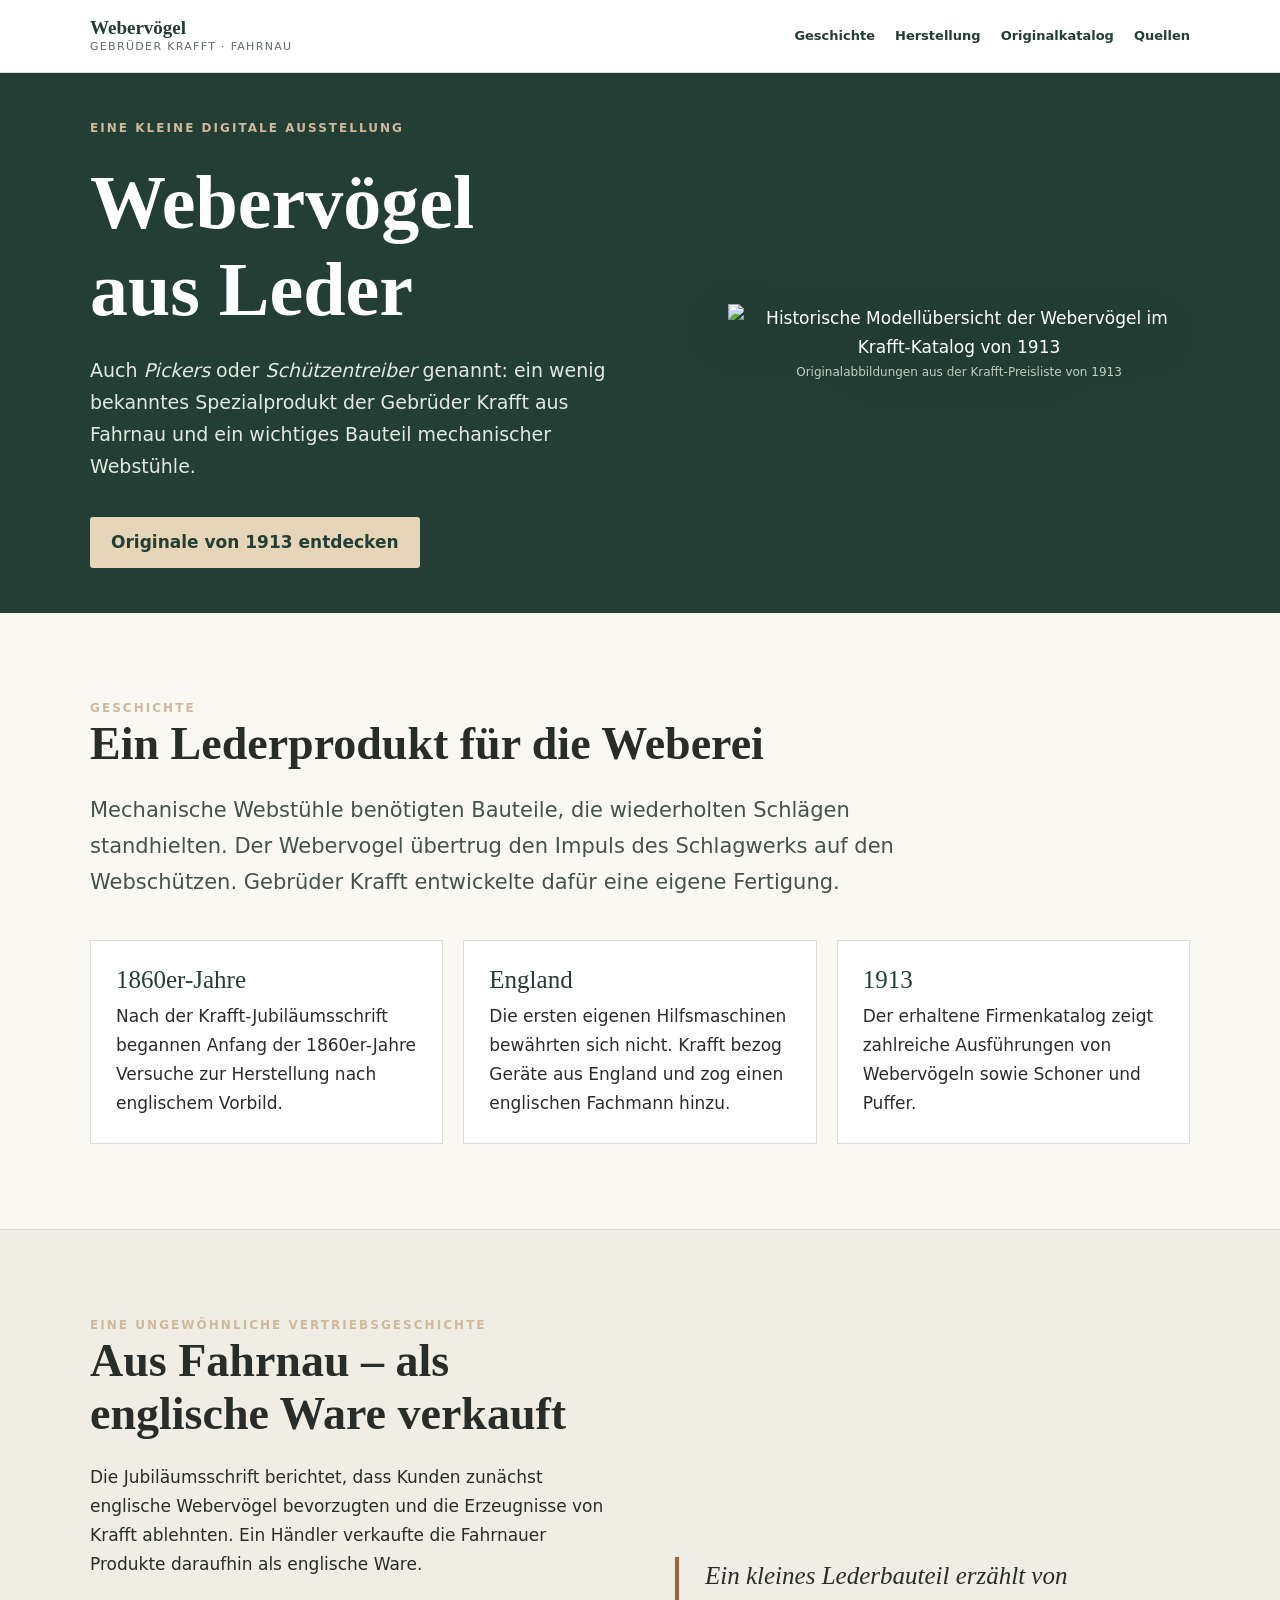
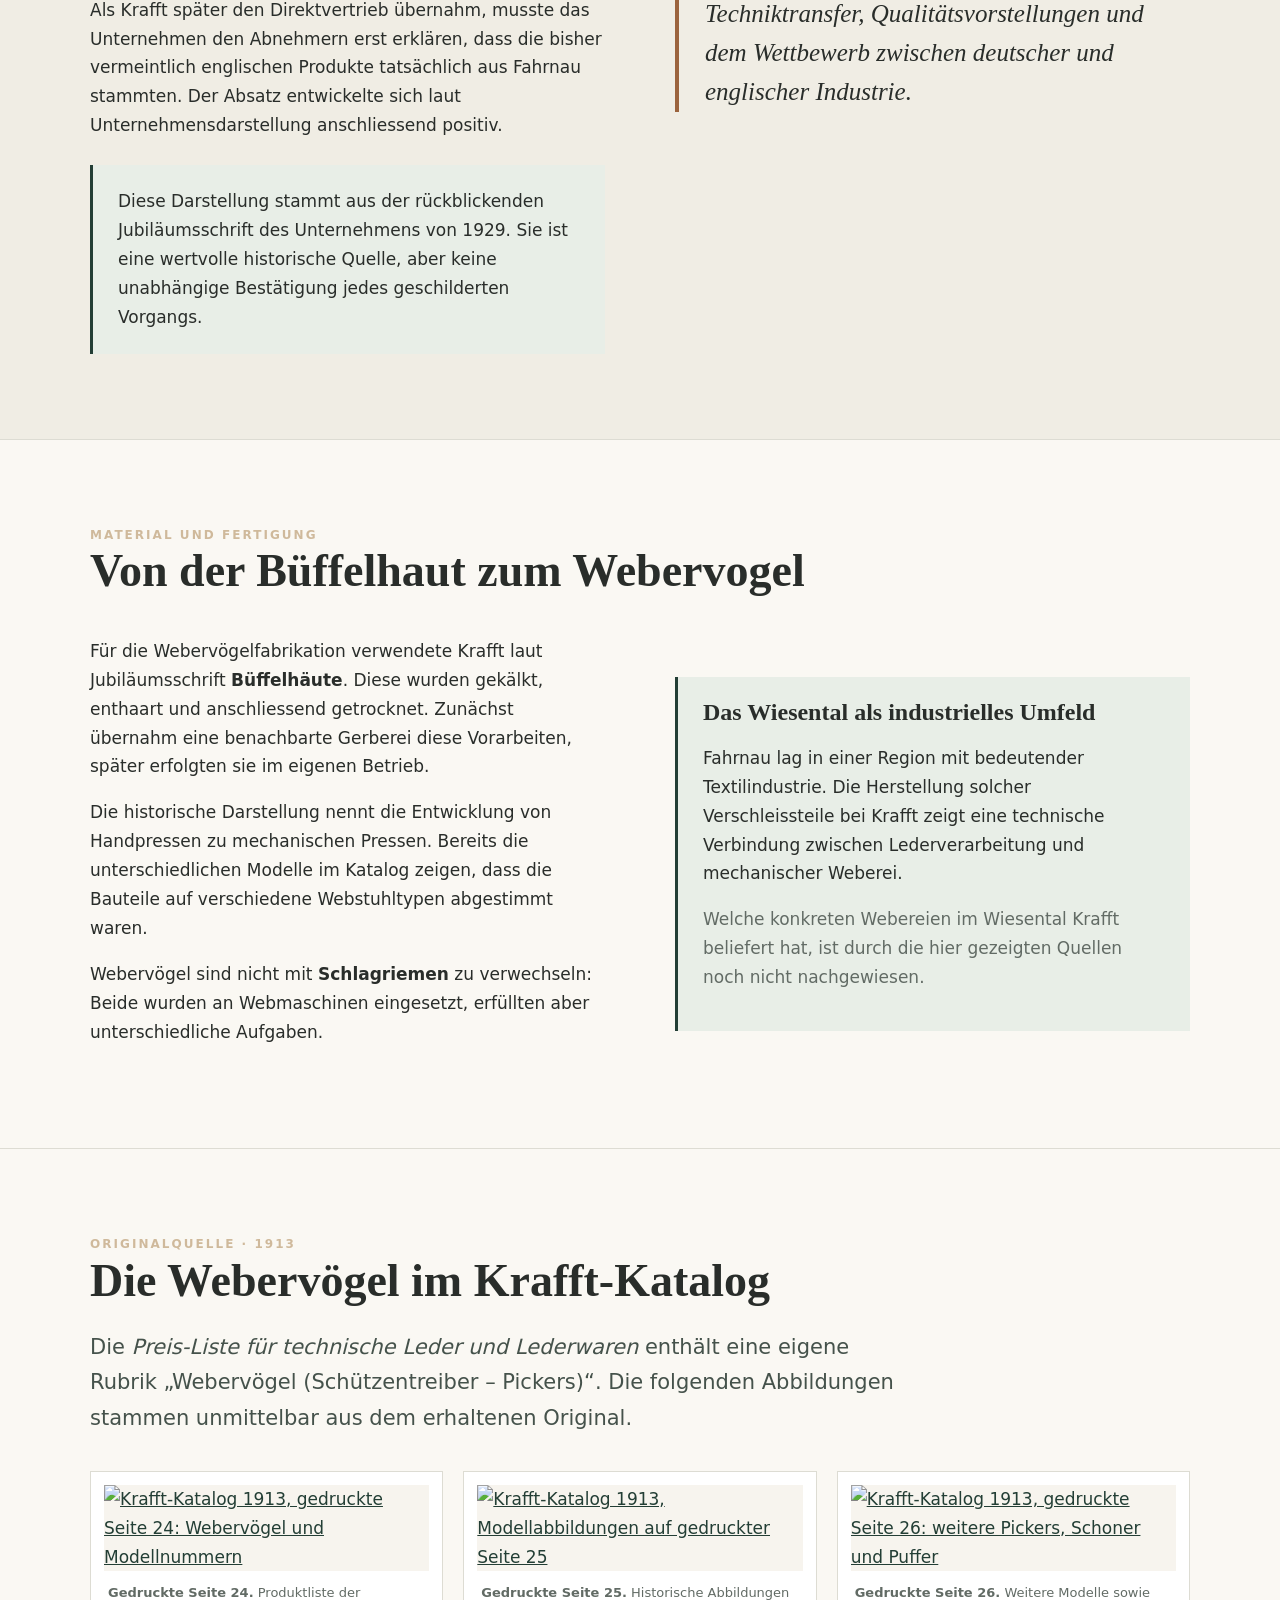
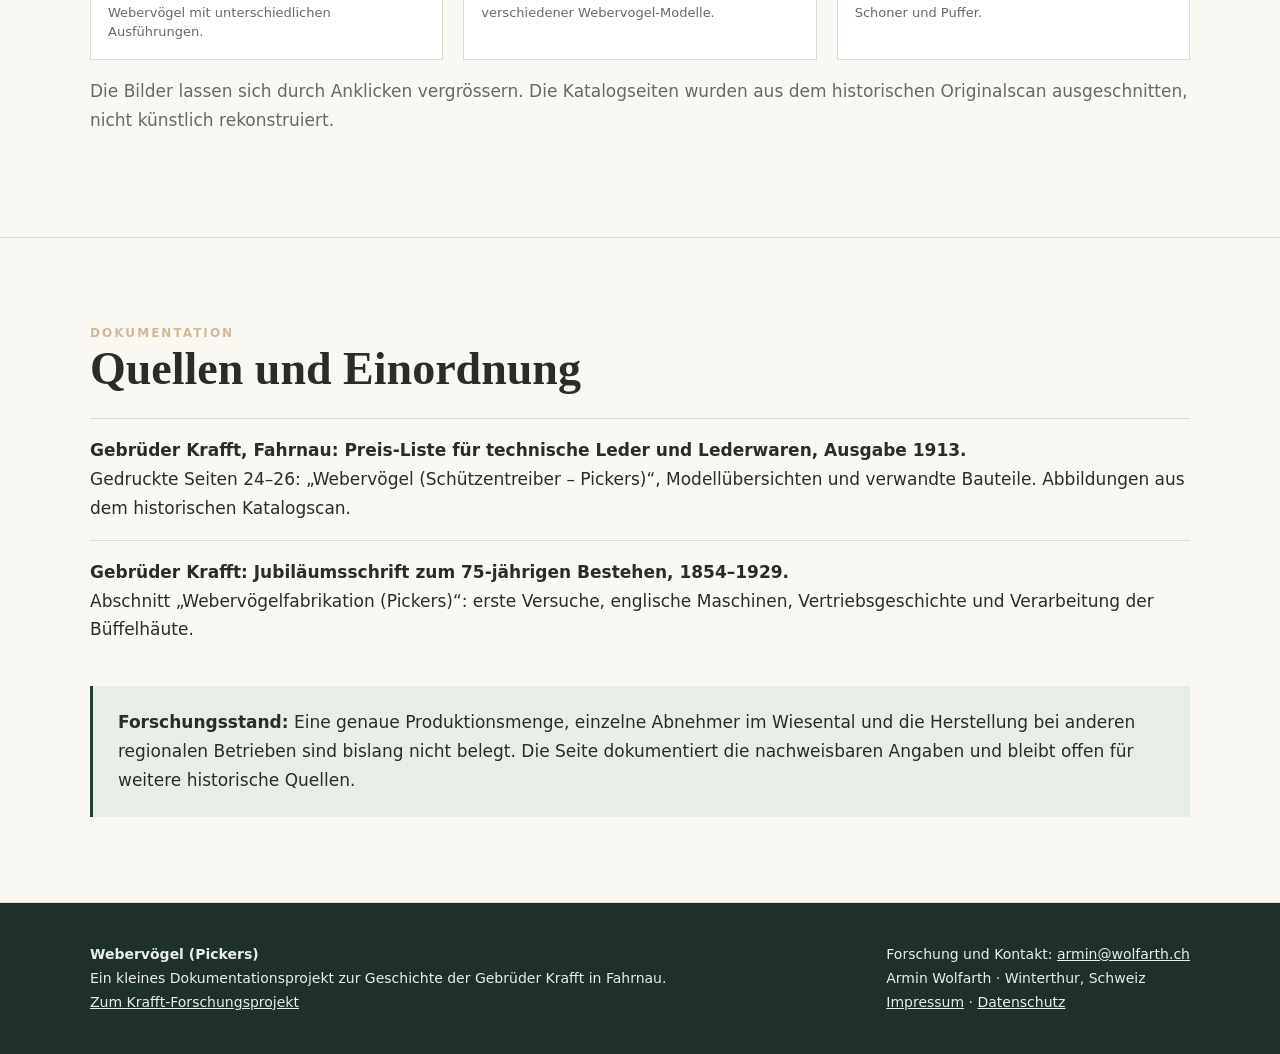
==== index.html @ 56ded1cd "Add files via upload" ====
<!doctype html><html lang="de"><head><meta charset="utf-8"><meta name="viewport" content="width=device-width,initial-scale=1"><title>Webervögel (Pickers) aus Leder | Gebrüder Krafft Fahrnau</title><meta name="description" content="Historische Webervögel (Pickers) aus Leder: Herstellung, englischer Technologietransfer und Originalabbildungen aus dem Krafft-Katalog von 1913."><meta name="robots" content="index,follow"><link rel="canonical" href="https://pickers.krafft-fahrnau.de/"><link rel="stylesheet" href="style.css"></head><body><header class="top"><div class="wrap top-inner"><a class="brand" href="#start">Webervögel <small>Gebrüder Krafft · Fahrnau</small></a><nav aria-label="Hauptnavigation"><a href="#geschichte">Geschichte</a><a href="#herstellung">Herstellung</a><a href="#katalog">Originalkatalog</a><a href="#quellen">Quellen</a></nav></div></header><main id="start"><section class="hero"><div class="wrap hero-grid"><div><div class="eyebrow">Eine kleine digitale Ausstellung</div><h1>Webervögel<br>aus Leder</h1><p>Auch <em>Pickers</em> oder <em>Schützentreiber</em> genannt: ein wenig bekanntes Spezialprodukt der Gebrüder Krafft aus Fahrnau und ein wichtiges Bauteil mechanischer Webstühle.</p><a class="button" href="#katalog">Originale von 1913 entdecken</a></div><figure><img src="assets/katalog-1913-webervoegel-modelle-1.png" alt="Historische Modellübersicht der Webervögel im Krafft-Katalog von 1913"><figcaption>Originalabbildungen aus der Krafft-Preisliste von 1913</figcaption></figure></div></section><section class="section" id="geschichte"><div class="wrap"><div class="eyebrow">Geschichte</div><h2>Ein Lederprodukt für die Weberei</h2><p class="intro">Mechanische Webstühle benötigten Bauteile, die wiederholten Schlägen standhielten. Der Webervogel übertrug den Impuls des Schlagwerks auf den Webschützen. Gebrüder Krafft entwickelte dafür eine eigene Fertigung.</p><div class="facts"><div class="fact"><strong>1860er-Jahre</strong>Nach der Krafft-Jubiläumsschrift begannen Anfang der 1860er-Jahre Versuche zur Herstellung nach englischem Vorbild.</div><div class="fact"><strong>England</strong>Die ersten eigenen Hilfsmaschinen bewährten sich nicht. Krafft bezog Geräte aus England und zog einen englischen Fachmann hinzu.</div><div class="fact"><strong>1913</strong>Der erhaltene Firmenkatalog zeigt zahlreiche Ausführungen von Webervögeln sowie Schoner und Puffer.</div></div></div></section><section class="section story"><div class="wrap two"><div><div class="eyebrow">Eine ungewöhnliche Vertriebsgeschichte</div><h2>Aus Fahrnau – als englische Ware verkauft</h2><p>Die Jubiläumsschrift berichtet, dass Kunden zunächst englische Webervögel bevorzugten und die Erzeugnisse von Krafft ablehnten. Ein Händler verkaufte die Fahrnauer Produkte daraufhin als englische Ware.</p><p>Als Krafft später den Direktvertrieb übernahm, musste das Unternehmen den Abnehmern erst erklären, dass die bisher vermeintlich englischen Produkte tatsächlich aus Fahrnau stammten. Der Absatz entwickelte sich laut Unternehmensdarstellung anschliessend positiv.</p><div class="note">Diese Darstellung stammt aus der rückblickenden Jubiläumsschrift des Unternehmens von 1929. Sie ist eine wertvolle historische Quelle, aber keine unabhängige Bestätigung jedes geschilderten Vorgangs.</div></div><div><p class="quote">Ein kleines Lederbauteil erzählt von Techniktransfer, Qualitätsvorstellungen und dem Wettbewerb zwischen deutscher und englischer Industrie.</p></div></div></section><section class="section" id="herstellung"><div class="wrap"><div class="eyebrow">Material und Fertigung</div><h2>Von der Büffelhaut zum Webervogel</h2><div class="two"><div><p>Für die Webervögelfabrikation verwendete Krafft laut Jubiläumsschrift <strong>Büffelhäute</strong>. Diese wurden gekälkt, enthaart und anschliessend getrocknet. Zunächst übernahm eine benachbarte Gerberei diese Vorarbeiten, später erfolgten sie im eigenen Betrieb.</p><p>Die historische Darstellung nennt die Entwicklung von Handpressen zu mechanischen Pressen. Bereits die unterschiedlichen Modelle im Katalog zeigen, dass die Bauteile auf verschiedene Webstuhltypen abgestimmt waren.</p><p>Webervögel sind nicht mit <strong>Schlagriemen</strong> zu verwechseln: Beide wurden an Webmaschinen eingesetzt, erfüllten aber unterschiedliche Aufgaben.</p></div><div class="note"><h3>Das Wiesental als industrielles Umfeld</h3><p>Fahrnau lag in einer Region mit bedeutender Textilindustrie. Die Herstellung solcher Verschleissteile bei Krafft zeigt eine technische Verbindung zwischen Lederverarbeitung und mechanischer Weberei.</p><p class="muted">Welche konkreten Webereien im Wiesental Krafft beliefert hat, ist durch die hier gezeigten Quellen noch nicht nachgewiesen.</p></div></div></div></section><section class="section" id="katalog"><div class="wrap"><div class="eyebrow">Originalquelle · 1913</div><h2>Die Webervögel im Krafft-Katalog</h2><p class="intro">Die <em>Preis-Liste für technische Leder und Lederwaren</em> enthält eine eigene Rubrik „Webervögel (Schützentreiber – Pickers)“. Die folgenden Abbildungen stammen unmittelbar aus dem erhaltenen Original.</p><div class="gallery"><figure><a href="assets/katalog-1913-webervoegel-preise.png" target="_blank" rel="noopener"><img loading="lazy" src="assets/katalog-1913-webervoegel-preise.png" alt="Krafft-Katalog 1913, gedruckte Seite 24: Webervögel und Modellnummern"></a><figcaption><strong>Gedruckte Seite 24.</strong> Produktliste der Webervögel mit unterschiedlichen Ausführungen.</figcaption></figure><figure><a href="assets/katalog-1913-webervoegel-modelle-1.png" target="_blank" rel="noopener"><img loading="lazy" src="assets/katalog-1913-webervoegel-modelle-1.png" alt="Krafft-Katalog 1913, Modellabbildungen auf gedruckter Seite 25"></a><figcaption><strong>Gedruckte Seite 25.</strong> Historische Abbildungen verschiedener Webervogel-Modelle.</figcaption></figure><figure><a href="assets/katalog-1913-webervoegel-modelle-2.png" target="_blank" rel="noopener"><img loading="lazy" src="assets/katalog-1913-webervoegel-modelle-2.png" alt="Krafft-Katalog 1913, gedruckte Seite 26: weitere Pickers, Schoner und Puffer"></a><figcaption><strong>Gedruckte Seite 26.</strong> Weitere Modelle sowie Schoner und Puffer.</figcaption></figure></div><p class="muted">Die Bilder lassen sich durch Anklicken vergrössern. Die Katalogseiten wurden aus dem historischen Originalscan ausgeschnitten, nicht künstlich rekonstruiert.</p></div></section><section class="section" id="quellen"><div class="wrap"><div class="eyebrow">Dokumentation</div><h2>Quellen und Einordnung</h2><div class="source"><strong>Gebrüder Krafft, Fahrnau: Preis-Liste für technische Leder und Lederwaren, Ausgabe 1913.</strong>Gedruckte Seiten 24–26: „Webervögel (Schützentreiber – Pickers)“, Modellübersichten und verwandte Bauteile. Abbildungen aus dem historischen Katalogscan.</div><div class="source"><strong>Gebrüder Krafft: Jubiläumsschrift zum 75-jährigen Bestehen, 1854–1929.</strong>Abschnitt „Webervögelfabrikation (Pickers)“: erste Versuche, englische Maschinen, Vertriebsgeschichte und Verarbeitung der Büffelhäute.</div><div class="note"><strong>Forschungsstand:</strong> Eine genaue Produktionsmenge, einzelne Abnehmer im Wiesental und die Herstellung bei anderen regionalen Betrieben sind bislang nicht belegt. Die Seite dokumentiert die nachweisbaren Angaben und bleibt offen für weitere historische Quellen.</div></div></section></main><footer class="footer"><div class="wrap footer-inner"><p><strong>Webervögel (Pickers)</strong><br>Ein kleines Dokumentationsprojekt zur Geschichte der Gebrüder Krafft in Fahrnau.<br><a href="https://krafft-fahrnau.de/">Zum Krafft-Forschungsprojekt</a></p><p>Forschung und Kontakt: <a href="mailto:armin@wolfarth.ch">armin@wolfarth.ch</a><br>Armin Wolfarth · Winterthur, Schweiz<br><a href="impressum.html">Impressum</a> · <a href="datenschutz.html">Datenschutz</a></p></div></footer></body></html>
---- style.css ----
:root{--ink:#292d2a;--muted:#626b65;--forest:#233e35;--sage:#e8eee7;--paper:#faf8f3;--line:#dddcd3;--copper:#9b633d}*{box-sizing:border-box}html{scroll-behavior:smooth}body{margin:0;background:var(--paper);color:var(--ink);font:17px/1.7 system-ui,-apple-system,BlinkMacSystemFont,"Segoe UI",sans-serif}a{color:var(--forest)}a:hover{text-decoration-color:var(--copper)}.wrap{width:min(1100px,calc(100% - 42px));margin:auto}.top{background:#fff;border-bottom:1px solid var(--line);position:sticky;top:0;z-index:10}.top-inner{display:flex;align-items:center;justify-content:space-between;gap:20px;min-height:72px}.brand{font-family:Georgia,serif;font-size:19px;font-weight:700;text-decoration:none;line-height:1.15}.brand small{display:block;font:11px/1.5 system-ui;letter-spacing:.12em;text-transform:uppercase;color:var(--muted)}nav{display:flex;gap:20px;flex-wrap:wrap}nav a{text-decoration:none;font-size:13px;font-weight:650}.hero{background:var(--forest);color:#fff;overflow:hidden}.hero-grid{display:grid;grid-template-columns:1.12fr .88fr;min-height:540px;align-items:center;gap:50px}.eyebrow{text-transform:uppercase;letter-spacing:.17em;font-size:12px;font-weight:700;color:#cfb99b}h1,h2,h3{font-family:Georgia,'Times New Roman',serif;line-height:1.15}h1{font-size:clamp(43px,6vw,76px);margin:20px 0}h2{font-size:clamp(32px,4vw,46px);margin:0 0 22px}h3{font-size:24px;margin:0 0 10px}.hero p{max-width:540px;font-size:19px;color:#e2e9e2}.hero img{width:100%;max-height:455px;object-fit:contain;filter:drop-shadow(0 15px 22px #0005)}.hero figure{margin:0;padding:30px 0;text-align:center}.hero figcaption{font-size:12px;color:#c3d1c6}.button{display:inline-block;padding:11px 21px;background:#e6d5b7;color:#233e35;text-decoration:none;font-weight:750;border-radius:3px;margin-top:15px}.section{padding:85px 0;border-bottom:1px solid var(--line)}.intro{font-size:21px;max-width:820px;color:#45524b}.two{display:grid;grid-template-columns:1fr 1fr;gap:70px;align-items:center}.facts{display:grid;grid-template-columns:repeat(3,1fr);gap:20px;margin-top:40px}.fact{background:white;border:1px solid var(--line);padding:25px}.fact strong{display:block;font:25px Georgia,serif;color:var(--forest);margin-bottom:8px}.muted{color:var(--muted)}.story{background:#f0ede4}.quote{font:italic 25px/1.55 Georgia,serif;border-left:4px solid var(--copper);padding-left:26px;margin:30px 0}.gallery{display:grid;grid-template-columns:repeat(3,1fr);gap:20px;margin-top:34px}.gallery figure{margin:0;background:#fff;border:1px solid var(--line);padding:13px}.gallery img{width:100%;height:410px;object-fit:contain;background:#f7f4ee}.gallery figcaption{font-size:13px;line-height:1.5;color:var(--muted);padding:12px 4px 4px}.gallery a{display:block}.note{padding:22px 25px;background:var(--sage);border-left:3px solid var(--forest);margin-top:25px}.source{padding:17px 0;border-top:1px solid var(--line)}.source strong{display:block}.footer{background:#1e3029;color:#e9eee9;padding:40px 0;font-size:14px}.footer a{color:#e9eee9}.footer-inner{display:flex;justify-content:space-between;gap:30px;flex-wrap:wrap}.footer p{margin:0}img{max-width:100%}@media(max-width:800px){.hero-grid,.two{grid-template-columns:1fr}.hero-grid{gap:0;padding-top:50px}.hero figure{padding:0 0 25px}.facts,.gallery{grid-template-columns:1fr}nav{gap:12px}.top-inner{align-items:flex-start;flex-direction:column;padding:12px 0}.section{padding:55px 0}.gallery img{height:430px}}@media(prefers-reduced-motion:reduce){html{scroll-behavior:auto}}
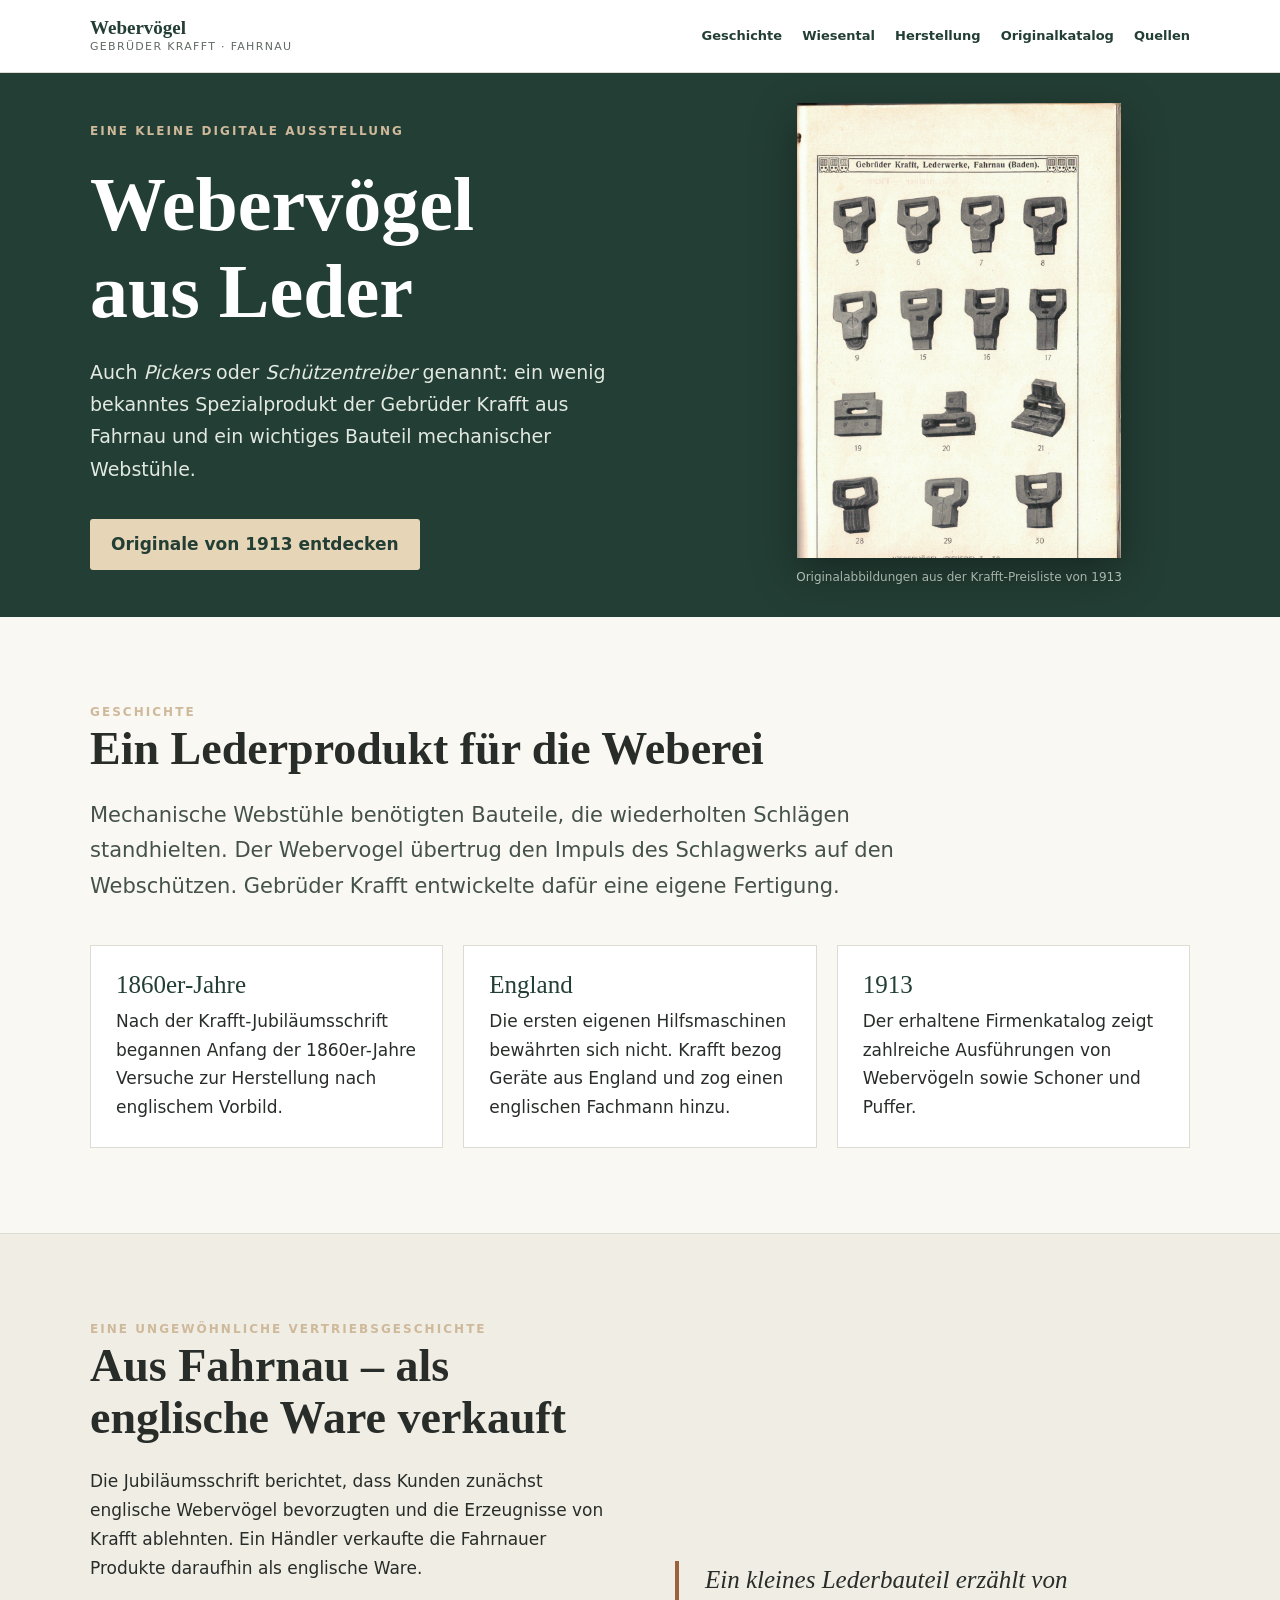
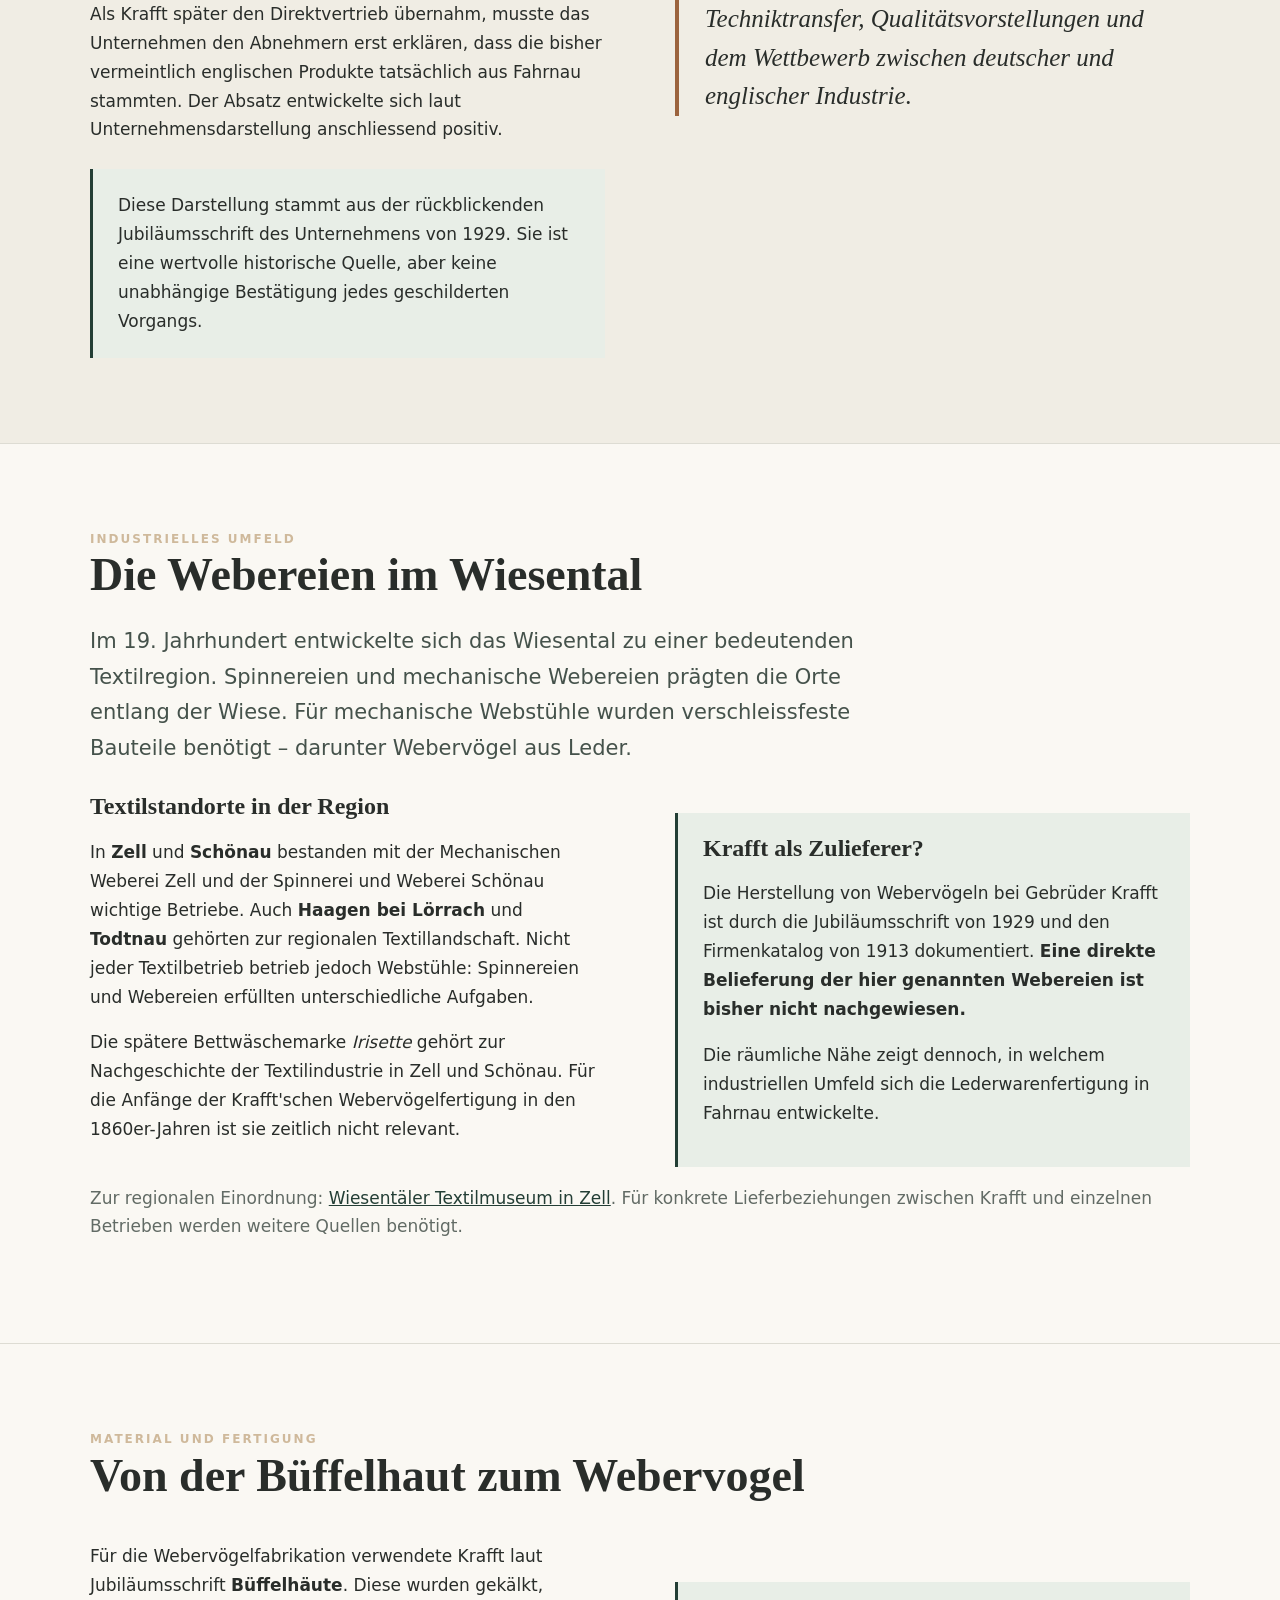
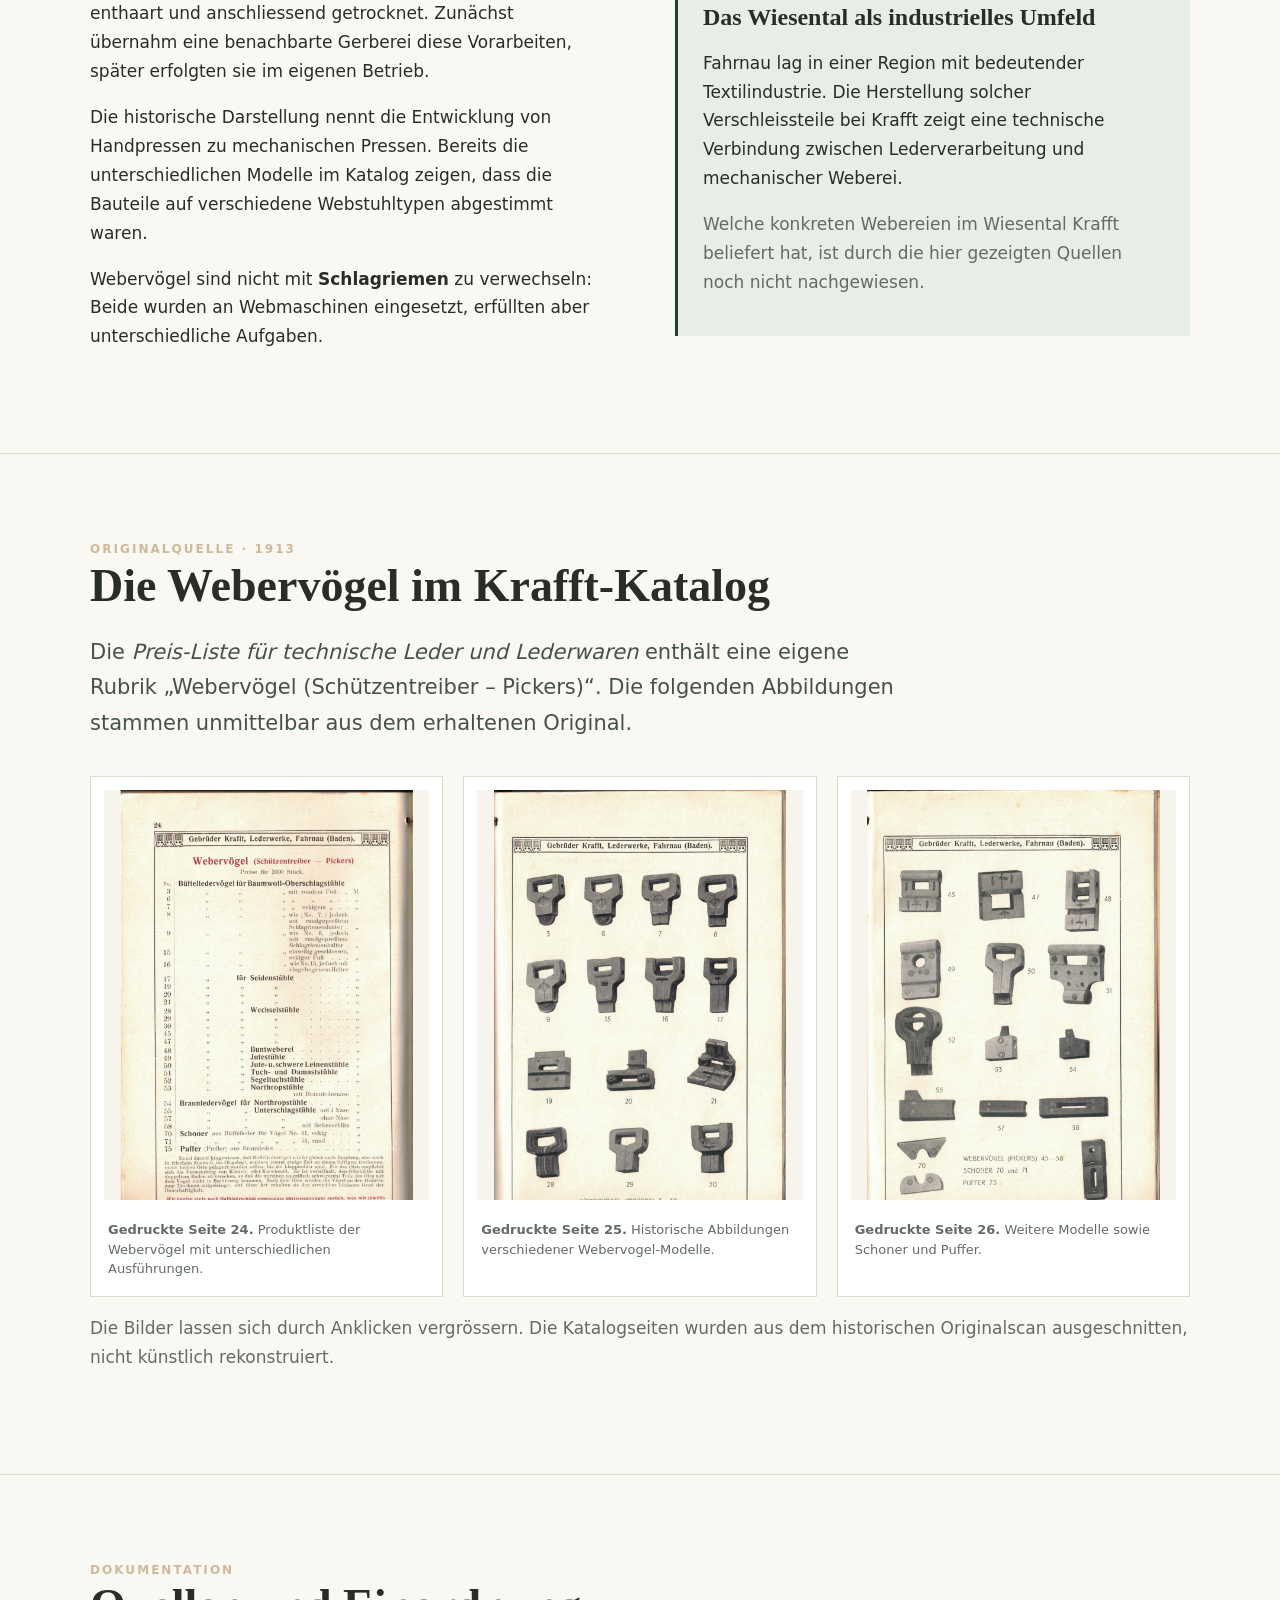
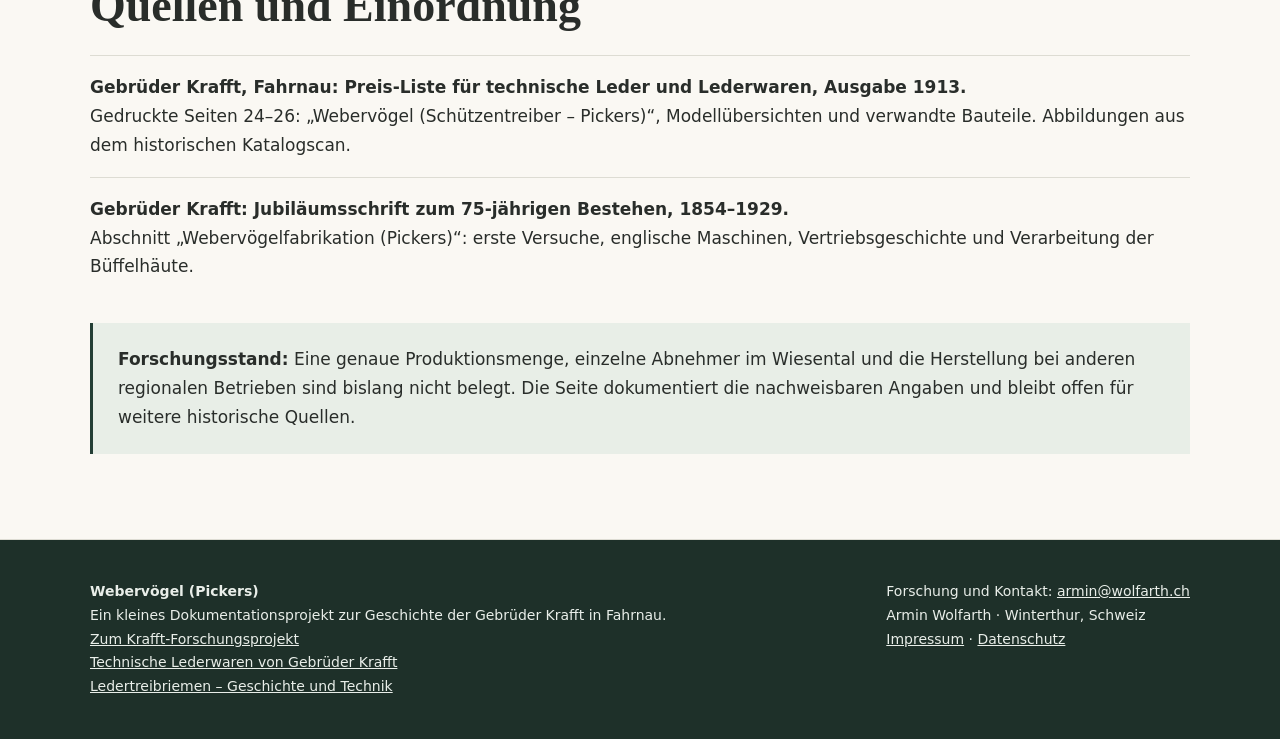
==== commit 08f0044e: "Add files via upload" ====
--- a/index.html
+++ b/index.html
@@ -1 +1 @@
-<!doctype html><html lang="de"><head><meta charset="utf-8"><meta name="viewport" content="width=device-width,initial-scale=1"><title>Webervögel (Pickers) aus Leder | Gebrüder Krafft Fahrnau</title><meta name="description" content="Historische Webervögel (Pickers) aus Leder: Herstellung, englischer Technologietransfer und Originalabbildungen aus dem Krafft-Katalog von 1913."><meta name="robots" content="index,follow"><link rel="canonical" href="https://pickers.krafft-fahrnau.de/"><link rel="stylesheet" href="style.css"></head><body><header class="top"><div class="wrap top-inner"><a class="brand" href="#start">Webervögel <small>Gebrüder Krafft · Fahrnau</small></a><nav aria-label="Hauptnavigation"><a href="#geschichte">Geschichte</a><a href="#herstellung">Herstellung</a><a href="#katalog">Originalkatalog</a><a href="#quellen">Quellen</a></nav></div></header><main id="start"><section class="hero"><div class="wrap hero-grid"><div><div class="eyebrow">Eine kleine digitale Ausstellung</div><h1>Webervögel<br>aus Leder</h1><p>Auch <em>Pickers</em> oder <em>Schützentreiber</em> genannt: ein wenig bekanntes Spezialprodukt der Gebrüder Krafft aus Fahrnau und ein wichtiges Bauteil mechanischer Webstühle.</p><a class="button" href="#katalog">Originale von 1913 entdecken</a></div><figure><img src="assets/katalog-1913-webervoegel-modelle-1.png" alt="Historische Modellübersicht der Webervögel im Krafft-Katalog von 1913"><figcaption>Originalabbildungen aus der Krafft-Preisliste von 1913</figcaption></figure></div></section><section class="section" id="geschichte"><div class="wrap"><div class="eyebrow">Geschichte</div><h2>Ein Lederprodukt für die Weberei</h2><p class="intro">Mechanische Webstühle benötigten Bauteile, die wiederholten Schlägen standhielten. Der Webervogel übertrug den Impuls des Schlagwerks auf den Webschützen. Gebrüder Krafft entwickelte dafür eine eigene Fertigung.</p><div class="facts"><div class="fact"><strong>1860er-Jahre</strong>Nach der Krafft-Jubiläumsschrift begannen Anfang der 1860er-Jahre Versuche zur Herstellung nach englischem Vorbild.</div><div class="fact"><strong>England</strong>Die ersten eigenen Hilfsmaschinen bewährten sich nicht. Krafft bezog Geräte aus England und zog einen englischen Fachmann hinzu.</div><div class="fact"><strong>1913</strong>Der erhaltene Firmenkatalog zeigt zahlreiche Ausführungen von Webervögeln sowie Schoner und Puffer.</div></div></div></section><section class="section story"><div class="wrap two"><div><div class="eyebrow">Eine ungewöhnliche Vertriebsgeschichte</div><h2>Aus Fahrnau – als englische Ware verkauft</h2><p>Die Jubiläumsschrift berichtet, dass Kunden zunächst englische Webervögel bevorzugten und die Erzeugnisse von Krafft ablehnten. Ein Händler verkaufte die Fahrnauer Produkte daraufhin als englische Ware.</p><p>Als Krafft später den Direktvertrieb übernahm, musste das Unternehmen den Abnehmern erst erklären, dass die bisher vermeintlich englischen Produkte tatsächlich aus Fahrnau stammten. Der Absatz entwickelte sich laut Unternehmensdarstellung anschliessend positiv.</p><div class="note">Diese Darstellung stammt aus der rückblickenden Jubiläumsschrift des Unternehmens von 1929. Sie ist eine wertvolle historische Quelle, aber keine unabhängige Bestätigung jedes geschilderten Vorgangs.</div></div><div><p class="quote">Ein kleines Lederbauteil erzählt von Techniktransfer, Qualitätsvorstellungen und dem Wettbewerb zwischen deutscher und englischer Industrie.</p></div></div></section><section class="section" id="herstellung"><div class="wrap"><div class="eyebrow">Material und Fertigung</div><h2>Von der Büffelhaut zum Webervogel</h2><div class="two"><div><p>Für die Webervögelfabrikation verwendete Krafft laut Jubiläumsschrift <strong>Büffelhäute</strong>. Diese wurden gekälkt, enthaart und anschliessend getrocknet. Zunächst übernahm eine benachbarte Gerberei diese Vorarbeiten, später erfolgten sie im eigenen Betrieb.</p><p>Die historische Darstellung nennt die Entwicklung von Handpressen zu mechanischen Pressen. Bereits die unterschiedlichen Modelle im Katalog zeigen, dass die Bauteile auf verschiedene Webstuhltypen abgestimmt waren.</p><p>Webervögel sind nicht mit <strong>Schlagriemen</strong> zu verwechseln: Beide wurden an Webmaschinen eingesetzt, erfüllten aber unterschiedliche Aufgaben.</p></div><div class="note"><h3>Das Wiesental als industrielles Umfeld</h3><p>Fahrnau lag in einer Region mit bedeutender Textilindustrie. Die Herstellung solcher Verschleissteile bei Krafft zeigt eine technische Verbindung zwischen Lederverarbeitung und mechanischer Weberei.</p><p class="muted">Welche konkreten Webereien im Wiesental Krafft beliefert hat, ist durch die hier gezeigten Quellen noch nicht nachgewiesen.</p></div></div></div></section><section class="section" id="katalog"><div class="wrap"><div class="eyebrow">Originalquelle · 1913</div><h2>Die Webervögel im Krafft-Katalog</h2><p class="intro">Die <em>Preis-Liste für technische Leder und Lederwaren</em> enthält eine eigene Rubrik „Webervögel (Schützentreiber – Pickers)“. Die folgenden Abbildungen stammen unmittelbar aus dem erhaltenen Original.</p><div class="gallery"><figure><a href="assets/katalog-1913-webervoegel-preise.png" target="_blank" rel="noopener"><img loading="lazy" src="assets/katalog-1913-webervoegel-preise.png" alt="Krafft-Katalog 1913, gedruckte Seite 24: Webervögel und Modellnummern"></a><figcaption><strong>Gedruckte Seite 24.</strong> Produktliste der Webervögel mit unterschiedlichen Ausführungen.</figcaption></figure><figure><a href="assets/katalog-1913-webervoegel-modelle-1.png" target="_blank" rel="noopener"><img loading="lazy" src="assets/katalog-1913-webervoegel-modelle-1.png" alt="Krafft-Katalog 1913, Modellabbildungen auf gedruckter Seite 25"></a><figcaption><strong>Gedruckte Seite 25.</strong> Historische Abbildungen verschiedener Webervogel-Modelle.</figcaption></figure><figure><a href="assets/katalog-1913-webervoegel-modelle-2.png" target="_blank" rel="noopener"><img loading="lazy" src="assets/katalog-1913-webervoegel-modelle-2.png" alt="Krafft-Katalog 1913, gedruckte Seite 26: weitere Pickers, Schoner und Puffer"></a><figcaption><strong>Gedruckte Seite 26.</strong> Weitere Modelle sowie Schoner und Puffer.</figcaption></figure></div><p class="muted">Die Bilder lassen sich durch Anklicken vergrössern. Die Katalogseiten wurden aus dem historischen Originalscan ausgeschnitten, nicht künstlich rekonstruiert.</p></div></section><section class="section" id="quellen"><div class="wrap"><div class="eyebrow">Dokumentation</div><h2>Quellen und Einordnung</h2><div class="source"><strong>Gebrüder Krafft, Fahrnau: Preis-Liste für technische Leder und Lederwaren, Ausgabe 1913.</strong>Gedruckte Seiten 24–26: „Webervögel (Schützentreiber – Pickers)“, Modellübersichten und verwandte Bauteile. Abbildungen aus dem historischen Katalogscan.</div><div class="source"><strong>Gebrüder Krafft: Jubiläumsschrift zum 75-jährigen Bestehen, 1854–1929.</strong>Abschnitt „Webervögelfabrikation (Pickers)“: erste Versuche, englische Maschinen, Vertriebsgeschichte und Verarbeitung der Büffelhäute.</div><div class="note"><strong>Forschungsstand:</strong> Eine genaue Produktionsmenge, einzelne Abnehmer im Wiesental und die Herstellung bei anderen regionalen Betrieben sind bislang nicht belegt. Die Seite dokumentiert die nachweisbaren Angaben und bleibt offen für weitere historische Quellen.</div></div></section></main><footer class="footer"><div class="wrap footer-inner"><p><strong>Webervögel (Pickers)</strong><br>Ein kleines Dokumentationsprojekt zur Geschichte der Gebrüder Krafft in Fahrnau.<br><a href="https://krafft-fahrnau.de/">Zum Krafft-Forschungsprojekt</a></p><p>Forschung und Kontakt: <a href="mailto:armin@wolfarth.ch">armin@wolfarth.ch</a><br>Armin Wolfarth · Winterthur, Schweiz<br><a href="impressum.html">Impressum</a> · <a href="datenschutz.html">Datenschutz</a></p></div></footer></body></html>+<!doctype html><html lang="de"><head><meta charset="utf-8"><meta name="viewport" content="width=device-width,initial-scale=1"><title>Webervögel (Pickers) aus Leder | Gebrüder Krafft Fahrnau</title><meta name="description" content="Historische Webervögel (Pickers) aus Leder: Herstellung, englischer Technologietransfer und Originalabbildungen aus dem Krafft-Katalog von 1913."><meta name="robots" content="index,follow"><link rel="canonical" href="https://pickers.krafft-fahrnau.de/"><link rel="stylesheet" href="style.css"></head><body><header class="top"><div class="wrap top-inner"><a class="brand" href="#start">Webervögel <small>Gebrüder Krafft · Fahrnau</small></a><nav aria-label="Hauptnavigation"><a href="#geschichte">Geschichte</a><a href="#wiesental">Wiesental</a><a href="#herstellung">Herstellung</a><a href="#katalog">Originalkatalog</a><a href="#quellen">Quellen</a></nav></div></header><main id="start"><section class="hero"><div class="wrap hero-grid"><div><div class="eyebrow">Eine kleine digitale Ausstellung</div><h1>Webervögel<br>aus Leder</h1><p>Auch <em>Pickers</em> oder <em>Schützentreiber</em> genannt: ein wenig bekanntes Spezialprodukt der Gebrüder Krafft aus Fahrnau und ein wichtiges Bauteil mechanischer Webstühle.</p><a class="button" href="#katalog">Originale von 1913 entdecken</a></div><figure><img src="assets/katalog-1913-webervoegel-modelle-1.png" alt="Historische Modellübersicht der Webervögel im Krafft-Katalog von 1913"><figcaption>Originalabbildungen aus der Krafft-Preisliste von 1913</figcaption></figure></div></section><section class="section" id="geschichte"><div class="wrap"><div class="eyebrow">Geschichte</div><h2>Ein Lederprodukt für die Weberei</h2><p class="intro">Mechanische Webstühle benötigten Bauteile, die wiederholten Schlägen standhielten. Der Webervogel übertrug den Impuls des Schlagwerks auf den Webschützen. Gebrüder Krafft entwickelte dafür eine eigene Fertigung.</p><div class="facts"><div class="fact"><strong>1860er-Jahre</strong>Nach der Krafft-Jubiläumsschrift begannen Anfang der 1860er-Jahre Versuche zur Herstellung nach englischem Vorbild.</div><div class="fact"><strong>England</strong>Die ersten eigenen Hilfsmaschinen bewährten sich nicht. Krafft bezog Geräte aus England und zog einen englischen Fachmann hinzu.</div><div class="fact"><strong>1913</strong>Der erhaltene Firmenkatalog zeigt zahlreiche Ausführungen von Webervögeln sowie Schoner und Puffer.</div></div></div></section><section class="section story"><div class="wrap two"><div><div class="eyebrow">Eine ungewöhnliche Vertriebsgeschichte</div><h2>Aus Fahrnau – als englische Ware verkauft</h2><p>Die Jubiläumsschrift berichtet, dass Kunden zunächst englische Webervögel bevorzugten und die Erzeugnisse von Krafft ablehnten. Ein Händler verkaufte die Fahrnauer Produkte daraufhin als englische Ware.</p><p>Als Krafft später den Direktvertrieb übernahm, musste das Unternehmen den Abnehmern erst erklären, dass die bisher vermeintlich englischen Produkte tatsächlich aus Fahrnau stammten. Der Absatz entwickelte sich laut Unternehmensdarstellung anschliessend positiv.</p><div class="note">Diese Darstellung stammt aus der rückblickenden Jubiläumsschrift des Unternehmens von 1929. Sie ist eine wertvolle historische Quelle, aber keine unabhängige Bestätigung jedes geschilderten Vorgangs.</div></div><div><p class="quote">Ein kleines Lederbauteil erzählt von Techniktransfer, Qualitätsvorstellungen und dem Wettbewerb zwischen deutscher und englischer Industrie.</p></div></div></section><section class="section" id="wiesental"><div class="wrap"><div class="eyebrow">Industrielles Umfeld</div><h2>Die Webereien im Wiesental</h2><p class="intro">Im 19. Jahrhundert entwickelte sich das Wiesental zu einer bedeutenden Textilregion. Spinnereien und mechanische Webereien prägten die Orte entlang der Wiese. Für mechanische Webstühle wurden verschleissfeste Bauteile benötigt – darunter Webervögel aus Leder.</p><div class="two"><div><h3>Textilstandorte in der Region</h3><p>In <strong>Zell</strong> und <strong>Schönau</strong> bestanden mit der Mechanischen Weberei Zell und der Spinnerei und Weberei Schönau wichtige Betriebe. Auch <strong>Haagen bei Lörrach</strong> und <strong>Todtnau</strong> gehörten zur regionalen Textillandschaft. Nicht jeder Textilbetrieb betrieb jedoch Webstühle: Spinnereien und Webereien erfüllten unterschiedliche Aufgaben.</p><p>Die spätere Bettwäschemarke <em>Irisette</em> gehört zur Nachgeschichte der Textilindustrie in Zell und Schönau. Für die Anfänge der Krafft'schen Webervögelfertigung in den 1860er-Jahren ist sie zeitlich nicht relevant.</p></div><div class="note"><h3>Krafft als Zulieferer?</h3><p>Die Herstellung von Webervögeln bei Gebrüder Krafft ist durch die Jubiläumsschrift von 1929 und den Firmenkatalog von 1913 dokumentiert. <strong>Eine direkte Belieferung der hier genannten Webereien ist bisher nicht nachgewiesen.</strong></p><p>Die räumliche Nähe zeigt dennoch, in welchem industriellen Umfeld sich die Lederwarenfertigung in Fahrnau entwickelte.</p></div></div><p class="muted">Zur regionalen Einordnung: <a href="https://www.wiesentaeler-textilmuseum.de/" target="_blank" rel="noopener">Wiesentäler Textilmuseum in Zell</a>. Für konkrete Lieferbeziehungen zwischen Krafft und einzelnen Betrieben werden weitere Quellen benötigt.</p></div></section><section class="section" id="herstellung"><div class="wrap"><div class="eyebrow">Material und Fertigung</div><h2>Von der Büffelhaut zum Webervogel</h2><div class="two"><div><p>Für die Webervögelfabrikation verwendete Krafft laut Jubiläumsschrift <strong>Büffelhäute</strong>. Diese wurden gekälkt, enthaart und anschliessend getrocknet. Zunächst übernahm eine benachbarte Gerberei diese Vorarbeiten, später erfolgten sie im eigenen Betrieb.</p><p>Die historische Darstellung nennt die Entwicklung von Handpressen zu mechanischen Pressen. Bereits die unterschiedlichen Modelle im Katalog zeigen, dass die Bauteile auf verschiedene Webstuhltypen abgestimmt waren.</p><p>Webervögel sind nicht mit <strong>Schlagriemen</strong> zu verwechseln: Beide wurden an Webmaschinen eingesetzt, erfüllten aber unterschiedliche Aufgaben.</p></div><div class="note"><h3>Das Wiesental als industrielles Umfeld</h3><p>Fahrnau lag in einer Region mit bedeutender Textilindustrie. Die Herstellung solcher Verschleissteile bei Krafft zeigt eine technische Verbindung zwischen Lederverarbeitung und mechanischer Weberei.</p><p class="muted">Welche konkreten Webereien im Wiesental Krafft beliefert hat, ist durch die hier gezeigten Quellen noch nicht nachgewiesen.</p></div></div></div></section><section class="section" id="katalog"><div class="wrap"><div class="eyebrow">Originalquelle · 1913</div><h2>Die Webervögel im Krafft-Katalog</h2><p class="intro">Die <em>Preis-Liste für technische Leder und Lederwaren</em> enthält eine eigene Rubrik „Webervögel (Schützentreiber – Pickers)“. Die folgenden Abbildungen stammen unmittelbar aus dem erhaltenen Original.</p><div class="gallery"><figure><a href="assets/katalog-1913-webervoegel-preise.png" target="_blank" rel="noopener"><img loading="lazy" src="assets/katalog-1913-webervoegel-preise.png" alt="Krafft-Katalog 1913, gedruckte Seite 24: Webervögel und Modellnummern"></a><figcaption><strong>Gedruckte Seite 24.</strong> Produktliste der Webervögel mit unterschiedlichen Ausführungen.</figcaption></figure><figure><a href="assets/katalog-1913-webervoegel-modelle-1.png" target="_blank" rel="noopener"><img loading="lazy" src="assets/katalog-1913-webervoegel-modelle-1.png" alt="Krafft-Katalog 1913, Modellabbildungen auf gedruckter Seite 25"></a><figcaption><strong>Gedruckte Seite 25.</strong> Historische Abbildungen verschiedener Webervogel-Modelle.</figcaption></figure><figure><a href="assets/katalog-1913-webervoegel-modelle-2.png" target="_blank" rel="noopener"><img loading="lazy" src="assets/katalog-1913-webervoegel-modelle-2.png" alt="Krafft-Katalog 1913, gedruckte Seite 26: weitere Pickers, Schoner und Puffer"></a><figcaption><strong>Gedruckte Seite 26.</strong> Weitere Modelle sowie Schoner und Puffer.</figcaption></figure></div><p class="muted">Die Bilder lassen sich durch Anklicken vergrössern. Die Katalogseiten wurden aus dem historischen Originalscan ausgeschnitten, nicht künstlich rekonstruiert.</p></div></section><section class="section" id="quellen"><div class="wrap"><div class="eyebrow">Dokumentation</div><h2>Quellen und Einordnung</h2><div class="source"><strong>Gebrüder Krafft, Fahrnau: Preis-Liste für technische Leder und Lederwaren, Ausgabe 1913.</strong>Gedruckte Seiten 24–26: „Webervögel (Schützentreiber – Pickers)“, Modellübersichten und verwandte Bauteile. Abbildungen aus dem historischen Katalogscan.</div><div class="source"><strong>Gebrüder Krafft: Jubiläumsschrift zum 75-jährigen Bestehen, 1854–1929.</strong>Abschnitt „Webervögelfabrikation (Pickers)“: erste Versuche, englische Maschinen, Vertriebsgeschichte und Verarbeitung der Büffelhäute.</div><div class="note"><strong>Forschungsstand:</strong> Eine genaue Produktionsmenge, einzelne Abnehmer im Wiesental und die Herstellung bei anderen regionalen Betrieben sind bislang nicht belegt. Die Seite dokumentiert die nachweisbaren Angaben und bleibt offen für weitere historische Quellen.</div></div></section></main><footer class="footer"><div class="wrap footer-inner"><p><strong>Webervögel (Pickers)</strong><br>Ein kleines Dokumentationsprojekt zur Geschichte der Gebrüder Krafft in Fahrnau.<br><a href="https://krafft-fahrnau.de/">Zum Krafft-Forschungsprojekt</a><br><a href="https://technische-lederwaren.krafft-fahrnau.de/">Technische Lederwaren von Gebrüder Krafft</a><br><a href="https://ledertreibriemen.de/">Ledertreibriemen – Geschichte und Technik</a></p><p>Forschung und Kontakt: <a href="mailto:armin@wolfarth.ch">armin@wolfarth.ch</a><br>Armin Wolfarth · Winterthur, Schweiz<br><a href="impressum.html">Impressum</a> · <a href="datenschutz.html">Datenschutz</a></p></div></footer></body></html>
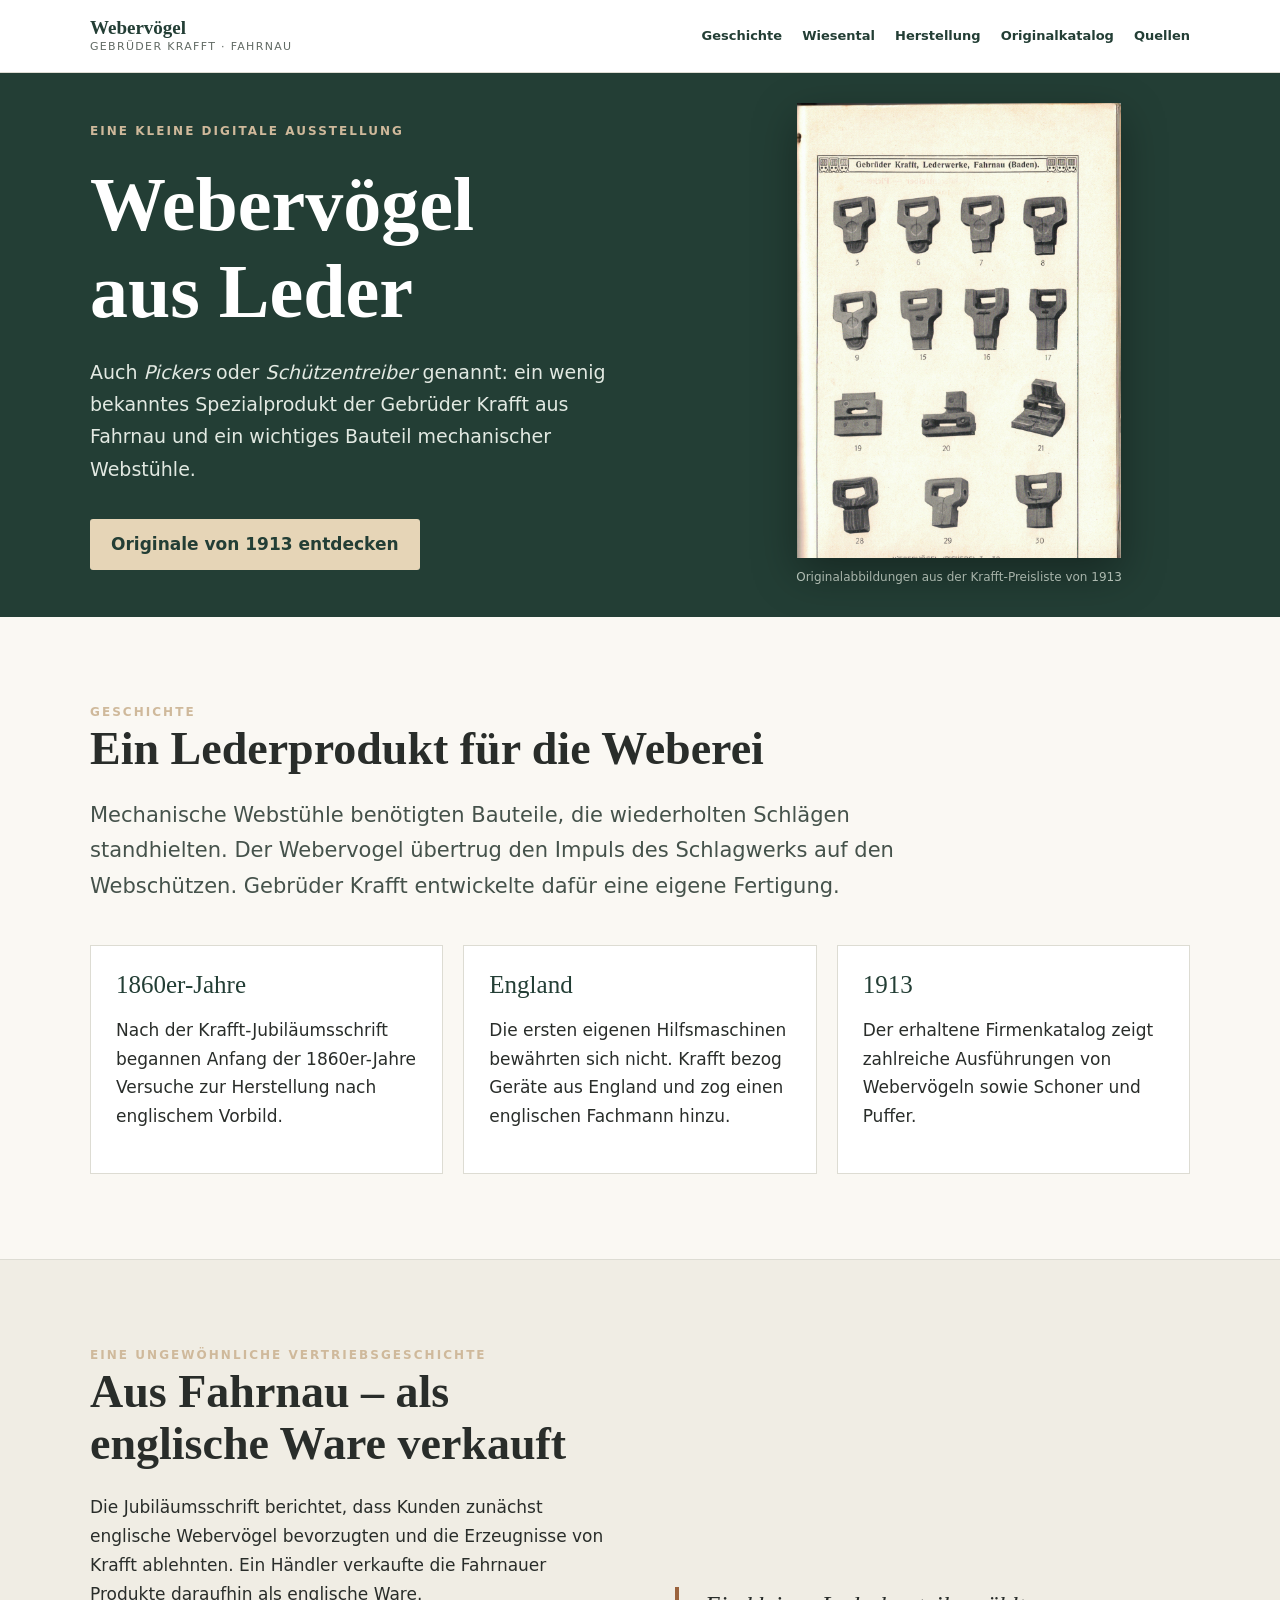
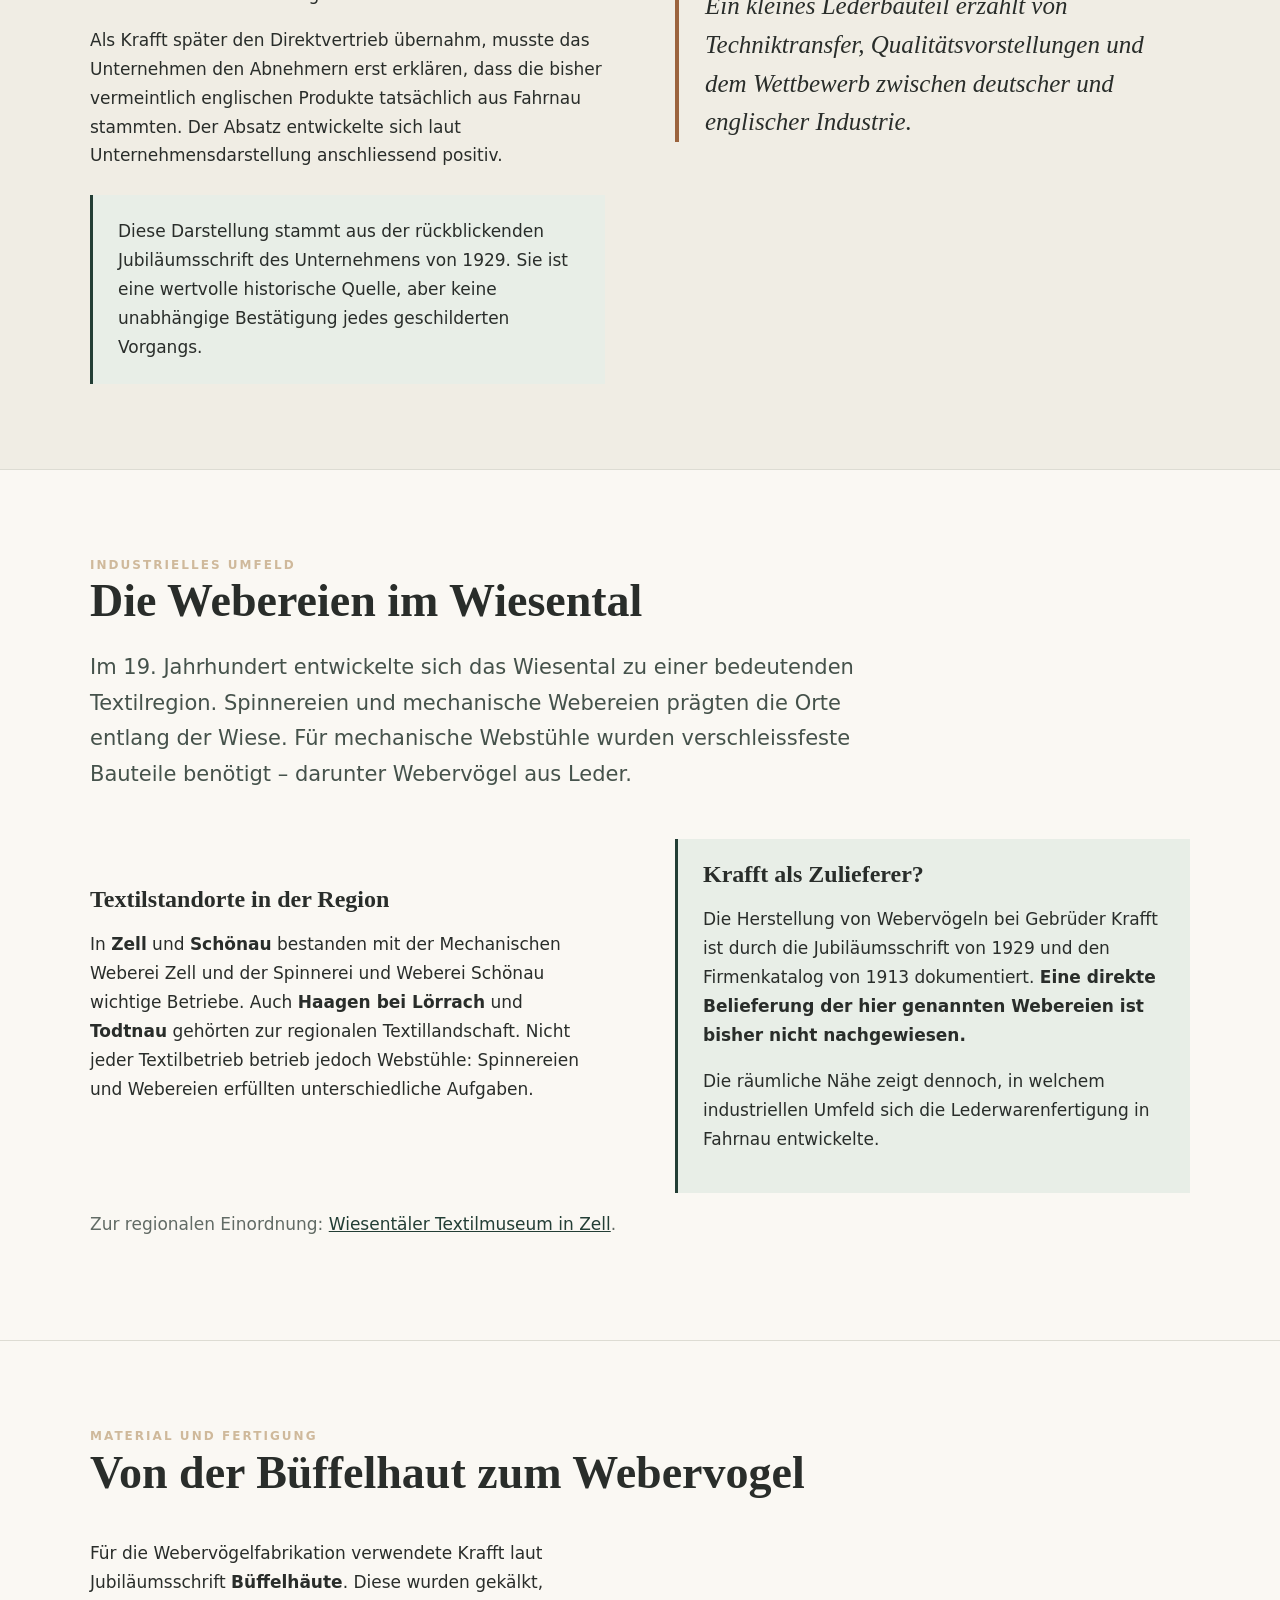
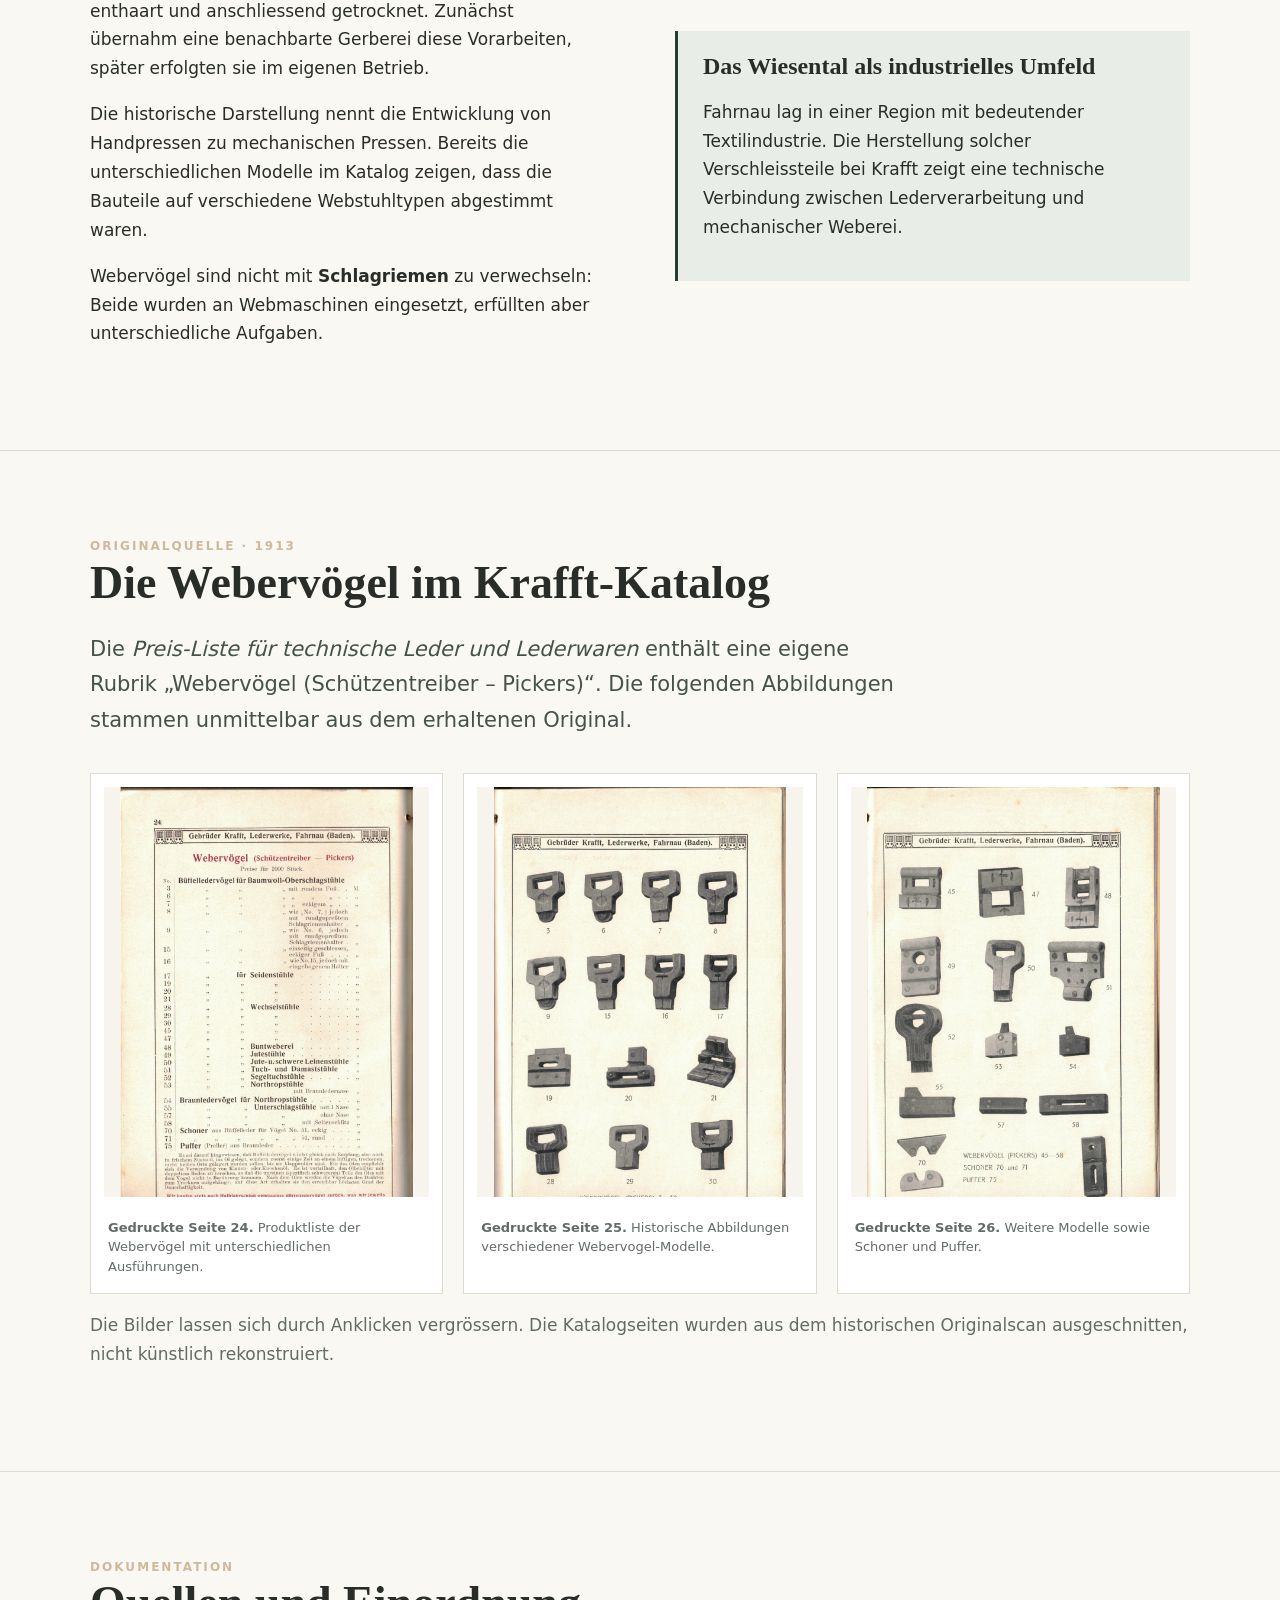
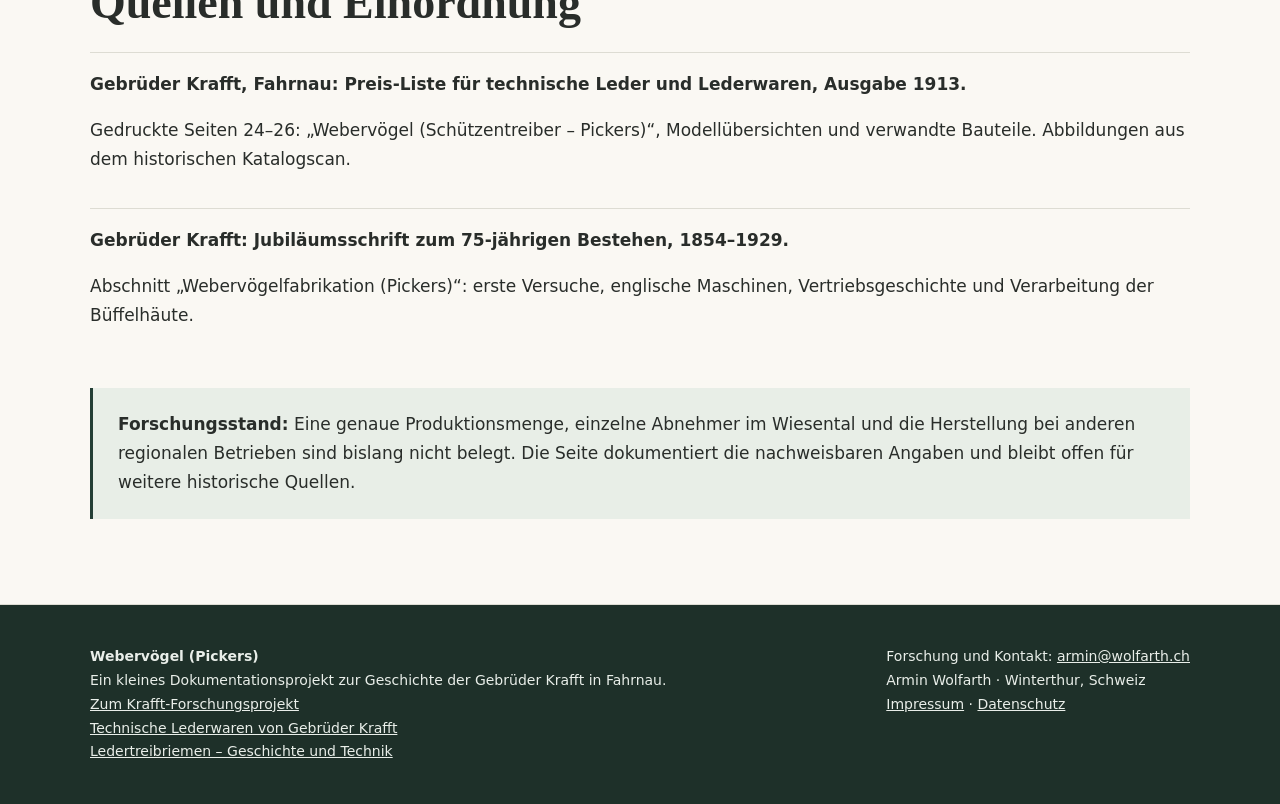
==== commit 4b8b3c08: "Add files via upload" ====
--- a/index.html
+++ b/index.html
@@ -1 +1,139 @@
-<!doctype html><html lang="de"><head><meta charset="utf-8"><meta name="viewport" content="width=device-width,initial-scale=1"><title>Webervögel (Pickers) aus Leder | Gebrüder Krafft Fahrnau</title><meta name="description" content="Historische Webervögel (Pickers) aus Leder: Herstellung, englischer Technologietransfer und Originalabbildungen aus dem Krafft-Katalog von 1913."><meta name="robots" content="index,follow"><link rel="canonical" href="https://pickers.krafft-fahrnau.de/"><link rel="stylesheet" href="style.css"></head><body><header class="top"><div class="wrap top-inner"><a class="brand" href="#start">Webervögel <small>Gebrüder Krafft · Fahrnau</small></a><nav aria-label="Hauptnavigation"><a href="#geschichte">Geschichte</a><a href="#wiesental">Wiesental</a><a href="#herstellung">Herstellung</a><a href="#katalog">Originalkatalog</a><a href="#quellen">Quellen</a></nav></div></header><main id="start"><section class="hero"><div class="wrap hero-grid"><div><div class="eyebrow">Eine kleine digitale Ausstellung</div><h1>Webervögel<br>aus Leder</h1><p>Auch <em>Pickers</em> oder <em>Schützentreiber</em> genannt: ein wenig bekanntes Spezialprodukt der Gebrüder Krafft aus Fahrnau und ein wichtiges Bauteil mechanischer Webstühle.</p><a class="button" href="#katalog">Originale von 1913 entdecken</a></div><figure><img src="assets/katalog-1913-webervoegel-modelle-1.png" alt="Historische Modellübersicht der Webervögel im Krafft-Katalog von 1913"><figcaption>Originalabbildungen aus der Krafft-Preisliste von 1913</figcaption></figure></div></section><section class="section" id="geschichte"><div class="wrap"><div class="eyebrow">Geschichte</div><h2>Ein Lederprodukt für die Weberei</h2><p class="intro">Mechanische Webstühle benötigten Bauteile, die wiederholten Schlägen standhielten. Der Webervogel übertrug den Impuls des Schlagwerks auf den Webschützen. Gebrüder Krafft entwickelte dafür eine eigene Fertigung.</p><div class="facts"><div class="fact"><strong>1860er-Jahre</strong>Nach der Krafft-Jubiläumsschrift begannen Anfang der 1860er-Jahre Versuche zur Herstellung nach englischem Vorbild.</div><div class="fact"><strong>England</strong>Die ersten eigenen Hilfsmaschinen bewährten sich nicht. Krafft bezog Geräte aus England und zog einen englischen Fachmann hinzu.</div><div class="fact"><strong>1913</strong>Der erhaltene Firmenkatalog zeigt zahlreiche Ausführungen von Webervögeln sowie Schoner und Puffer.</div></div></div></section><section class="section story"><div class="wrap two"><div><div class="eyebrow">Eine ungewöhnliche Vertriebsgeschichte</div><h2>Aus Fahrnau – als englische Ware verkauft</h2><p>Die Jubiläumsschrift berichtet, dass Kunden zunächst englische Webervögel bevorzugten und die Erzeugnisse von Krafft ablehnten. Ein Händler verkaufte die Fahrnauer Produkte daraufhin als englische Ware.</p><p>Als Krafft später den Direktvertrieb übernahm, musste das Unternehmen den Abnehmern erst erklären, dass die bisher vermeintlich englischen Produkte tatsächlich aus Fahrnau stammten. Der Absatz entwickelte sich laut Unternehmensdarstellung anschliessend positiv.</p><div class="note">Diese Darstellung stammt aus der rückblickenden Jubiläumsschrift des Unternehmens von 1929. Sie ist eine wertvolle historische Quelle, aber keine unabhängige Bestätigung jedes geschilderten Vorgangs.</div></div><div><p class="quote">Ein kleines Lederbauteil erzählt von Techniktransfer, Qualitätsvorstellungen und dem Wettbewerb zwischen deutscher und englischer Industrie.</p></div></div></section><section class="section" id="wiesental"><div class="wrap"><div class="eyebrow">Industrielles Umfeld</div><h2>Die Webereien im Wiesental</h2><p class="intro">Im 19. Jahrhundert entwickelte sich das Wiesental zu einer bedeutenden Textilregion. Spinnereien und mechanische Webereien prägten die Orte entlang der Wiese. Für mechanische Webstühle wurden verschleissfeste Bauteile benötigt – darunter Webervögel aus Leder.</p><div class="two"><div><h3>Textilstandorte in der Region</h3><p>In <strong>Zell</strong> und <strong>Schönau</strong> bestanden mit der Mechanischen Weberei Zell und der Spinnerei und Weberei Schönau wichtige Betriebe. Auch <strong>Haagen bei Lörrach</strong> und <strong>Todtnau</strong> gehörten zur regionalen Textillandschaft. Nicht jeder Textilbetrieb betrieb jedoch Webstühle: Spinnereien und Webereien erfüllten unterschiedliche Aufgaben.</p><p>Die spätere Bettwäschemarke <em>Irisette</em> gehört zur Nachgeschichte der Textilindustrie in Zell und Schönau. Für die Anfänge der Krafft'schen Webervögelfertigung in den 1860er-Jahren ist sie zeitlich nicht relevant.</p></div><div class="note"><h3>Krafft als Zulieferer?</h3><p>Die Herstellung von Webervögeln bei Gebrüder Krafft ist durch die Jubiläumsschrift von 1929 und den Firmenkatalog von 1913 dokumentiert. <strong>Eine direkte Belieferung der hier genannten Webereien ist bisher nicht nachgewiesen.</strong></p><p>Die räumliche Nähe zeigt dennoch, in welchem industriellen Umfeld sich die Lederwarenfertigung in Fahrnau entwickelte.</p></div></div><p class="muted">Zur regionalen Einordnung: <a href="https://www.wiesentaeler-textilmuseum.de/" target="_blank" rel="noopener">Wiesentäler Textilmuseum in Zell</a>. Für konkrete Lieferbeziehungen zwischen Krafft und einzelnen Betrieben werden weitere Quellen benötigt.</p></div></section><section class="section" id="herstellung"><div class="wrap"><div class="eyebrow">Material und Fertigung</div><h2>Von der Büffelhaut zum Webervogel</h2><div class="two"><div><p>Für die Webervögelfabrikation verwendete Krafft laut Jubiläumsschrift <strong>Büffelhäute</strong>. Diese wurden gekälkt, enthaart und anschliessend getrocknet. Zunächst übernahm eine benachbarte Gerberei diese Vorarbeiten, später erfolgten sie im eigenen Betrieb.</p><p>Die historische Darstellung nennt die Entwicklung von Handpressen zu mechanischen Pressen. Bereits die unterschiedlichen Modelle im Katalog zeigen, dass die Bauteile auf verschiedene Webstuhltypen abgestimmt waren.</p><p>Webervögel sind nicht mit <strong>Schlagriemen</strong> zu verwechseln: Beide wurden an Webmaschinen eingesetzt, erfüllten aber unterschiedliche Aufgaben.</p></div><div class="note"><h3>Das Wiesental als industrielles Umfeld</h3><p>Fahrnau lag in einer Region mit bedeutender Textilindustrie. Die Herstellung solcher Verschleissteile bei Krafft zeigt eine technische Verbindung zwischen Lederverarbeitung und mechanischer Weberei.</p><p class="muted">Welche konkreten Webereien im Wiesental Krafft beliefert hat, ist durch die hier gezeigten Quellen noch nicht nachgewiesen.</p></div></div></div></section><section class="section" id="katalog"><div class="wrap"><div class="eyebrow">Originalquelle · 1913</div><h2>Die Webervögel im Krafft-Katalog</h2><p class="intro">Die <em>Preis-Liste für technische Leder und Lederwaren</em> enthält eine eigene Rubrik „Webervögel (Schützentreiber – Pickers)“. Die folgenden Abbildungen stammen unmittelbar aus dem erhaltenen Original.</p><div class="gallery"><figure><a href="assets/katalog-1913-webervoegel-preise.png" target="_blank" rel="noopener"><img loading="lazy" src="assets/katalog-1913-webervoegel-preise.png" alt="Krafft-Katalog 1913, gedruckte Seite 24: Webervögel und Modellnummern"></a><figcaption><strong>Gedruckte Seite 24.</strong> Produktliste der Webervögel mit unterschiedlichen Ausführungen.</figcaption></figure><figure><a href="assets/katalog-1913-webervoegel-modelle-1.png" target="_blank" rel="noopener"><img loading="lazy" src="assets/katalog-1913-webervoegel-modelle-1.png" alt="Krafft-Katalog 1913, Modellabbildungen auf gedruckter Seite 25"></a><figcaption><strong>Gedruckte Seite 25.</strong> Historische Abbildungen verschiedener Webervogel-Modelle.</figcaption></figure><figure><a href="assets/katalog-1913-webervoegel-modelle-2.png" target="_blank" rel="noopener"><img loading="lazy" src="assets/katalog-1913-webervoegel-modelle-2.png" alt="Krafft-Katalog 1913, gedruckte Seite 26: weitere Pickers, Schoner und Puffer"></a><figcaption><strong>Gedruckte Seite 26.</strong> Weitere Modelle sowie Schoner und Puffer.</figcaption></figure></div><p class="muted">Die Bilder lassen sich durch Anklicken vergrössern. Die Katalogseiten wurden aus dem historischen Originalscan ausgeschnitten, nicht künstlich rekonstruiert.</p></div></section><section class="section" id="quellen"><div class="wrap"><div class="eyebrow">Dokumentation</div><h2>Quellen und Einordnung</h2><div class="source"><strong>Gebrüder Krafft, Fahrnau: Preis-Liste für technische Leder und Lederwaren, Ausgabe 1913.</strong>Gedruckte Seiten 24–26: „Webervögel (Schützentreiber – Pickers)“, Modellübersichten und verwandte Bauteile. Abbildungen aus dem historischen Katalogscan.</div><div class="source"><strong>Gebrüder Krafft: Jubiläumsschrift zum 75-jährigen Bestehen, 1854–1929.</strong>Abschnitt „Webervögelfabrikation (Pickers)“: erste Versuche, englische Maschinen, Vertriebsgeschichte und Verarbeitung der Büffelhäute.</div><div class="note"><strong>Forschungsstand:</strong> Eine genaue Produktionsmenge, einzelne Abnehmer im Wiesental und die Herstellung bei anderen regionalen Betrieben sind bislang nicht belegt. Die Seite dokumentiert die nachweisbaren Angaben und bleibt offen für weitere historische Quellen.</div></div></section></main><footer class="footer"><div class="wrap footer-inner"><p><strong>Webervögel (Pickers)</strong><br>Ein kleines Dokumentationsprojekt zur Geschichte der Gebrüder Krafft in Fahrnau.<br><a href="https://krafft-fahrnau.de/">Zum Krafft-Forschungsprojekt</a><br><a href="https://technische-lederwaren.krafft-fahrnau.de/">Technische Lederwaren von Gebrüder Krafft</a><br><a href="https://ledertreibriemen.de/">Ledertreibriemen – Geschichte und Technik</a></p><p>Forschung und Kontakt: <a href="mailto:armin@wolfarth.ch">armin@wolfarth.ch</a><br>Armin Wolfarth · Winterthur, Schweiz<br><a href="impressum.html">Impressum</a> · <a href="datenschutz.html">Datenschutz</a></p></div></footer></body></html>+<!doctype html>
+<html lang="de">
+<head>
+  <meta charset="utf-8">
+  <meta name="viewport" content="width=device-width, initial-scale=1">
+  <title>Webervögel (Pickers) aus Leder | Gebrüder Krafft Fahrnau</title>
+  <meta name="description" content="Historische Webervögel (Pickers) aus Leder: Herstellung, englischer Technologietransfer und Originalabbildungen aus dem Krafft-Katalog von 1913.">
+  <meta name="robots" content="index,follow">
+  <link rel="canonical" href="https://pickers.krafft-fahrnau.de/">
+  <link rel="stylesheet" href="style.css">
+</head>
+<body>
+<header class="top">
+  <div class="wrap top-inner">
+    <a class="brand" href="#start">Webervögel <small>Gebrüder Krafft · Fahrnau</small></a>
+    <nav aria-label="Hauptnavigation">
+      <a href="#geschichte">Geschichte</a>
+      <a href="#wiesental">Wiesental</a>
+      <a href="#herstellung">Herstellung</a>
+      <a href="#katalog">Originalkatalog</a>
+      <a href="#quellen">Quellen</a>
+    </nav>
+  </div>
+</header>
+<main id="start">
+  <section class="hero">
+    <div class="wrap hero-grid">
+      <div>
+        <div class="eyebrow">Eine kleine digitale Ausstellung</div>
+        <h1>Webervögel<br>aus Leder</h1>
+        <p>Auch <em>Pickers</em> oder <em>Schützentreiber</em> genannt: ein wenig bekanntes Spezialprodukt der Gebrüder Krafft aus Fahrnau und ein wichtiges Bauteil mechanischer Webstühle.</p>
+        <a class="button" href="#katalog">Originale von 1913 entdecken</a>
+      </div>
+      <figure>
+        <img src="assets/katalog-1913-webervoegel-modelle-1.png" alt="Historische Modellübersicht der Webervögel im Krafft-Katalog von 1913">
+        <figcaption>Originalabbildungen aus der Krafft-Preisliste von 1913</figcaption>
+      </figure>
+    </div>
+  </section>
+  <section class="section" id="geschichte">
+    <div class="wrap">
+      <div class="eyebrow">Geschichte</div>
+      <h2>Ein Lederprodukt für die Weberei</h2>
+      <p class="intro">Mechanische Webstühle benötigten Bauteile, die wiederholten Schlägen standhielten. Der Webervogel übertrug den Impuls des Schlagwerks auf den Webschützen. Gebrüder Krafft entwickelte dafür eine eigene Fertigung.</p>
+      <div class="facts">
+        <div class="fact"><strong>1860er-Jahre</strong><p>Nach der Krafft-Jubiläumsschrift begannen Anfang der 1860er-Jahre Versuche zur Herstellung nach englischem Vorbild.</p></div>
+        <div class="fact"><strong>England</strong><p>Die ersten eigenen Hilfsmaschinen bewährten sich nicht. Krafft bezog Geräte aus England und zog einen englischen Fachmann hinzu.</p></div>
+        <div class="fact"><strong>1913</strong><p>Der erhaltene Firmenkatalog zeigt zahlreiche Ausführungen von Webervögeln sowie Schoner und Puffer.</p></div>
+      </div>
+    </div>
+  </section>
+  <section class="section story">
+    <div class="wrap two">
+      <div>
+        <div class="eyebrow">Eine ungewöhnliche Vertriebsgeschichte</div>
+        <h2>Aus Fahrnau – als englische Ware verkauft</h2>
+        <p>Die Jubiläumsschrift berichtet, dass Kunden zunächst englische Webervögel bevorzugten und die Erzeugnisse von Krafft ablehnten. Ein Händler verkaufte die Fahrnauer Produkte daraufhin als englische Ware.</p>
+        <p>Als Krafft später den Direktvertrieb übernahm, musste das Unternehmen den Abnehmern erst erklären, dass die bisher vermeintlich englischen Produkte tatsächlich aus Fahrnau stammten. Der Absatz entwickelte sich laut Unternehmensdarstellung anschliessend positiv.</p>
+        <div class="note">Diese Darstellung stammt aus der rückblickenden Jubiläumsschrift des Unternehmens von 1929. Sie ist eine wertvolle historische Quelle, aber keine unabhängige Bestätigung jedes geschilderten Vorgangs.</div>
+      </div>
+      <div><p class="quote">Ein kleines Lederbauteil erzählt von Techniktransfer, Qualitätsvorstellungen und dem Wettbewerb zwischen deutscher und englischer Industrie.</p></div>
+    </div>
+  </section>
+  <section class="section" id="wiesental">
+    <div class="wrap">
+      <div class="eyebrow">Industrielles Umfeld</div>
+      <h2>Die Webereien im Wiesental</h2>
+      <p class="intro">Im 19. Jahrhundert entwickelte sich das Wiesental zu einer bedeutenden Textilregion. Spinnereien und mechanische Webereien prägten die Orte entlang der Wiese. Für mechanische Webstühle wurden verschleissfeste Bauteile benötigt – darunter Webervögel aus Leder.</p>
+      <div class="two">
+        <div>
+          <h3>Textilstandorte in der Region</h3>
+          <p>In <strong>Zell</strong> und <strong>Schönau</strong> bestanden mit der Mechanischen Weberei Zell und der Spinnerei und Weberei Schönau wichtige Betriebe. Auch <strong>Haagen bei Lörrach</strong> und <strong>Todtnau</strong> gehörten zur regionalen Textillandschaft. Nicht jeder Textilbetrieb betrieb jedoch Webstühle: Spinnereien und Webereien erfüllten unterschiedliche Aufgaben.</p>
+        </div>
+        <div class="note">
+          <h3>Krafft als Zulieferer?</h3>
+          <p>Die Herstellung von Webervögeln bei Gebrüder Krafft ist durch die Jubiläumsschrift von 1929 und den Firmenkatalog von 1913 dokumentiert. <strong>Eine direkte Belieferung der hier genannten Webereien ist bisher nicht nachgewiesen.</strong></p>
+          <p>Die räumliche Nähe zeigt dennoch, in welchem industriellen Umfeld sich die Lederwarenfertigung in Fahrnau entwickelte.</p>
+        </div>
+      </div>
+      <p class="muted">Zur regionalen Einordnung: <a href="https://www.wiesentaeler-textilmuseum.de/" target="_blank" rel="noopener noreferrer">Wiesentäler Textilmuseum in Zell</a>.</p>
+    </div>
+  </section>
+  <section class="section" id="herstellung">
+    <div class="wrap">
+      <div class="eyebrow">Material und Fertigung</div>
+      <h2>Von der Büffelhaut zum Webervogel</h2>
+      <div class="two">
+        <div>
+          <p>Für die Webervögelfabrikation verwendete Krafft laut Jubiläumsschrift <strong>Büffelhäute</strong>. Diese wurden gekälkt, enthaart und anschliessend getrocknet. Zunächst übernahm eine benachbarte Gerberei diese Vorarbeiten, später erfolgten sie im eigenen Betrieb.</p>
+          <p>Die historische Darstellung nennt die Entwicklung von Handpressen zu mechanischen Pressen. Bereits die unterschiedlichen Modelle im Katalog zeigen, dass die Bauteile auf verschiedene Webstuhltypen abgestimmt waren.</p>
+          <p>Webervögel sind nicht mit <strong>Schlagriemen</strong> zu verwechseln: Beide wurden an Webmaschinen eingesetzt, erfüllten aber unterschiedliche Aufgaben.</p>
+        </div>
+        <div class="note">
+          <h3>Das Wiesental als industrielles Umfeld</h3>
+          <p>Fahrnau lag in einer Region mit bedeutender Textilindustrie. Die Herstellung solcher Verschleissteile bei Krafft zeigt eine technische Verbindung zwischen Lederverarbeitung und mechanischer Weberei.</p>
+        </div>
+      </div>
+    </div>
+  </section>
+  <section class="section" id="katalog">
+    <div class="wrap">
+      <div class="eyebrow">Originalquelle · 1913</div>
+      <h2>Die Webervögel im Krafft-Katalog</h2>
+      <p class="intro">Die <em>Preis-Liste für technische Leder und Lederwaren</em> enthält eine eigene Rubrik „Webervögel (Schützentreiber – Pickers)“. Die folgenden Abbildungen stammen unmittelbar aus dem erhaltenen Original.</p>
+      <div class="gallery">
+        <figure>
+          <a href="assets/katalog-1913-webervoegel-preise.png" target="_blank" rel="noopener noreferrer"><img loading="lazy" src="assets/katalog-1913-webervoegel-preise.png" alt="Krafft-Katalog 1913, gedruckte Seite 24: Webervögel und Modellnummern"></a>
+          <figcaption><strong>Gedruckte Seite 24.</strong> Produktliste der Webervögel mit unterschiedlichen Ausführungen.</figcaption>
+        </figure>
+        <figure>
+          <a href="assets/katalog-1913-webervoegel-modelle-1.png" target="_blank" rel="noopener noreferrer"><img loading="lazy" src="assets/katalog-1913-webervoegel-modelle-1.png" alt="Krafft-Katalog 1913, Modellabbildungen auf gedruckter Seite 25"></a>
+          <figcaption><strong>Gedruckte Seite 25.</strong> Historische Abbildungen verschiedener Webervogel-Modelle.</figcaption>
+        </figure>
+        <figure>
+          <a href="assets/katalog-1913-webervoegel-modelle-2.png" target="_blank" rel="noopener noreferrer"><img loading="lazy" src="assets/katalog-1913-webervoegel-modelle-2.png" alt="Krafft-Katalog 1913, gedruckte Seite 26: weitere Pickers, Schoner und Puffer"></a>
+          <figcaption><strong>Gedruckte Seite 26.</strong> Weitere Modelle sowie Schoner und Puffer.</figcaption>
+        </figure>
+      </div>
+      <p class="muted">Die Bilder lassen sich durch Anklicken vergrössern. Die Katalogseiten wurden aus dem historischen Originalscan ausgeschnitten, nicht künstlich rekonstruiert.</p>
+    </div>
+  </section>
+  <section class="section" id="quellen">
+    <div class="wrap">
+      <div class="eyebrow">Dokumentation</div>
+      <h2>Quellen und Einordnung</h2>
+      <div class="source"><strong>Gebrüder Krafft, Fahrnau: Preis-Liste für technische Leder und Lederwaren, Ausgabe 1913.</strong><p>Gedruckte Seiten 24–26: „Webervögel (Schützentreiber – Pickers)“, Modellübersichten und verwandte Bauteile. Abbildungen aus dem historischen Katalogscan.</p></div>
+      <div class="source"><strong>Gebrüder Krafft: Jubiläumsschrift zum 75-jährigen Bestehen, 1854–1929.</strong><p>Abschnitt „Webervögelfabrikation (Pickers)“: erste Versuche, englische Maschinen, Vertriebsgeschichte und Verarbeitung der Büffelhäute.</p></div>
+      <div class="note"><strong>Forschungsstand:</strong> Eine genaue Produktionsmenge, einzelne Abnehmer im Wiesental und die Herstellung bei anderen regionalen Betrieben sind bislang nicht belegt. Die Seite dokumentiert die nachweisbaren Angaben und bleibt offen für weitere historische Quellen.</div>
+    </div>
+  </section>
+</main>
+<footer class="footer">
+  <div class="wrap footer-inner">
+    <p><strong>Webervögel (Pickers)</strong><br>Ein kleines Dokumentationsprojekt zur Geschichte der Gebrüder Krafft in Fahrnau.<br><a href="https://krafft-fahrnau.de/">Zum Krafft-Forschungsprojekt</a><br><a href="https://technische-lederwaren.krafft-fahrnau.de/">Technische Lederwaren von Gebrüder Krafft</a><br><a href="https://ledertreibriemen.de/">Ledertreibriemen – Geschichte und Technik</a></p>
+    <p>Forschung und Kontakt: <a href="mailto:armin@wolfarth.ch">armin@wolfarth.ch</a><br>Armin Wolfarth · Winterthur, Schweiz<br><a href="impressum.html">Impressum</a> · <a href="datenschutz.html">Datenschutz</a></p>
+  </div>
+</footer>
+</body>
+</html>
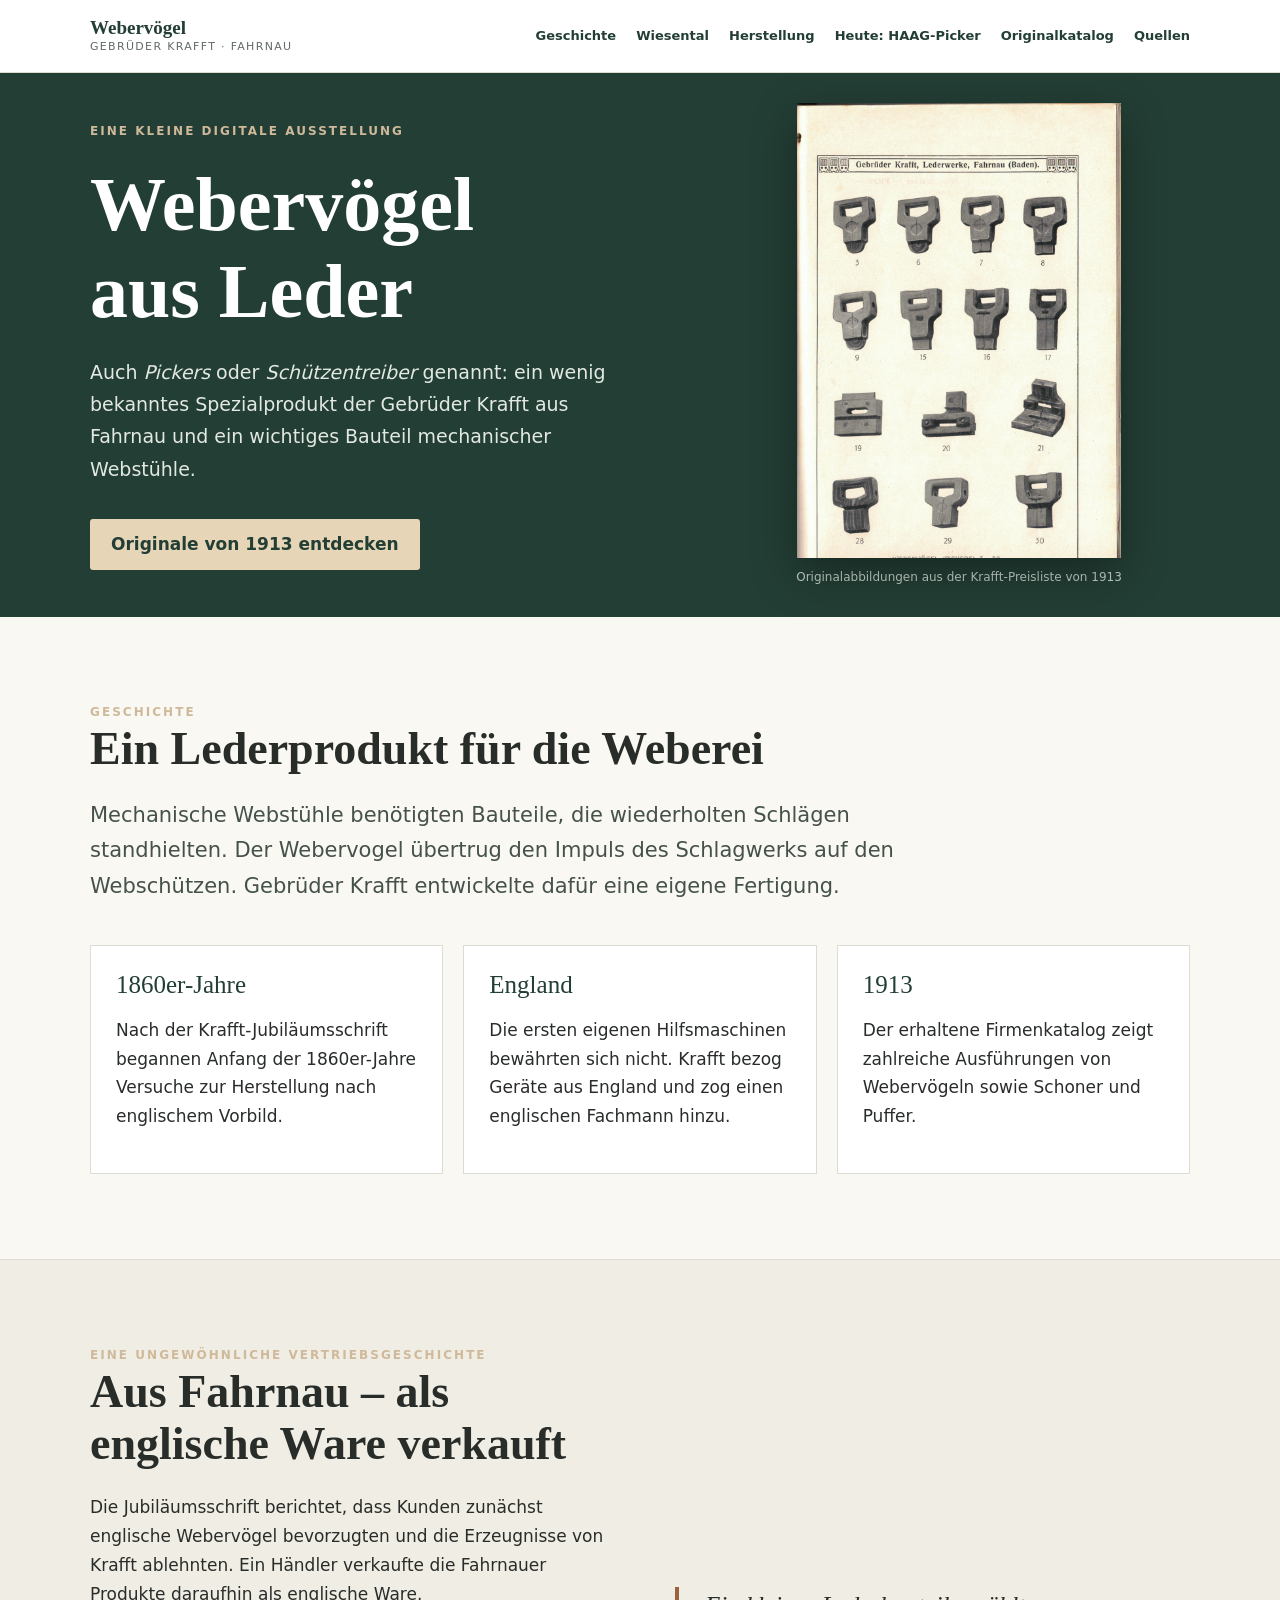
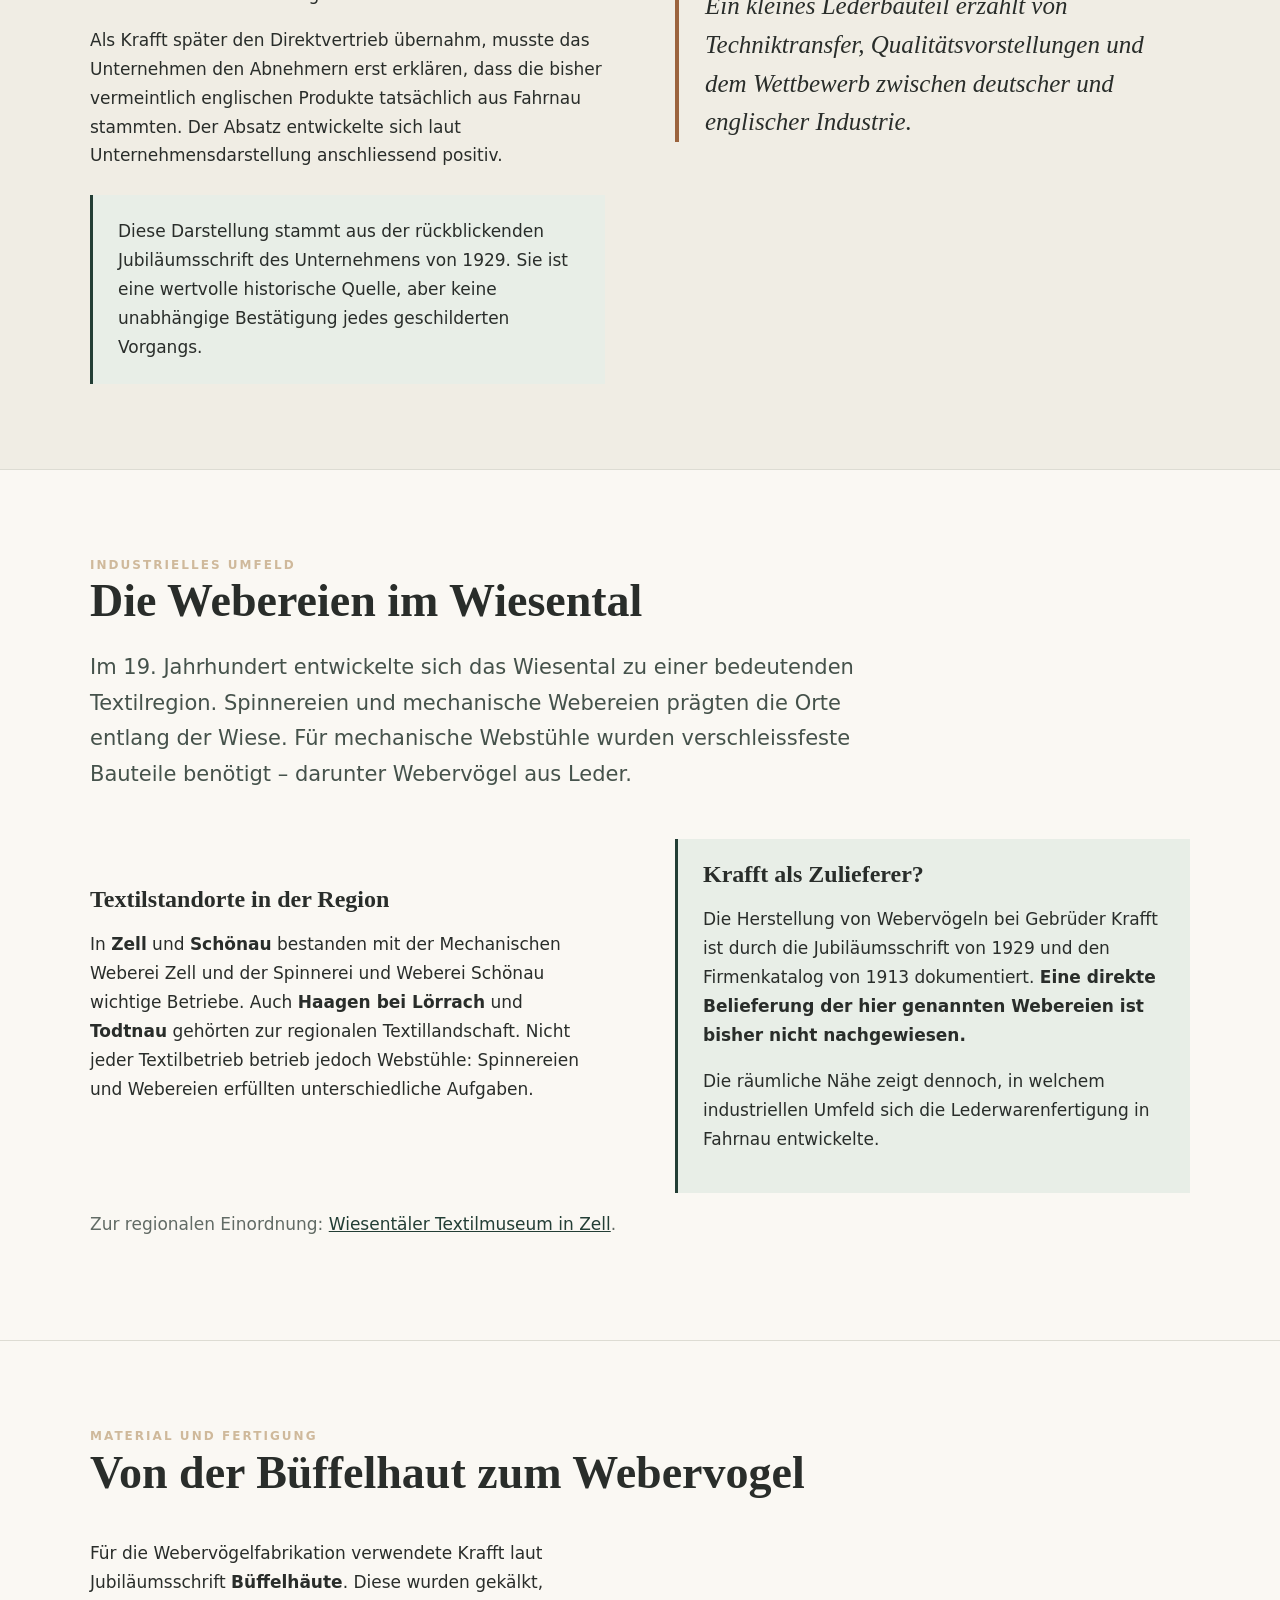
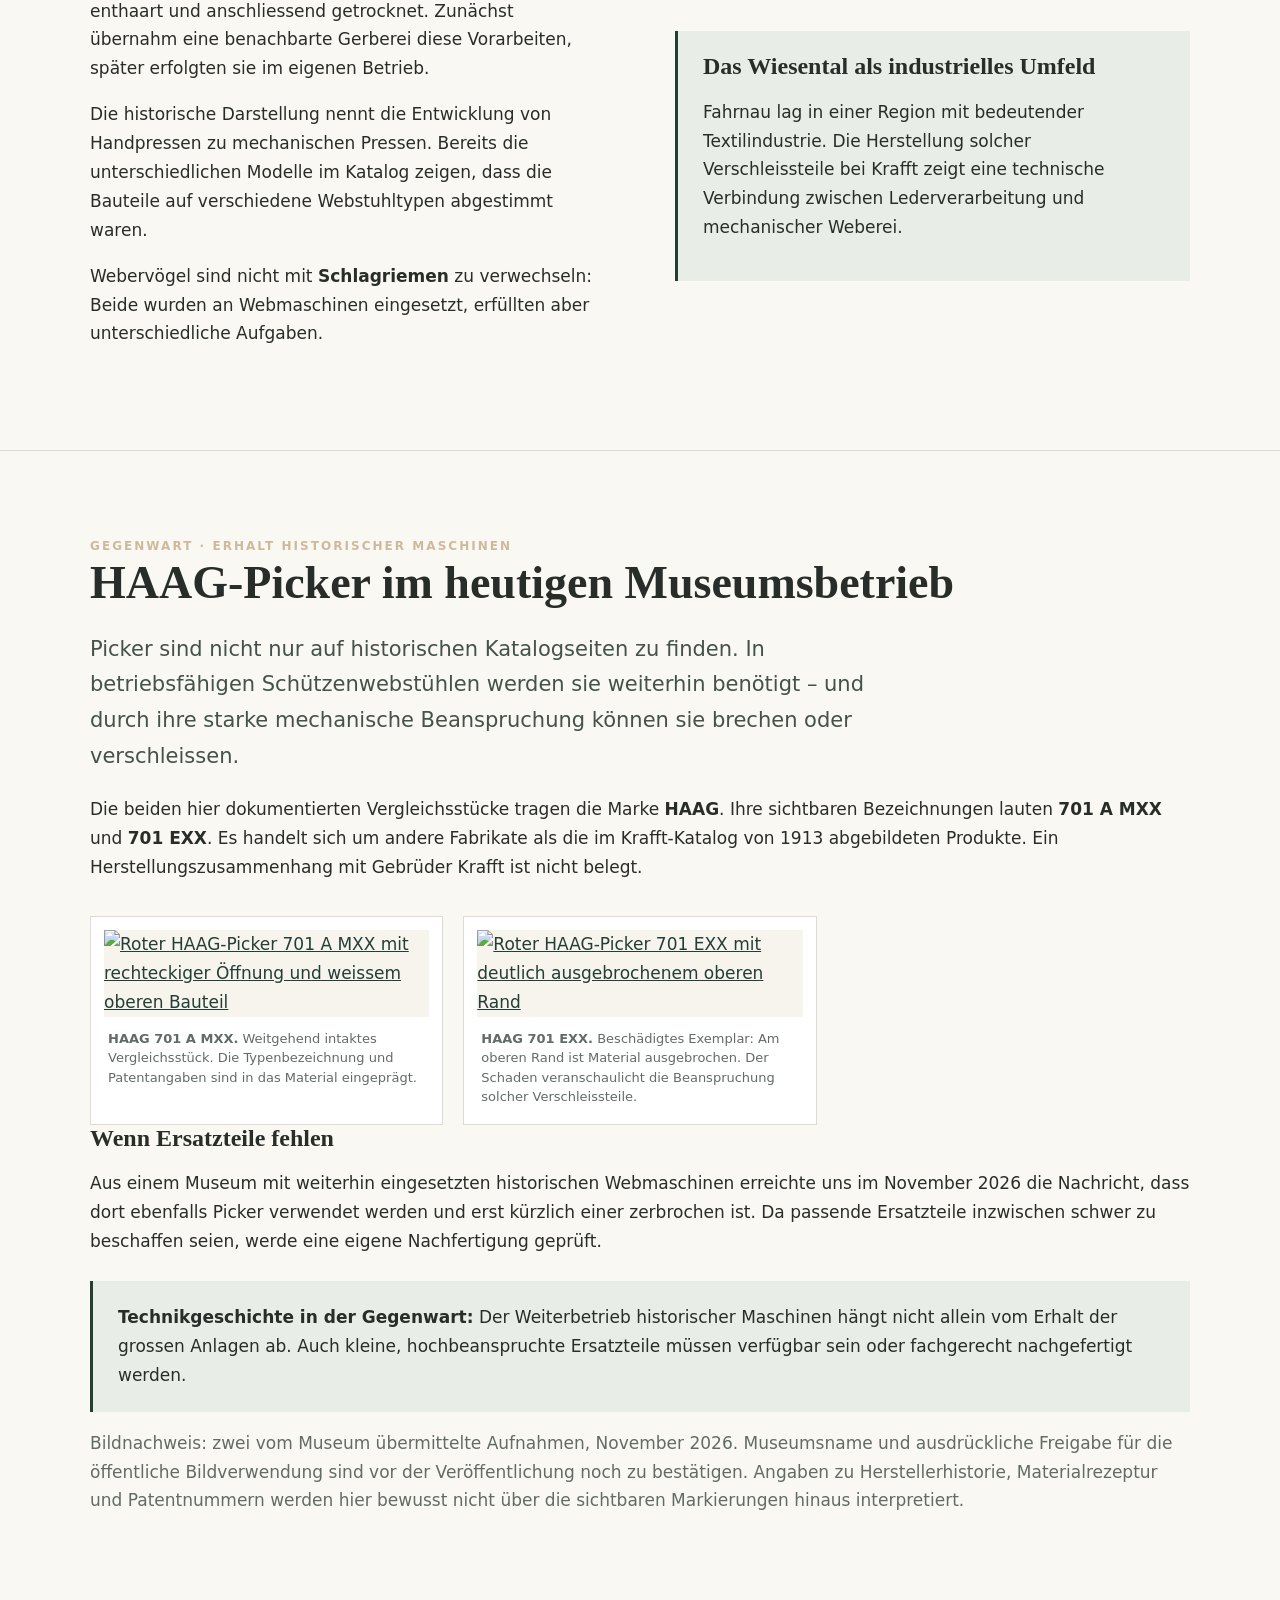
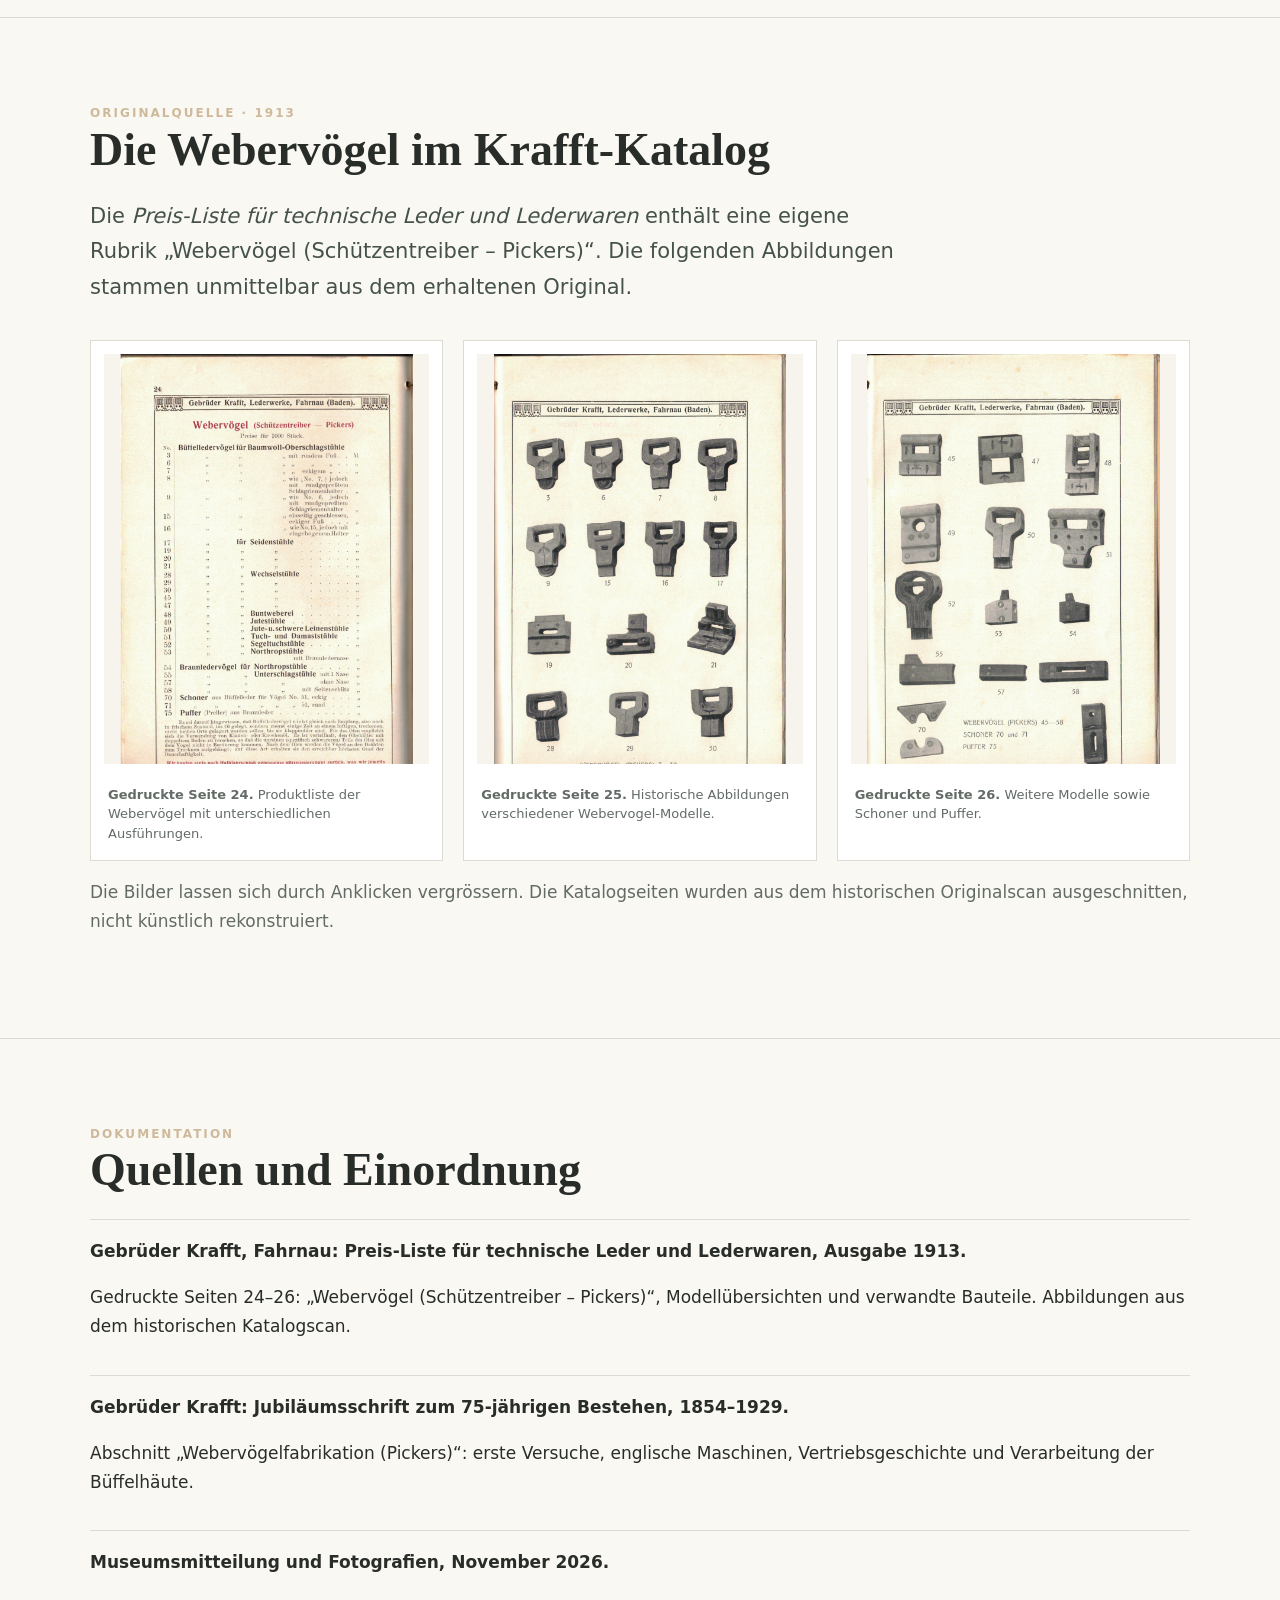
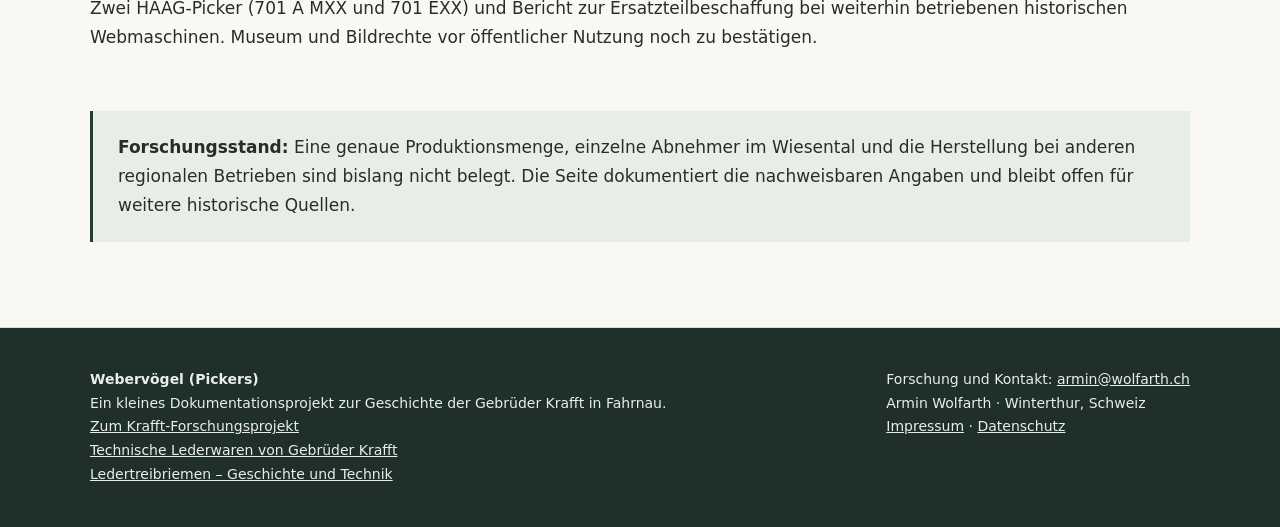
==== commit 2572adb8: "Add files via upload" ====
--- a/index.html
+++ b/index.html
@@ -1,139 +1,27 @@
 <!doctype html>
 <html lang="de">
 <head>
-  <meta charset="utf-8">
-  <meta name="viewport" content="width=device-width, initial-scale=1">
-  <title>Webervögel (Pickers) aus Leder | Gebrüder Krafft Fahrnau</title>
-  <meta name="description" content="Historische Webervögel (Pickers) aus Leder: Herstellung, englischer Technologietransfer und Originalabbildungen aus dem Krafft-Katalog von 1913.">
-  <meta name="robots" content="index,follow">
-  <link rel="canonical" href="https://pickers.krafft-fahrnau.de/">
-  <link rel="stylesheet" href="style.css">
+<meta charset="utf-8">
+<meta name="viewport" content="width=device-width, initial-scale=1">
+<title>Webervögel (Pickers) aus Leder | Gebrüder Krafft Fahrnau</title>
+<meta name="description" content="Historische Webervögel (Pickers) aus Leder: Herstellung, englischer Technologietransfer, Krafft-Katalog 1913 und HAAG-Picker im heutigen Museumsbetrieb.">
+<meta name="robots" content="index,follow">
+<link rel="canonical" href="https://pickers.krafft-fahrnau.de/">
+<link rel="stylesheet" href="style.css">
 </head>
 <body>
-<header class="top">
-  <div class="wrap top-inner">
-    <a class="brand" href="#start">Webervögel <small>Gebrüder Krafft · Fahrnau</small></a>
-    <nav aria-label="Hauptnavigation">
-      <a href="#geschichte">Geschichte</a>
-      <a href="#wiesental">Wiesental</a>
-      <a href="#herstellung">Herstellung</a>
-      <a href="#katalog">Originalkatalog</a>
-      <a href="#quellen">Quellen</a>
-    </nav>
-  </div>
-</header>
+<header class="top"><div class="wrap top-inner"><a class="brand" href="#start">Webervögel <small>Gebrüder Krafft · Fahrnau</small></a>
+<nav aria-label="Hauptnavigation"><a href="#geschichte">Geschichte</a><a href="#wiesental">Wiesental</a><a href="#herstellung">Herstellung</a><a href="#haag">Heute: HAAG-Picker</a><a href="#katalog">Originalkatalog</a><a href="#quellen">Quellen</a></nav></div></header>
 <main id="start">
-  <section class="hero">
-    <div class="wrap hero-grid">
-      <div>
-        <div class="eyebrow">Eine kleine digitale Ausstellung</div>
-        <h1>Webervögel<br>aus Leder</h1>
-        <p>Auch <em>Pickers</em> oder <em>Schützentreiber</em> genannt: ein wenig bekanntes Spezialprodukt der Gebrüder Krafft aus Fahrnau und ein wichtiges Bauteil mechanischer Webstühle.</p>
-        <a class="button" href="#katalog">Originale von 1913 entdecken</a>
-      </div>
-      <figure>
-        <img src="assets/katalog-1913-webervoegel-modelle-1.png" alt="Historische Modellübersicht der Webervögel im Krafft-Katalog von 1913">
-        <figcaption>Originalabbildungen aus der Krafft-Preisliste von 1913</figcaption>
-      </figure>
-    </div>
-  </section>
-  <section class="section" id="geschichte">
-    <div class="wrap">
-      <div class="eyebrow">Geschichte</div>
-      <h2>Ein Lederprodukt für die Weberei</h2>
-      <p class="intro">Mechanische Webstühle benötigten Bauteile, die wiederholten Schlägen standhielten. Der Webervogel übertrug den Impuls des Schlagwerks auf den Webschützen. Gebrüder Krafft entwickelte dafür eine eigene Fertigung.</p>
-      <div class="facts">
-        <div class="fact"><strong>1860er-Jahre</strong><p>Nach der Krafft-Jubiläumsschrift begannen Anfang der 1860er-Jahre Versuche zur Herstellung nach englischem Vorbild.</p></div>
-        <div class="fact"><strong>England</strong><p>Die ersten eigenen Hilfsmaschinen bewährten sich nicht. Krafft bezog Geräte aus England und zog einen englischen Fachmann hinzu.</p></div>
-        <div class="fact"><strong>1913</strong><p>Der erhaltene Firmenkatalog zeigt zahlreiche Ausführungen von Webervögeln sowie Schoner und Puffer.</p></div>
-      </div>
-    </div>
-  </section>
-  <section class="section story">
-    <div class="wrap two">
-      <div>
-        <div class="eyebrow">Eine ungewöhnliche Vertriebsgeschichte</div>
-        <h2>Aus Fahrnau – als englische Ware verkauft</h2>
-        <p>Die Jubiläumsschrift berichtet, dass Kunden zunächst englische Webervögel bevorzugten und die Erzeugnisse von Krafft ablehnten. Ein Händler verkaufte die Fahrnauer Produkte daraufhin als englische Ware.</p>
-        <p>Als Krafft später den Direktvertrieb übernahm, musste das Unternehmen den Abnehmern erst erklären, dass die bisher vermeintlich englischen Produkte tatsächlich aus Fahrnau stammten. Der Absatz entwickelte sich laut Unternehmensdarstellung anschliessend positiv.</p>
-        <div class="note">Diese Darstellung stammt aus der rückblickenden Jubiläumsschrift des Unternehmens von 1929. Sie ist eine wertvolle historische Quelle, aber keine unabhängige Bestätigung jedes geschilderten Vorgangs.</div>
-      </div>
-      <div><p class="quote">Ein kleines Lederbauteil erzählt von Techniktransfer, Qualitätsvorstellungen und dem Wettbewerb zwischen deutscher und englischer Industrie.</p></div>
-    </div>
-  </section>
-  <section class="section" id="wiesental">
-    <div class="wrap">
-      <div class="eyebrow">Industrielles Umfeld</div>
-      <h2>Die Webereien im Wiesental</h2>
-      <p class="intro">Im 19. Jahrhundert entwickelte sich das Wiesental zu einer bedeutenden Textilregion. Spinnereien und mechanische Webereien prägten die Orte entlang der Wiese. Für mechanische Webstühle wurden verschleissfeste Bauteile benötigt – darunter Webervögel aus Leder.</p>
-      <div class="two">
-        <div>
-          <h3>Textilstandorte in der Region</h3>
-          <p>In <strong>Zell</strong> und <strong>Schönau</strong> bestanden mit der Mechanischen Weberei Zell und der Spinnerei und Weberei Schönau wichtige Betriebe. Auch <strong>Haagen bei Lörrach</strong> und <strong>Todtnau</strong> gehörten zur regionalen Textillandschaft. Nicht jeder Textilbetrieb betrieb jedoch Webstühle: Spinnereien und Webereien erfüllten unterschiedliche Aufgaben.</p>
-        </div>
-        <div class="note">
-          <h3>Krafft als Zulieferer?</h3>
-          <p>Die Herstellung von Webervögeln bei Gebrüder Krafft ist durch die Jubiläumsschrift von 1929 und den Firmenkatalog von 1913 dokumentiert. <strong>Eine direkte Belieferung der hier genannten Webereien ist bisher nicht nachgewiesen.</strong></p>
-          <p>Die räumliche Nähe zeigt dennoch, in welchem industriellen Umfeld sich die Lederwarenfertigung in Fahrnau entwickelte.</p>
-        </div>
-      </div>
-      <p class="muted">Zur regionalen Einordnung: <a href="https://www.wiesentaeler-textilmuseum.de/" target="_blank" rel="noopener noreferrer">Wiesentäler Textilmuseum in Zell</a>.</p>
-    </div>
-  </section>
-  <section class="section" id="herstellung">
-    <div class="wrap">
-      <div class="eyebrow">Material und Fertigung</div>
-      <h2>Von der Büffelhaut zum Webervogel</h2>
-      <div class="two">
-        <div>
-          <p>Für die Webervögelfabrikation verwendete Krafft laut Jubiläumsschrift <strong>Büffelhäute</strong>. Diese wurden gekälkt, enthaart und anschliessend getrocknet. Zunächst übernahm eine benachbarte Gerberei diese Vorarbeiten, später erfolgten sie im eigenen Betrieb.</p>
-          <p>Die historische Darstellung nennt die Entwicklung von Handpressen zu mechanischen Pressen. Bereits die unterschiedlichen Modelle im Katalog zeigen, dass die Bauteile auf verschiedene Webstuhltypen abgestimmt waren.</p>
-          <p>Webervögel sind nicht mit <strong>Schlagriemen</strong> zu verwechseln: Beide wurden an Webmaschinen eingesetzt, erfüllten aber unterschiedliche Aufgaben.</p>
-        </div>
-        <div class="note">
-          <h3>Das Wiesental als industrielles Umfeld</h3>
-          <p>Fahrnau lag in einer Region mit bedeutender Textilindustrie. Die Herstellung solcher Verschleissteile bei Krafft zeigt eine technische Verbindung zwischen Lederverarbeitung und mechanischer Weberei.</p>
-        </div>
-      </div>
-    </div>
-  </section>
-  <section class="section" id="katalog">
-    <div class="wrap">
-      <div class="eyebrow">Originalquelle · 1913</div>
-      <h2>Die Webervögel im Krafft-Katalog</h2>
-      <p class="intro">Die <em>Preis-Liste für technische Leder und Lederwaren</em> enthält eine eigene Rubrik „Webervögel (Schützentreiber – Pickers)“. Die folgenden Abbildungen stammen unmittelbar aus dem erhaltenen Original.</p>
-      <div class="gallery">
-        <figure>
-          <a href="assets/katalog-1913-webervoegel-preise.png" target="_blank" rel="noopener noreferrer"><img loading="lazy" src="assets/katalog-1913-webervoegel-preise.png" alt="Krafft-Katalog 1913, gedruckte Seite 24: Webervögel und Modellnummern"></a>
-          <figcaption><strong>Gedruckte Seite 24.</strong> Produktliste der Webervögel mit unterschiedlichen Ausführungen.</figcaption>
-        </figure>
-        <figure>
-          <a href="assets/katalog-1913-webervoegel-modelle-1.png" target="_blank" rel="noopener noreferrer"><img loading="lazy" src="assets/katalog-1913-webervoegel-modelle-1.png" alt="Krafft-Katalog 1913, Modellabbildungen auf gedruckter Seite 25"></a>
-          <figcaption><strong>Gedruckte Seite 25.</strong> Historische Abbildungen verschiedener Webervogel-Modelle.</figcaption>
-        </figure>
-        <figure>
-          <a href="assets/katalog-1913-webervoegel-modelle-2.png" target="_blank" rel="noopener noreferrer"><img loading="lazy" src="assets/katalog-1913-webervoegel-modelle-2.png" alt="Krafft-Katalog 1913, gedruckte Seite 26: weitere Pickers, Schoner und Puffer"></a>
-          <figcaption><strong>Gedruckte Seite 26.</strong> Weitere Modelle sowie Schoner und Puffer.</figcaption>
-        </figure>
-      </div>
-      <p class="muted">Die Bilder lassen sich durch Anklicken vergrössern. Die Katalogseiten wurden aus dem historischen Originalscan ausgeschnitten, nicht künstlich rekonstruiert.</p>
-    </div>
-  </section>
-  <section class="section" id="quellen">
-    <div class="wrap">
-      <div class="eyebrow">Dokumentation</div>
-      <h2>Quellen und Einordnung</h2>
-      <div class="source"><strong>Gebrüder Krafft, Fahrnau: Preis-Liste für technische Leder und Lederwaren, Ausgabe 1913.</strong><p>Gedruckte Seiten 24–26: „Webervögel (Schützentreiber – Pickers)“, Modellübersichten und verwandte Bauteile. Abbildungen aus dem historischen Katalogscan.</p></div>
-      <div class="source"><strong>Gebrüder Krafft: Jubiläumsschrift zum 75-jährigen Bestehen, 1854–1929.</strong><p>Abschnitt „Webervögelfabrikation (Pickers)“: erste Versuche, englische Maschinen, Vertriebsgeschichte und Verarbeitung der Büffelhäute.</p></div>
-      <div class="note"><strong>Forschungsstand:</strong> Eine genaue Produktionsmenge, einzelne Abnehmer im Wiesental und die Herstellung bei anderen regionalen Betrieben sind bislang nicht belegt. Die Seite dokumentiert die nachweisbaren Angaben und bleibt offen für weitere historische Quellen.</div>
-    </div>
-  </section>
-</main>
-<footer class="footer">
-  <div class="wrap footer-inner">
-    <p><strong>Webervögel (Pickers)</strong><br>Ein kleines Dokumentationsprojekt zur Geschichte der Gebrüder Krafft in Fahrnau.<br><a href="https://krafft-fahrnau.de/">Zum Krafft-Forschungsprojekt</a><br><a href="https://technische-lederwaren.krafft-fahrnau.de/">Technische Lederwaren von Gebrüder Krafft</a><br><a href="https://ledertreibriemen.de/">Ledertreibriemen – Geschichte und Technik</a></p>
-    <p>Forschung und Kontakt: <a href="mailto:armin@wolfarth.ch">armin@wolfarth.ch</a><br>Armin Wolfarth · Winterthur, Schweiz<br><a href="impressum.html">Impressum</a> · <a href="datenschutz.html">Datenschutz</a></p>
-  </div>
-</footer>
-</body>
-</html>
+<section class="hero"><div class="wrap hero-grid"><div><div class="eyebrow">Eine kleine digitale Ausstellung</div><h1>Webervögel<br>aus Leder</h1><p>Auch <em>Pickers</em> oder <em>Schützentreiber</em> genannt: ein wenig bekanntes Spezialprodukt der Gebrüder Krafft aus Fahrnau und ein wichtiges Bauteil mechanischer Webstühle.</p><a class="button" href="#katalog">Originale von 1913 entdecken</a></div><figure><img src="assets/katalog-1913-webervoegel-modelle-1.png" alt="Historische Modellübersicht der Webervögel im Krafft-Katalog von 1913"><figcaption>Originalabbildungen aus der Krafft-Preisliste von 1913</figcaption></figure></div></section>
+<section class="section" id="geschichte"><div class="wrap"><div class="eyebrow">Geschichte</div><h2>Ein Lederprodukt für die Weberei</h2><p class="intro">Mechanische Webstühle benötigten Bauteile, die wiederholten Schlägen standhielten. Der Webervogel übertrug den Impuls des Schlagwerks auf den Webschützen. Gebrüder Krafft entwickelte dafür eine eigene Fertigung.</p><div class="facts"><div class="fact"><strong>1860er-Jahre</strong><p>Nach der Krafft-Jubiläumsschrift begannen Anfang der 1860er-Jahre Versuche zur Herstellung nach englischem Vorbild.</p></div><div class="fact"><strong>England</strong><p>Die ersten eigenen Hilfsmaschinen bewährten sich nicht. Krafft bezog Geräte aus England und zog einen englischen Fachmann hinzu.</p></div><div class="fact"><strong>1913</strong><p>Der erhaltene Firmenkatalog zeigt zahlreiche Ausführungen von Webervögeln sowie Schoner und Puffer.</p></div></div></div></section>
+<section class="section story"><div class="wrap two"><div><div class="eyebrow">Eine ungewöhnliche Vertriebsgeschichte</div><h2>Aus Fahrnau – als englische Ware verkauft</h2><p>Die Jubiläumsschrift berichtet, dass Kunden zunächst englische Webervögel bevorzugten und die Erzeugnisse von Krafft ablehnten. Ein Händler verkaufte die Fahrnauer Produkte daraufhin als englische Ware.</p><p>Als Krafft später den Direktvertrieb übernahm, musste das Unternehmen den Abnehmern erst erklären, dass die bisher vermeintlich englischen Produkte tatsächlich aus Fahrnau stammten. Der Absatz entwickelte sich laut Unternehmensdarstellung anschliessend positiv.</p><div class="note">Diese Darstellung stammt aus der rückblickenden Jubiläumsschrift des Unternehmens von 1929. Sie ist eine wertvolle historische Quelle, aber keine unabhängige Bestätigung jedes geschilderten Vorgangs.</div></div><div><p class="quote">Ein kleines Lederbauteil erzählt von Techniktransfer, Qualitätsvorstellungen und dem Wettbewerb zwischen deutscher und englischer Industrie.</p></div></div></section>
+<section class="section" id="wiesental"><div class="wrap"><div class="eyebrow">Industrielles Umfeld</div><h2>Die Webereien im Wiesental</h2><p class="intro">Im 19. Jahrhundert entwickelte sich das Wiesental zu einer bedeutenden Textilregion. Spinnereien und mechanische Webereien prägten die Orte entlang der Wiese. Für mechanische Webstühle wurden verschleissfeste Bauteile benötigt – darunter Webervögel aus Leder.</p><div class="two"><div><h3>Textilstandorte in der Region</h3><p>In <strong>Zell</strong> und <strong>Schönau</strong> bestanden mit der Mechanischen Weberei Zell und der Spinnerei und Weberei Schönau wichtige Betriebe. Auch <strong>Haagen bei Lörrach</strong> und <strong>Todtnau</strong> gehörten zur regionalen Textillandschaft. Nicht jeder Textilbetrieb betrieb jedoch Webstühle: Spinnereien und Webereien erfüllten unterschiedliche Aufgaben.</p></div><div class="note"><h3>Krafft als Zulieferer?</h3><p>Die Herstellung von Webervögeln bei Gebrüder Krafft ist durch die Jubiläumsschrift von 1929 und den Firmenkatalog von 1913 dokumentiert. <strong>Eine direkte Belieferung der hier genannten Webereien ist bisher nicht nachgewiesen.</strong></p><p>Die räumliche Nähe zeigt dennoch, in welchem industriellen Umfeld sich die Lederwarenfertigung in Fahrnau entwickelte.</p></div></div><p class="muted">Zur regionalen Einordnung: <a href="https://www.wiesentaeler-textilmuseum.de/" target="_blank" rel="noopener noreferrer">Wiesentäler Textilmuseum in Zell</a>.</p></div></section>
+<section class="section" id="herstellung"><div class="wrap"><div class="eyebrow">Material und Fertigung</div><h2>Von der Büffelhaut zum Webervogel</h2><div class="two"><div><p>Für die Webervögelfabrikation verwendete Krafft laut Jubiläumsschrift <strong>Büffelhäute</strong>. Diese wurden gekälkt, enthaart und anschliessend getrocknet. Zunächst übernahm eine benachbarte Gerberei diese Vorarbeiten, später erfolgten sie im eigenen Betrieb.</p><p>Die historische Darstellung nennt die Entwicklung von Handpressen zu mechanischen Pressen. Bereits die unterschiedlichen Modelle im Katalog zeigen, dass die Bauteile auf verschiedene Webstuhltypen abgestimmt waren.</p><p>Webervögel sind nicht mit <strong>Schlagriemen</strong> zu verwechseln: Beide wurden an Webmaschinen eingesetzt, erfüllten aber unterschiedliche Aufgaben.</p></div><div class="note"><h3>Das Wiesental als industrielles Umfeld</h3><p>Fahrnau lag in einer Region mit bedeutender Textilindustrie. Die Herstellung solcher Verschleissteile bei Krafft zeigt eine technische Verbindung zwischen Lederverarbeitung und mechanischer Weberei.</p></div></div></div></section>
+<section class="section" id="haag"><div class="wrap"><div class="eyebrow">Gegenwart · Erhalt historischer Maschinen</div><h2>HAAG-Picker im heutigen Museumsbetrieb</h2><p class="intro">Picker sind nicht nur auf historischen Katalogseiten zu finden. In betriebsfähigen Schützenwebstühlen werden sie weiterhin benötigt – und durch ihre starke mechanische Beanspruchung können sie brechen oder verschleissen.</p><p>Die beiden hier dokumentierten Vergleichsstücke tragen die Marke <strong>HAAG</strong>. Ihre sichtbaren Bezeichnungen lauten <strong>701 A MXX</strong> und <strong>701 EXX</strong>. Es handelt sich um andere Fabrikate als die im Krafft-Katalog von 1913 abgebildeten Produkte. Ein Herstellungszusammenhang mit Gebrüder Krafft ist nicht belegt.</p>
+<div class="gallery haag-gallery"><figure><a href="assets/haag-701-a-mxx.jpg" target="_blank" rel="noopener noreferrer"><img loading="lazy" src="assets/haag-701-a-mxx.jpg" alt="Roter HAAG-Picker 701 A MXX mit rechteckiger Öffnung und weissem oberen Bauteil"></a><figcaption><strong>HAAG 701 A MXX.</strong> Weitgehend intaktes Vergleichsstück. Die Typenbezeichnung und Patentangaben sind in das Material eingeprägt.</figcaption></figure><figure><a href="assets/haag-701-exx-beschaedigt.jpg" target="_blank" rel="noopener noreferrer"><img loading="lazy" src="assets/haag-701-exx-beschaedigt.jpg" alt="Roter HAAG-Picker 701 EXX mit deutlich ausgebrochenem oberen Rand"></a><figcaption><strong>HAAG 701 EXX.</strong> Beschädigtes Exemplar: Am oberen Rand ist Material ausgebrochen. Der Schaden veranschaulicht die Beanspruchung solcher Verschleissteile.</figcaption></figure></div>
+<h3>Wenn Ersatzteile fehlen</h3><p>Aus einem Museum mit weiterhin eingesetzten historischen Webmaschinen erreichte uns im November 2026 die Nachricht, dass dort ebenfalls Picker verwendet werden und erst kürzlich einer zerbrochen ist. Da passende Ersatzteile inzwischen schwer zu beschaffen seien, werde eine eigene Nachfertigung geprüft.</p><div class="note"><strong>Technikgeschichte in der Gegenwart:</strong> Der Weiterbetrieb historischer Maschinen hängt nicht allein vom Erhalt der grossen Anlagen ab. Auch kleine, hochbeanspruchte Ersatzteile müssen verfügbar sein oder fachgerecht nachgefertigt werden.</div><p class="muted">Bildnachweis: zwei vom Museum übermittelte Aufnahmen, November 2026. Museumsname und ausdrückliche Freigabe für die öffentliche Bildverwendung sind vor der Veröffentlichung noch zu bestätigen. Angaben zu Herstellerhistorie, Materialrezeptur und Patentnummern werden hier bewusst nicht über die sichtbaren Markierungen hinaus interpretiert.</p></div></section>
+<section class="section" id="katalog"><div class="wrap"><div class="eyebrow">Originalquelle · 1913</div><h2>Die Webervögel im Krafft-Katalog</h2><p class="intro">Die <em>Preis-Liste für technische Leder und Lederwaren</em> enthält eine eigene Rubrik „Webervögel (Schützentreiber – Pickers)“. Die folgenden Abbildungen stammen unmittelbar aus dem erhaltenen Original.</p><div class="gallery"><figure><a href="assets/katalog-1913-webervoegel-preise.png" target="_blank" rel="noopener noreferrer"><img loading="lazy" src="assets/katalog-1913-webervoegel-preise.png" alt="Krafft-Katalog 1913, gedruckte Seite 24: Webervögel und Modellnummern"></a><figcaption><strong>Gedruckte Seite 24.</strong> Produktliste der Webervögel mit unterschiedlichen Ausführungen.</figcaption></figure><figure><a href="assets/katalog-1913-webervoegel-modelle-1.png" target="_blank" rel="noopener noreferrer"><img loading="lazy" src="assets/katalog-1913-webervoegel-modelle-1.png" alt="Krafft-Katalog 1913, Modellabbildungen auf gedruckter Seite 25"></a><figcaption><strong>Gedruckte Seite 25.</strong> Historische Abbildungen verschiedener Webervogel-Modelle.</figcaption></figure><figure><a href="assets/katalog-1913-webervoegel-modelle-2.png" target="_blank" rel="noopener noreferrer"><img loading="lazy" src="assets/katalog-1913-webervoegel-modelle-2.png" alt="Krafft-Katalog 1913, gedruckte Seite 26: weitere Pickers, Schoner und Puffer"></a><figcaption><strong>Gedruckte Seite 26.</strong> Weitere Modelle sowie Schoner und Puffer.</figcaption></figure></div><p class="muted">Die Bilder lassen sich durch Anklicken vergrössern. Die Katalogseiten wurden aus dem historischen Originalscan ausgeschnitten, nicht künstlich rekonstruiert.</p></div></section>
+<section class="section" id="quellen"><div class="wrap"><div class="eyebrow">Dokumentation</div><h2>Quellen und Einordnung</h2><div class="source"><strong>Gebrüder Krafft, Fahrnau: Preis-Liste für technische Leder und Lederwaren, Ausgabe 1913.</strong><p>Gedruckte Seiten 24–26: „Webervögel (Schützentreiber – Pickers)“, Modellübersichten und verwandte Bauteile. Abbildungen aus dem historischen Katalogscan.</p></div><div class="source"><strong>Gebrüder Krafft: Jubiläumsschrift zum 75-jährigen Bestehen, 1854–1929.</strong><p>Abschnitt „Webervögelfabrikation (Pickers)“: erste Versuche, englische Maschinen, Vertriebsgeschichte und Verarbeitung der Büffelhäute.</p></div><div class="source"><strong>Museumsmitteilung und Fotografien, November 2026.</strong><p>Zwei HAAG-Picker (701 A MXX und 701 EXX) und Bericht zur Ersatzteilbeschaffung bei weiterhin betriebenen historischen Webmaschinen. Museum und Bildrechte vor öffentlicher Nutzung noch zu bestätigen.</p></div><div class="note"><strong>Forschungsstand:</strong> Eine genaue Produktionsmenge, einzelne Abnehmer im Wiesental und die Herstellung bei anderen regionalen Betrieben sind bislang nicht belegt. Die Seite dokumentiert die nachweisbaren Angaben und bleibt offen für weitere historische Quellen.</div></div></section>
+</main><footer class="footer"><div class="wrap footer-inner"><p><strong>Webervögel (Pickers)</strong><br>Ein kleines Dokumentationsprojekt zur Geschichte der Gebrüder Krafft in Fahrnau.<br><a href="https://krafft-fahrnau.de/">Zum Krafft-Forschungsprojekt</a><br><a href="https://technische-lederwaren.krafft-fahrnau.de/">Technische Lederwaren von Gebrüder Krafft</a><br><a href="https://ledertreibriemen.de/">Ledertreibriemen – Geschichte und Technik</a></p><p>Forschung und Kontakt: <a href="mailto:armin@wolfarth.ch">armin@wolfarth.ch</a><br>Armin Wolfarth · Winterthur, Schweiz<br><a href="impressum.html">Impressum</a> · <a href="datenschutz.html">Datenschutz</a></p></div></footer>
+</body></html>
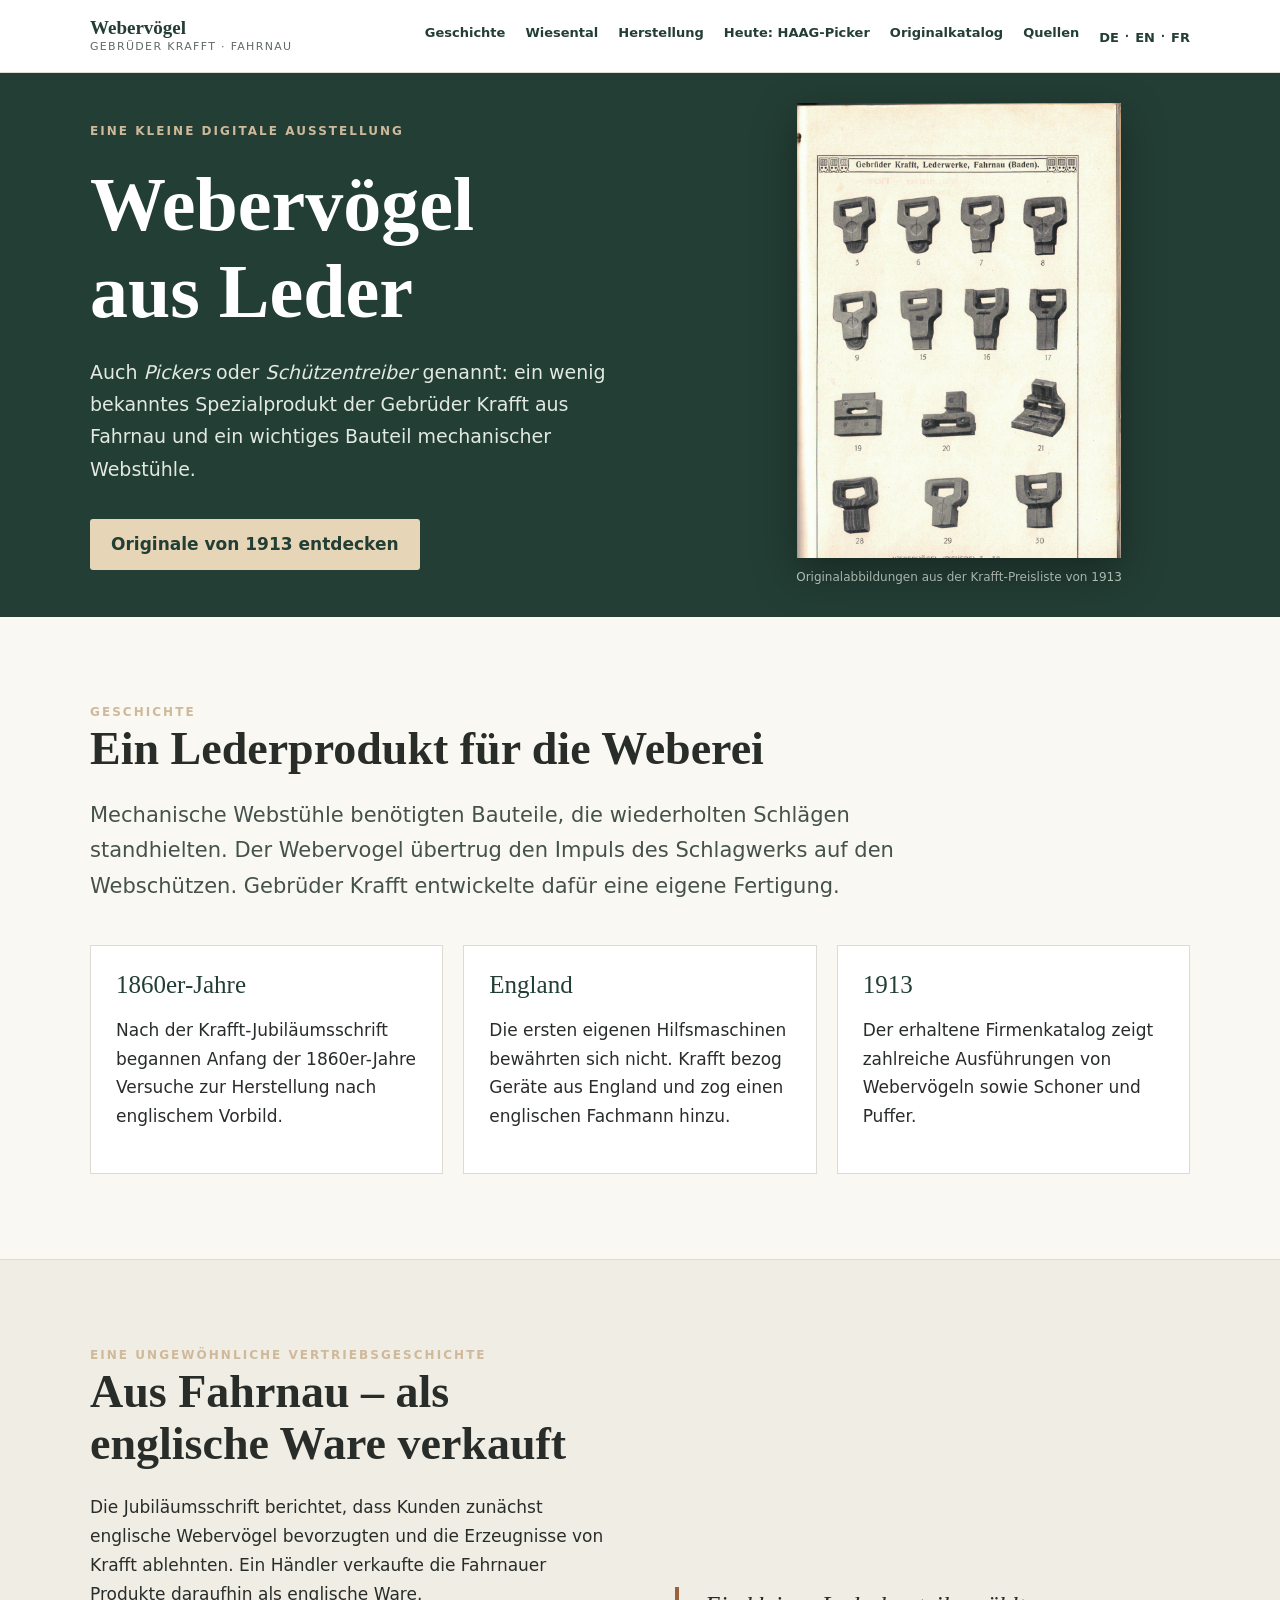
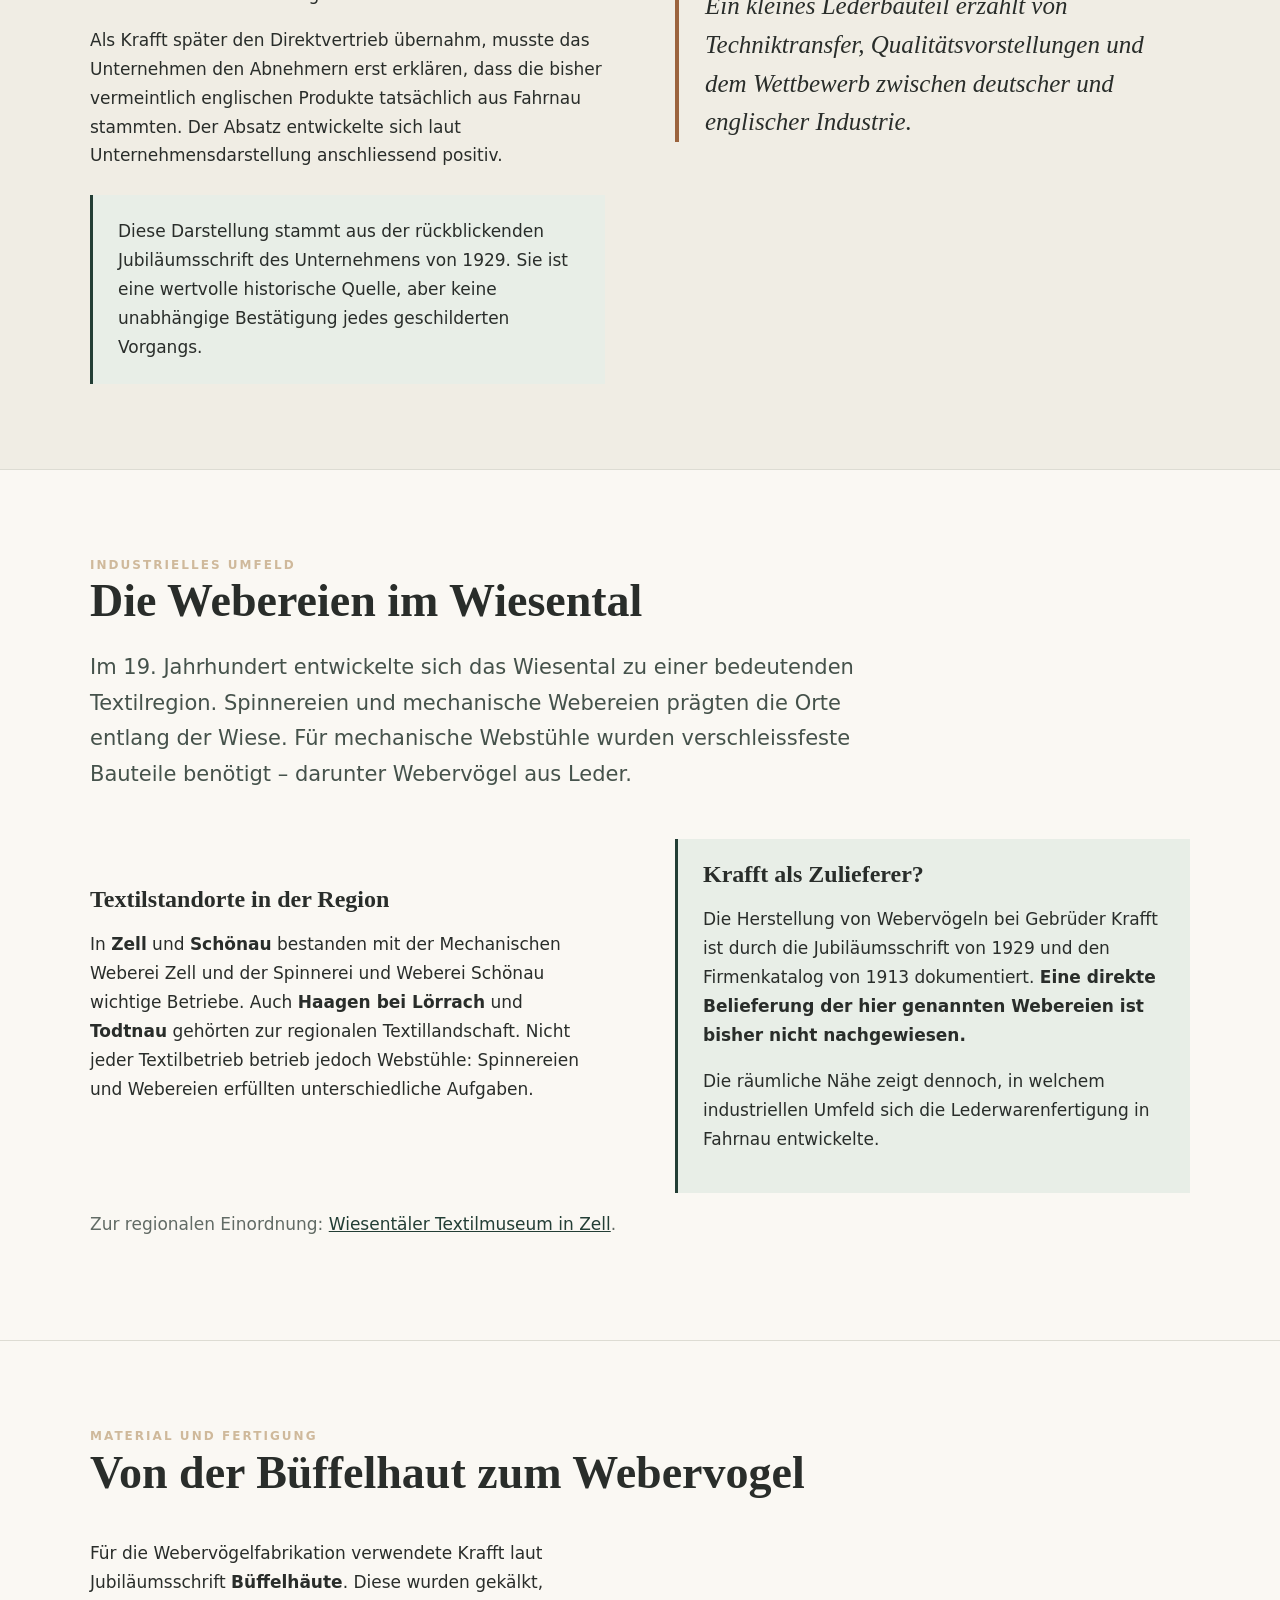
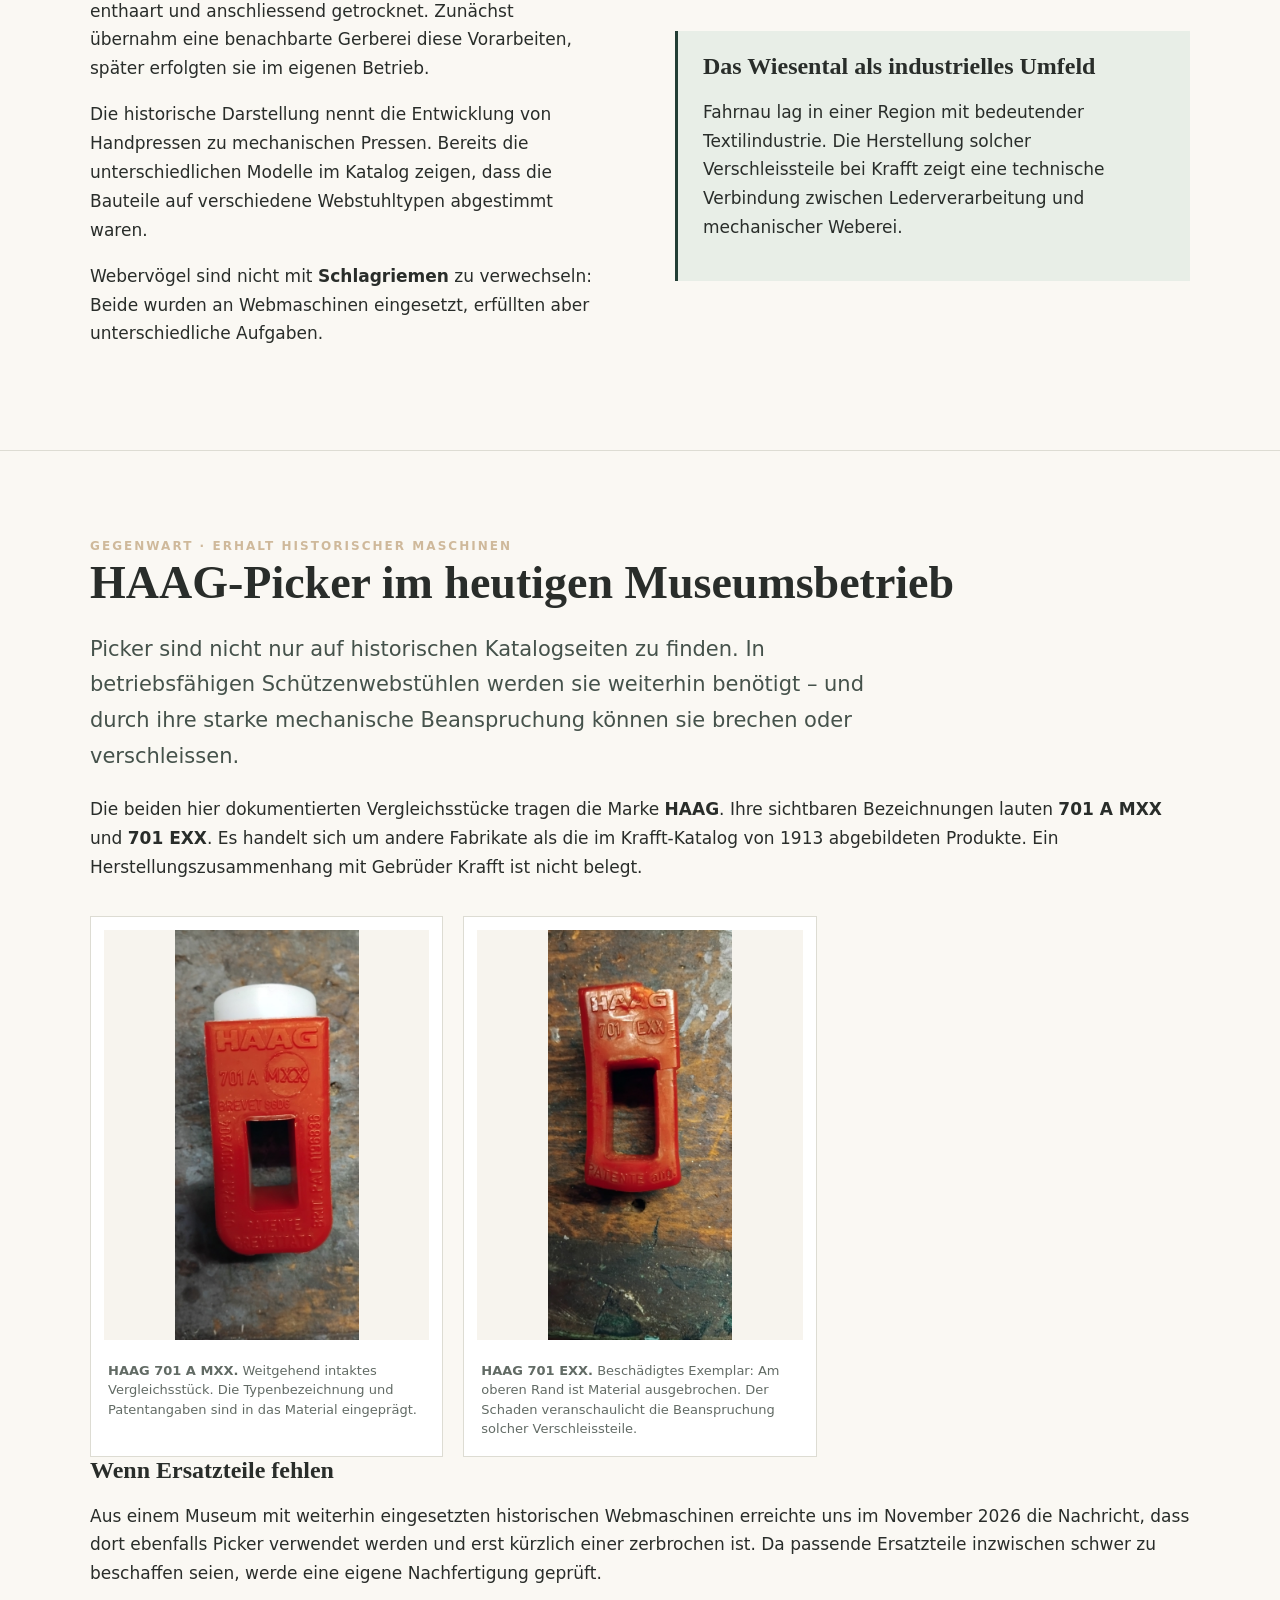
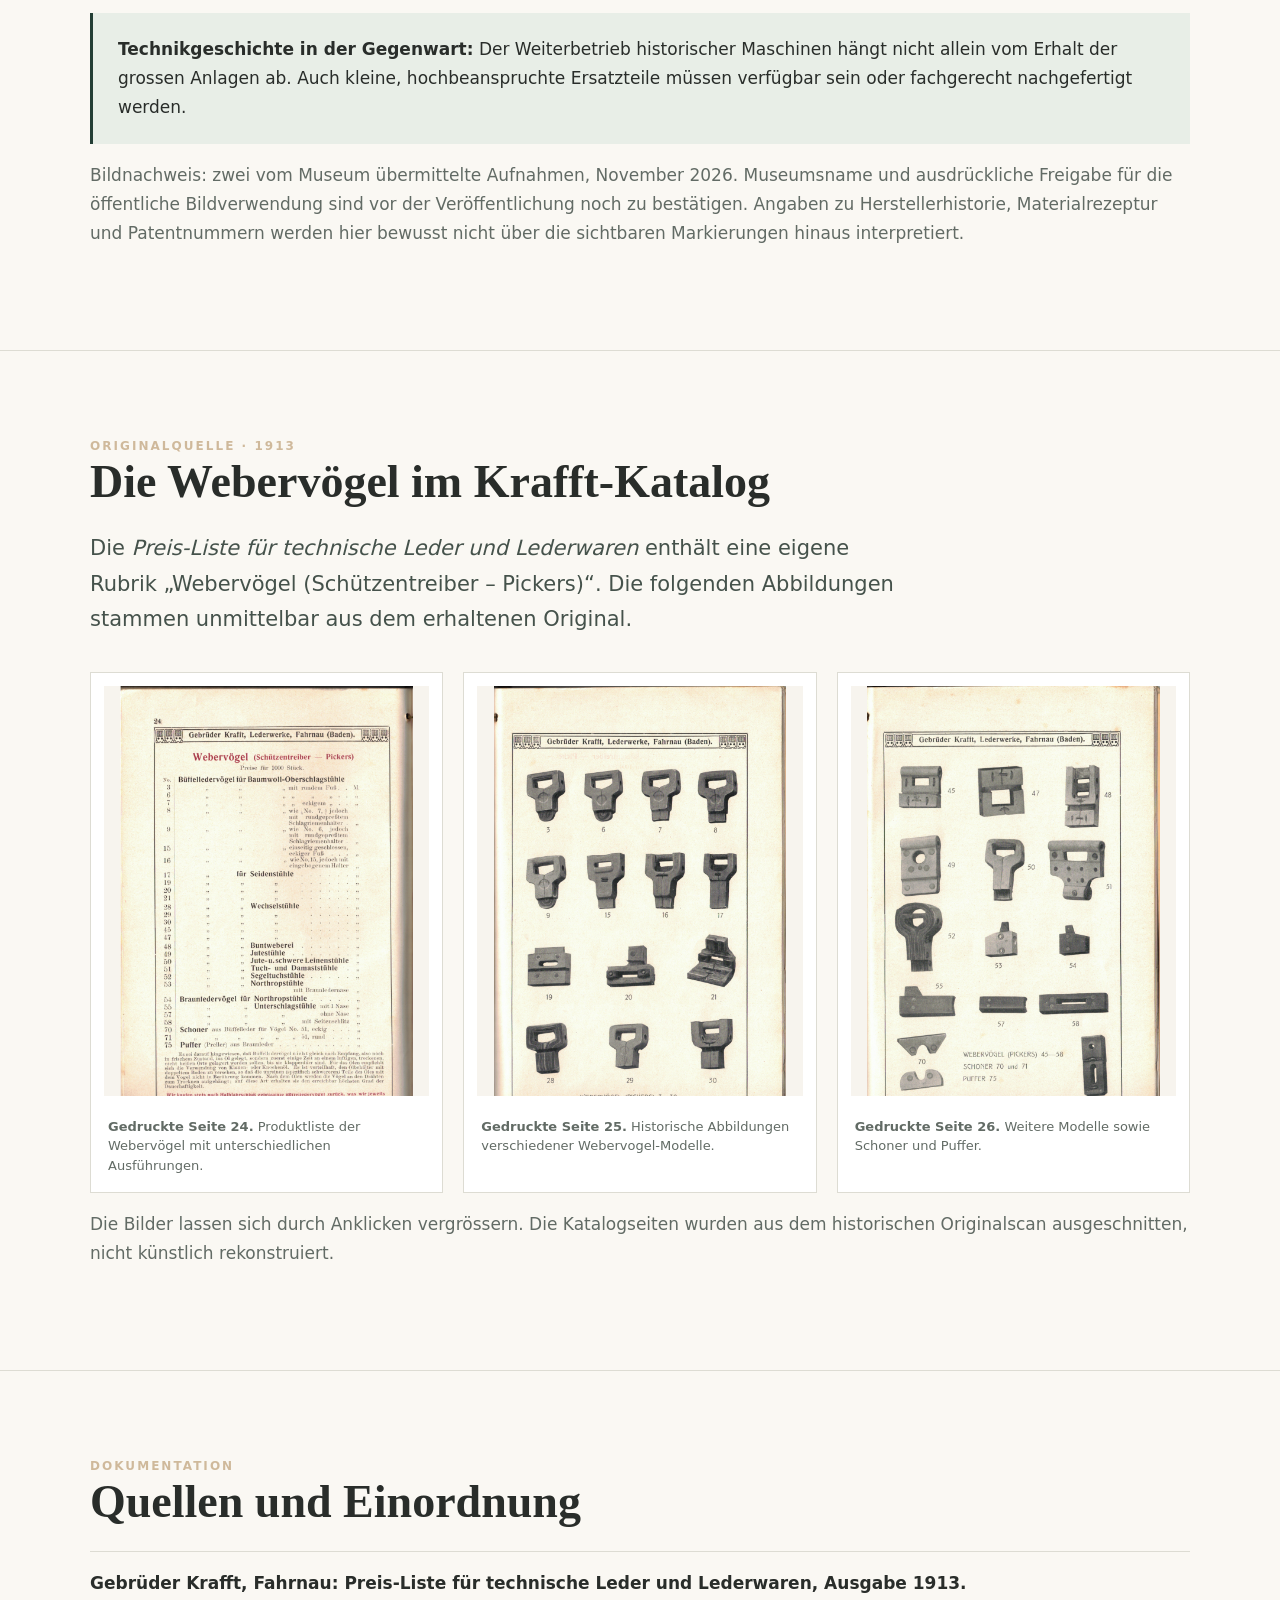
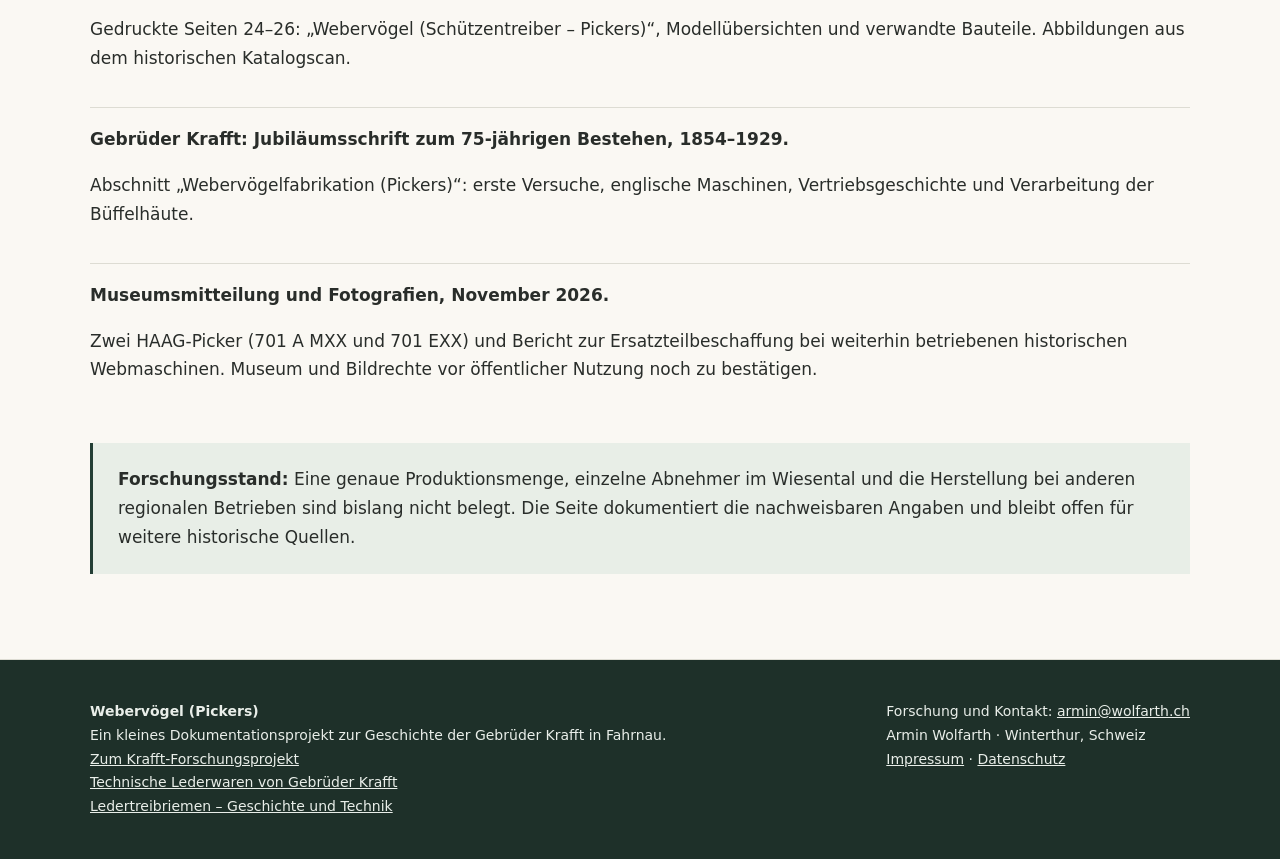
==== commit fa92b74a: "Add files via upload" ====
--- a/index.html
+++ b/index.html
@@ -1,27 +1,28 @@
-<!doctype html>
+<!DOCTYPE html>
+
 <html lang="de">
 <head>
-<meta charset="utf-8">
-<meta name="viewport" content="width=device-width, initial-scale=1">
+<meta charset="utf-8"/>
+<meta content="width=device-width, initial-scale=1" name="viewport"/>
 <title>Webervögel (Pickers) aus Leder | Gebrüder Krafft Fahrnau</title>
-<meta name="description" content="Historische Webervögel (Pickers) aus Leder: Herstellung, englischer Technologietransfer, Krafft-Katalog 1913 und HAAG-Picker im heutigen Museumsbetrieb.">
-<meta name="robots" content="index,follow">
-<link rel="canonical" href="https://pickers.krafft-fahrnau.de/">
-<link rel="stylesheet" href="style.css">
-</head>
+<meta content="Historische Webervögel (Pickers) aus Leder: Herstellung, englischer Technologietransfer, Krafft-Katalog 1913 und HAAG-Picker im heutigen Museumsbetrieb." name="description"/>
+<meta content="index,follow" name="robots"/>
+<link href="https://pickers.krafft-fahrnau.de/" rel="canonical"/>
+<link href="style.css" rel="stylesheet"/>
+<link href="https://pickers.krafft-fahrnau.de/" hreflang="de" rel="alternate"/><link href="https://pickers.krafft-fahrnau.de/en/" hreflang="en" rel="alternate"/><link href="https://pickers.krafft-fahrnau.de/fr/" hreflang="fr" rel="alternate"/></head>
 <body>
 <header class="top"><div class="wrap top-inner"><a class="brand" href="#start">Webervögel <small>Gebrüder Krafft · Fahrnau</small></a>
-<nav aria-label="Hauptnavigation"><a href="#geschichte">Geschichte</a><a href="#wiesental">Wiesental</a><a href="#herstellung">Herstellung</a><a href="#haag">Heute: HAAG-Picker</a><a href="#katalog">Originalkatalog</a><a href="#quellen">Quellen</a></nav></div></header>
+<nav aria-label="Hauptnavigation"><a href="#geschichte">Geschichte</a><a href="#wiesental">Wiesental</a><a href="#herstellung">Herstellung</a><a href="#haag">Heute: HAAG-Picker</a><a href="#katalog">Originalkatalog</a><a href="#quellen">Quellen</a><span aria-label="Sprachen" class="language-switch"><a aria-current="page" href="/">DE</a> · <a href="/en/">EN</a> · <a href="/fr/">FR</a></span></nav></div></header>
 <main id="start">
-<section class="hero"><div class="wrap hero-grid"><div><div class="eyebrow">Eine kleine digitale Ausstellung</div><h1>Webervögel<br>aus Leder</h1><p>Auch <em>Pickers</em> oder <em>Schützentreiber</em> genannt: ein wenig bekanntes Spezialprodukt der Gebrüder Krafft aus Fahrnau und ein wichtiges Bauteil mechanischer Webstühle.</p><a class="button" href="#katalog">Originale von 1913 entdecken</a></div><figure><img src="assets/katalog-1913-webervoegel-modelle-1.png" alt="Historische Modellübersicht der Webervögel im Krafft-Katalog von 1913"><figcaption>Originalabbildungen aus der Krafft-Preisliste von 1913</figcaption></figure></div></section>
+<section class="hero"><div class="wrap hero-grid"><div><div class="eyebrow">Eine kleine digitale Ausstellung</div><h1>Webervögel<br/>aus Leder</h1><p>Auch <em>Pickers</em> oder <em>Schützentreiber</em> genannt: ein wenig bekanntes Spezialprodukt der Gebrüder Krafft aus Fahrnau und ein wichtiges Bauteil mechanischer Webstühle.</p><a class="button" href="#katalog">Originale von 1913 entdecken</a></div><figure><img alt="Historische Modellübersicht der Webervögel im Krafft-Katalog von 1913" src="assets/katalog-1913-webervoegel-modelle-1.png"/><figcaption>Originalabbildungen aus der Krafft-Preisliste von 1913</figcaption></figure></div></section>
 <section class="section" id="geschichte"><div class="wrap"><div class="eyebrow">Geschichte</div><h2>Ein Lederprodukt für die Weberei</h2><p class="intro">Mechanische Webstühle benötigten Bauteile, die wiederholten Schlägen standhielten. Der Webervogel übertrug den Impuls des Schlagwerks auf den Webschützen. Gebrüder Krafft entwickelte dafür eine eigene Fertigung.</p><div class="facts"><div class="fact"><strong>1860er-Jahre</strong><p>Nach der Krafft-Jubiläumsschrift begannen Anfang der 1860er-Jahre Versuche zur Herstellung nach englischem Vorbild.</p></div><div class="fact"><strong>England</strong><p>Die ersten eigenen Hilfsmaschinen bewährten sich nicht. Krafft bezog Geräte aus England und zog einen englischen Fachmann hinzu.</p></div><div class="fact"><strong>1913</strong><p>Der erhaltene Firmenkatalog zeigt zahlreiche Ausführungen von Webervögeln sowie Schoner und Puffer.</p></div></div></div></section>
 <section class="section story"><div class="wrap two"><div><div class="eyebrow">Eine ungewöhnliche Vertriebsgeschichte</div><h2>Aus Fahrnau – als englische Ware verkauft</h2><p>Die Jubiläumsschrift berichtet, dass Kunden zunächst englische Webervögel bevorzugten und die Erzeugnisse von Krafft ablehnten. Ein Händler verkaufte die Fahrnauer Produkte daraufhin als englische Ware.</p><p>Als Krafft später den Direktvertrieb übernahm, musste das Unternehmen den Abnehmern erst erklären, dass die bisher vermeintlich englischen Produkte tatsächlich aus Fahrnau stammten. Der Absatz entwickelte sich laut Unternehmensdarstellung anschliessend positiv.</p><div class="note">Diese Darstellung stammt aus der rückblickenden Jubiläumsschrift des Unternehmens von 1929. Sie ist eine wertvolle historische Quelle, aber keine unabhängige Bestätigung jedes geschilderten Vorgangs.</div></div><div><p class="quote">Ein kleines Lederbauteil erzählt von Techniktransfer, Qualitätsvorstellungen und dem Wettbewerb zwischen deutscher und englischer Industrie.</p></div></div></section>
-<section class="section" id="wiesental"><div class="wrap"><div class="eyebrow">Industrielles Umfeld</div><h2>Die Webereien im Wiesental</h2><p class="intro">Im 19. Jahrhundert entwickelte sich das Wiesental zu einer bedeutenden Textilregion. Spinnereien und mechanische Webereien prägten die Orte entlang der Wiese. Für mechanische Webstühle wurden verschleissfeste Bauteile benötigt – darunter Webervögel aus Leder.</p><div class="two"><div><h3>Textilstandorte in der Region</h3><p>In <strong>Zell</strong> und <strong>Schönau</strong> bestanden mit der Mechanischen Weberei Zell und der Spinnerei und Weberei Schönau wichtige Betriebe. Auch <strong>Haagen bei Lörrach</strong> und <strong>Todtnau</strong> gehörten zur regionalen Textillandschaft. Nicht jeder Textilbetrieb betrieb jedoch Webstühle: Spinnereien und Webereien erfüllten unterschiedliche Aufgaben.</p></div><div class="note"><h3>Krafft als Zulieferer?</h3><p>Die Herstellung von Webervögeln bei Gebrüder Krafft ist durch die Jubiläumsschrift von 1929 und den Firmenkatalog von 1913 dokumentiert. <strong>Eine direkte Belieferung der hier genannten Webereien ist bisher nicht nachgewiesen.</strong></p><p>Die räumliche Nähe zeigt dennoch, in welchem industriellen Umfeld sich die Lederwarenfertigung in Fahrnau entwickelte.</p></div></div><p class="muted">Zur regionalen Einordnung: <a href="https://www.wiesentaeler-textilmuseum.de/" target="_blank" rel="noopener noreferrer">Wiesentäler Textilmuseum in Zell</a>.</p></div></section>
+<section class="section" id="wiesental"><div class="wrap"><div class="eyebrow">Industrielles Umfeld</div><h2>Die Webereien im Wiesental</h2><p class="intro">Im 19. Jahrhundert entwickelte sich das Wiesental zu einer bedeutenden Textilregion. Spinnereien und mechanische Webereien prägten die Orte entlang der Wiese. Für mechanische Webstühle wurden verschleissfeste Bauteile benötigt – darunter Webervögel aus Leder.</p><div class="two"><div><h3>Textilstandorte in der Region</h3><p>In <strong>Zell</strong> und <strong>Schönau</strong> bestanden mit der Mechanischen Weberei Zell und der Spinnerei und Weberei Schönau wichtige Betriebe. Auch <strong>Haagen bei Lörrach</strong> und <strong>Todtnau</strong> gehörten zur regionalen Textillandschaft. Nicht jeder Textilbetrieb betrieb jedoch Webstühle: Spinnereien und Webereien erfüllten unterschiedliche Aufgaben.</p></div><div class="note"><h3>Krafft als Zulieferer?</h3><p>Die Herstellung von Webervögeln bei Gebrüder Krafft ist durch die Jubiläumsschrift von 1929 und den Firmenkatalog von 1913 dokumentiert. <strong>Eine direkte Belieferung der hier genannten Webereien ist bisher nicht nachgewiesen.</strong></p><p>Die räumliche Nähe zeigt dennoch, in welchem industriellen Umfeld sich die Lederwarenfertigung in Fahrnau entwickelte.</p></div></div><p class="muted">Zur regionalen Einordnung: <a href="https://www.wiesentaeler-textilmuseum.de/" rel="noopener noreferrer" target="_blank">Wiesentäler Textilmuseum in Zell</a>.</p></div></section>
 <section class="section" id="herstellung"><div class="wrap"><div class="eyebrow">Material und Fertigung</div><h2>Von der Büffelhaut zum Webervogel</h2><div class="two"><div><p>Für die Webervögelfabrikation verwendete Krafft laut Jubiläumsschrift <strong>Büffelhäute</strong>. Diese wurden gekälkt, enthaart und anschliessend getrocknet. Zunächst übernahm eine benachbarte Gerberei diese Vorarbeiten, später erfolgten sie im eigenen Betrieb.</p><p>Die historische Darstellung nennt die Entwicklung von Handpressen zu mechanischen Pressen. Bereits die unterschiedlichen Modelle im Katalog zeigen, dass die Bauteile auf verschiedene Webstuhltypen abgestimmt waren.</p><p>Webervögel sind nicht mit <strong>Schlagriemen</strong> zu verwechseln: Beide wurden an Webmaschinen eingesetzt, erfüllten aber unterschiedliche Aufgaben.</p></div><div class="note"><h3>Das Wiesental als industrielles Umfeld</h3><p>Fahrnau lag in einer Region mit bedeutender Textilindustrie. Die Herstellung solcher Verschleissteile bei Krafft zeigt eine technische Verbindung zwischen Lederverarbeitung und mechanischer Weberei.</p></div></div></div></section>
 <section class="section" id="haag"><div class="wrap"><div class="eyebrow">Gegenwart · Erhalt historischer Maschinen</div><h2>HAAG-Picker im heutigen Museumsbetrieb</h2><p class="intro">Picker sind nicht nur auf historischen Katalogseiten zu finden. In betriebsfähigen Schützenwebstühlen werden sie weiterhin benötigt – und durch ihre starke mechanische Beanspruchung können sie brechen oder verschleissen.</p><p>Die beiden hier dokumentierten Vergleichsstücke tragen die Marke <strong>HAAG</strong>. Ihre sichtbaren Bezeichnungen lauten <strong>701 A MXX</strong> und <strong>701 EXX</strong>. Es handelt sich um andere Fabrikate als die im Krafft-Katalog von 1913 abgebildeten Produkte. Ein Herstellungszusammenhang mit Gebrüder Krafft ist nicht belegt.</p>
-<div class="gallery haag-gallery"><figure><a href="assets/haag-701-a-mxx.jpg" target="_blank" rel="noopener noreferrer"><img loading="lazy" src="assets/haag-701-a-mxx.jpg" alt="Roter HAAG-Picker 701 A MXX mit rechteckiger Öffnung und weissem oberen Bauteil"></a><figcaption><strong>HAAG 701 A MXX.</strong> Weitgehend intaktes Vergleichsstück. Die Typenbezeichnung und Patentangaben sind in das Material eingeprägt.</figcaption></figure><figure><a href="assets/haag-701-exx-beschaedigt.jpg" target="_blank" rel="noopener noreferrer"><img loading="lazy" src="assets/haag-701-exx-beschaedigt.jpg" alt="Roter HAAG-Picker 701 EXX mit deutlich ausgebrochenem oberen Rand"></a><figcaption><strong>HAAG 701 EXX.</strong> Beschädigtes Exemplar: Am oberen Rand ist Material ausgebrochen. Der Schaden veranschaulicht die Beanspruchung solcher Verschleissteile.</figcaption></figure></div>
+<div class="gallery haag-gallery"><figure><a href="assets/haag-701-a-mxx.jpg" rel="noopener noreferrer" target="_blank"><img alt="Roter HAAG-Picker 701 A MXX mit rechteckiger Öffnung und weissem oberen Bauteil" loading="lazy" src="assets/haag-701-a-mxx.jpg"/></a><figcaption><strong>HAAG 701 A MXX.</strong> Weitgehend intaktes Vergleichsstück. Die Typenbezeichnung und Patentangaben sind in das Material eingeprägt.</figcaption></figure><figure><a href="assets/haag-701-exx-beschaedigt.jpg" rel="noopener noreferrer" target="_blank"><img alt="Roter HAAG-Picker 701 EXX mit deutlich ausgebrochenem oberen Rand" loading="lazy" src="assets/haag-701-exx-beschaedigt.jpg"/></a><figcaption><strong>HAAG 701 EXX.</strong> Beschädigtes Exemplar: Am oberen Rand ist Material ausgebrochen. Der Schaden veranschaulicht die Beanspruchung solcher Verschleissteile.</figcaption></figure></div>
 <h3>Wenn Ersatzteile fehlen</h3><p>Aus einem Museum mit weiterhin eingesetzten historischen Webmaschinen erreichte uns im November 2026 die Nachricht, dass dort ebenfalls Picker verwendet werden und erst kürzlich einer zerbrochen ist. Da passende Ersatzteile inzwischen schwer zu beschaffen seien, werde eine eigene Nachfertigung geprüft.</p><div class="note"><strong>Technikgeschichte in der Gegenwart:</strong> Der Weiterbetrieb historischer Maschinen hängt nicht allein vom Erhalt der grossen Anlagen ab. Auch kleine, hochbeanspruchte Ersatzteile müssen verfügbar sein oder fachgerecht nachgefertigt werden.</div><p class="muted">Bildnachweis: zwei vom Museum übermittelte Aufnahmen, November 2026. Museumsname und ausdrückliche Freigabe für die öffentliche Bildverwendung sind vor der Veröffentlichung noch zu bestätigen. Angaben zu Herstellerhistorie, Materialrezeptur und Patentnummern werden hier bewusst nicht über die sichtbaren Markierungen hinaus interpretiert.</p></div></section>
-<section class="section" id="katalog"><div class="wrap"><div class="eyebrow">Originalquelle · 1913</div><h2>Die Webervögel im Krafft-Katalog</h2><p class="intro">Die <em>Preis-Liste für technische Leder und Lederwaren</em> enthält eine eigene Rubrik „Webervögel (Schützentreiber – Pickers)“. Die folgenden Abbildungen stammen unmittelbar aus dem erhaltenen Original.</p><div class="gallery"><figure><a href="assets/katalog-1913-webervoegel-preise.png" target="_blank" rel="noopener noreferrer"><img loading="lazy" src="assets/katalog-1913-webervoegel-preise.png" alt="Krafft-Katalog 1913, gedruckte Seite 24: Webervögel und Modellnummern"></a><figcaption><strong>Gedruckte Seite 24.</strong> Produktliste der Webervögel mit unterschiedlichen Ausführungen.</figcaption></figure><figure><a href="assets/katalog-1913-webervoegel-modelle-1.png" target="_blank" rel="noopener noreferrer"><img loading="lazy" src="assets/katalog-1913-webervoegel-modelle-1.png" alt="Krafft-Katalog 1913, Modellabbildungen auf gedruckter Seite 25"></a><figcaption><strong>Gedruckte Seite 25.</strong> Historische Abbildungen verschiedener Webervogel-Modelle.</figcaption></figure><figure><a href="assets/katalog-1913-webervoegel-modelle-2.png" target="_blank" rel="noopener noreferrer"><img loading="lazy" src="assets/katalog-1913-webervoegel-modelle-2.png" alt="Krafft-Katalog 1913, gedruckte Seite 26: weitere Pickers, Schoner und Puffer"></a><figcaption><strong>Gedruckte Seite 26.</strong> Weitere Modelle sowie Schoner und Puffer.</figcaption></figure></div><p class="muted">Die Bilder lassen sich durch Anklicken vergrössern. Die Katalogseiten wurden aus dem historischen Originalscan ausgeschnitten, nicht künstlich rekonstruiert.</p></div></section>
+<section class="section" id="katalog"><div class="wrap"><div class="eyebrow">Originalquelle · 1913</div><h2>Die Webervögel im Krafft-Katalog</h2><p class="intro">Die <em>Preis-Liste für technische Leder und Lederwaren</em> enthält eine eigene Rubrik „Webervögel (Schützentreiber – Pickers)“. Die folgenden Abbildungen stammen unmittelbar aus dem erhaltenen Original.</p><div class="gallery"><figure><a href="assets/katalog-1913-webervoegel-preise.png" rel="noopener noreferrer" target="_blank"><img alt="Krafft-Katalog 1913, gedruckte Seite 24: Webervögel und Modellnummern" loading="lazy" src="assets/katalog-1913-webervoegel-preise.png"/></a><figcaption><strong>Gedruckte Seite 24.</strong> Produktliste der Webervögel mit unterschiedlichen Ausführungen.</figcaption></figure><figure><a href="assets/katalog-1913-webervoegel-modelle-1.png" rel="noopener noreferrer" target="_blank"><img alt="Krafft-Katalog 1913, Modellabbildungen auf gedruckter Seite 25" loading="lazy" src="assets/katalog-1913-webervoegel-modelle-1.png"/></a><figcaption><strong>Gedruckte Seite 25.</strong> Historische Abbildungen verschiedener Webervogel-Modelle.</figcaption></figure><figure><a href="assets/katalog-1913-webervoegel-modelle-2.png" rel="noopener noreferrer" target="_blank"><img alt="Krafft-Katalog 1913, gedruckte Seite 26: weitere Pickers, Schoner und Puffer" loading="lazy" src="assets/katalog-1913-webervoegel-modelle-2.png"/></a><figcaption><strong>Gedruckte Seite 26.</strong> Weitere Modelle sowie Schoner und Puffer.</figcaption></figure></div><p class="muted">Die Bilder lassen sich durch Anklicken vergrössern. Die Katalogseiten wurden aus dem historischen Originalscan ausgeschnitten, nicht künstlich rekonstruiert.</p></div></section>
 <section class="section" id="quellen"><div class="wrap"><div class="eyebrow">Dokumentation</div><h2>Quellen und Einordnung</h2><div class="source"><strong>Gebrüder Krafft, Fahrnau: Preis-Liste für technische Leder und Lederwaren, Ausgabe 1913.</strong><p>Gedruckte Seiten 24–26: „Webervögel (Schützentreiber – Pickers)“, Modellübersichten und verwandte Bauteile. Abbildungen aus dem historischen Katalogscan.</p></div><div class="source"><strong>Gebrüder Krafft: Jubiläumsschrift zum 75-jährigen Bestehen, 1854–1929.</strong><p>Abschnitt „Webervögelfabrikation (Pickers)“: erste Versuche, englische Maschinen, Vertriebsgeschichte und Verarbeitung der Büffelhäute.</p></div><div class="source"><strong>Museumsmitteilung und Fotografien, November 2026.</strong><p>Zwei HAAG-Picker (701 A MXX und 701 EXX) und Bericht zur Ersatzteilbeschaffung bei weiterhin betriebenen historischen Webmaschinen. Museum und Bildrechte vor öffentlicher Nutzung noch zu bestätigen.</p></div><div class="note"><strong>Forschungsstand:</strong> Eine genaue Produktionsmenge, einzelne Abnehmer im Wiesental und die Herstellung bei anderen regionalen Betrieben sind bislang nicht belegt. Die Seite dokumentiert die nachweisbaren Angaben und bleibt offen für weitere historische Quellen.</div></div></section>
-</main><footer class="footer"><div class="wrap footer-inner"><p><strong>Webervögel (Pickers)</strong><br>Ein kleines Dokumentationsprojekt zur Geschichte der Gebrüder Krafft in Fahrnau.<br><a href="https://krafft-fahrnau.de/">Zum Krafft-Forschungsprojekt</a><br><a href="https://technische-lederwaren.krafft-fahrnau.de/">Technische Lederwaren von Gebrüder Krafft</a><br><a href="https://ledertreibriemen.de/">Ledertreibriemen – Geschichte und Technik</a></p><p>Forschung und Kontakt: <a href="mailto:armin@wolfarth.ch">armin@wolfarth.ch</a><br>Armin Wolfarth · Winterthur, Schweiz<br><a href="impressum.html">Impressum</a> · <a href="datenschutz.html">Datenschutz</a></p></div></footer>
+</main><footer class="footer"><div class="wrap footer-inner"><p><strong>Webervögel (Pickers)</strong><br/>Ein kleines Dokumentationsprojekt zur Geschichte der Gebrüder Krafft in Fahrnau.<br/><a href="https://krafft-fahrnau.de/">Zum Krafft-Forschungsprojekt</a><br/><a href="https://technische-lederwaren.krafft-fahrnau.de/">Technische Lederwaren von Gebrüder Krafft</a><br/><a href="https://ledertreibriemen.de/">Ledertreibriemen – Geschichte und Technik</a></p><p>Forschung und Kontakt: <a href="mailto:armin@wolfarth.ch">armin@wolfarth.ch</a><br/>Armin Wolfarth · Winterthur, Schweiz<br/><a href="impressum.html">Impressum</a> · <a href="datenschutz.html">Datenschutz</a></p></div></footer>
 </body></html>
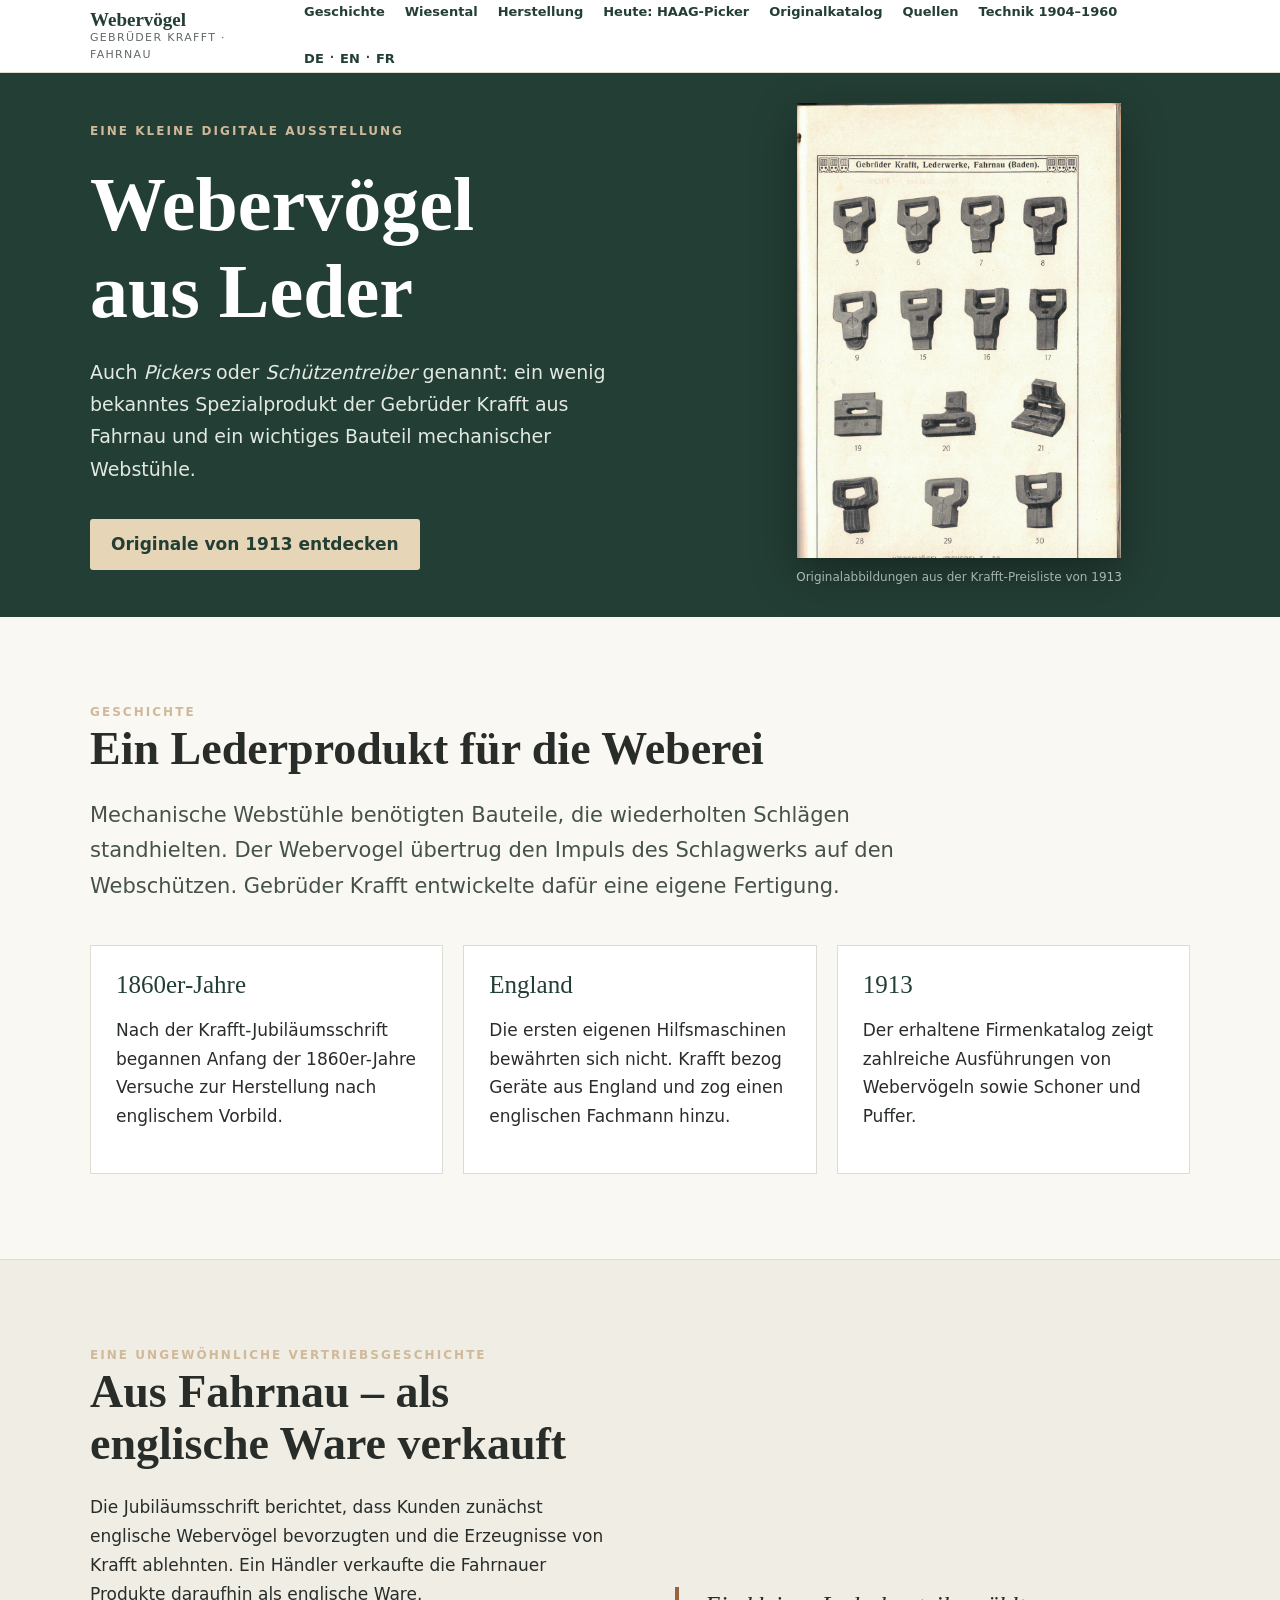
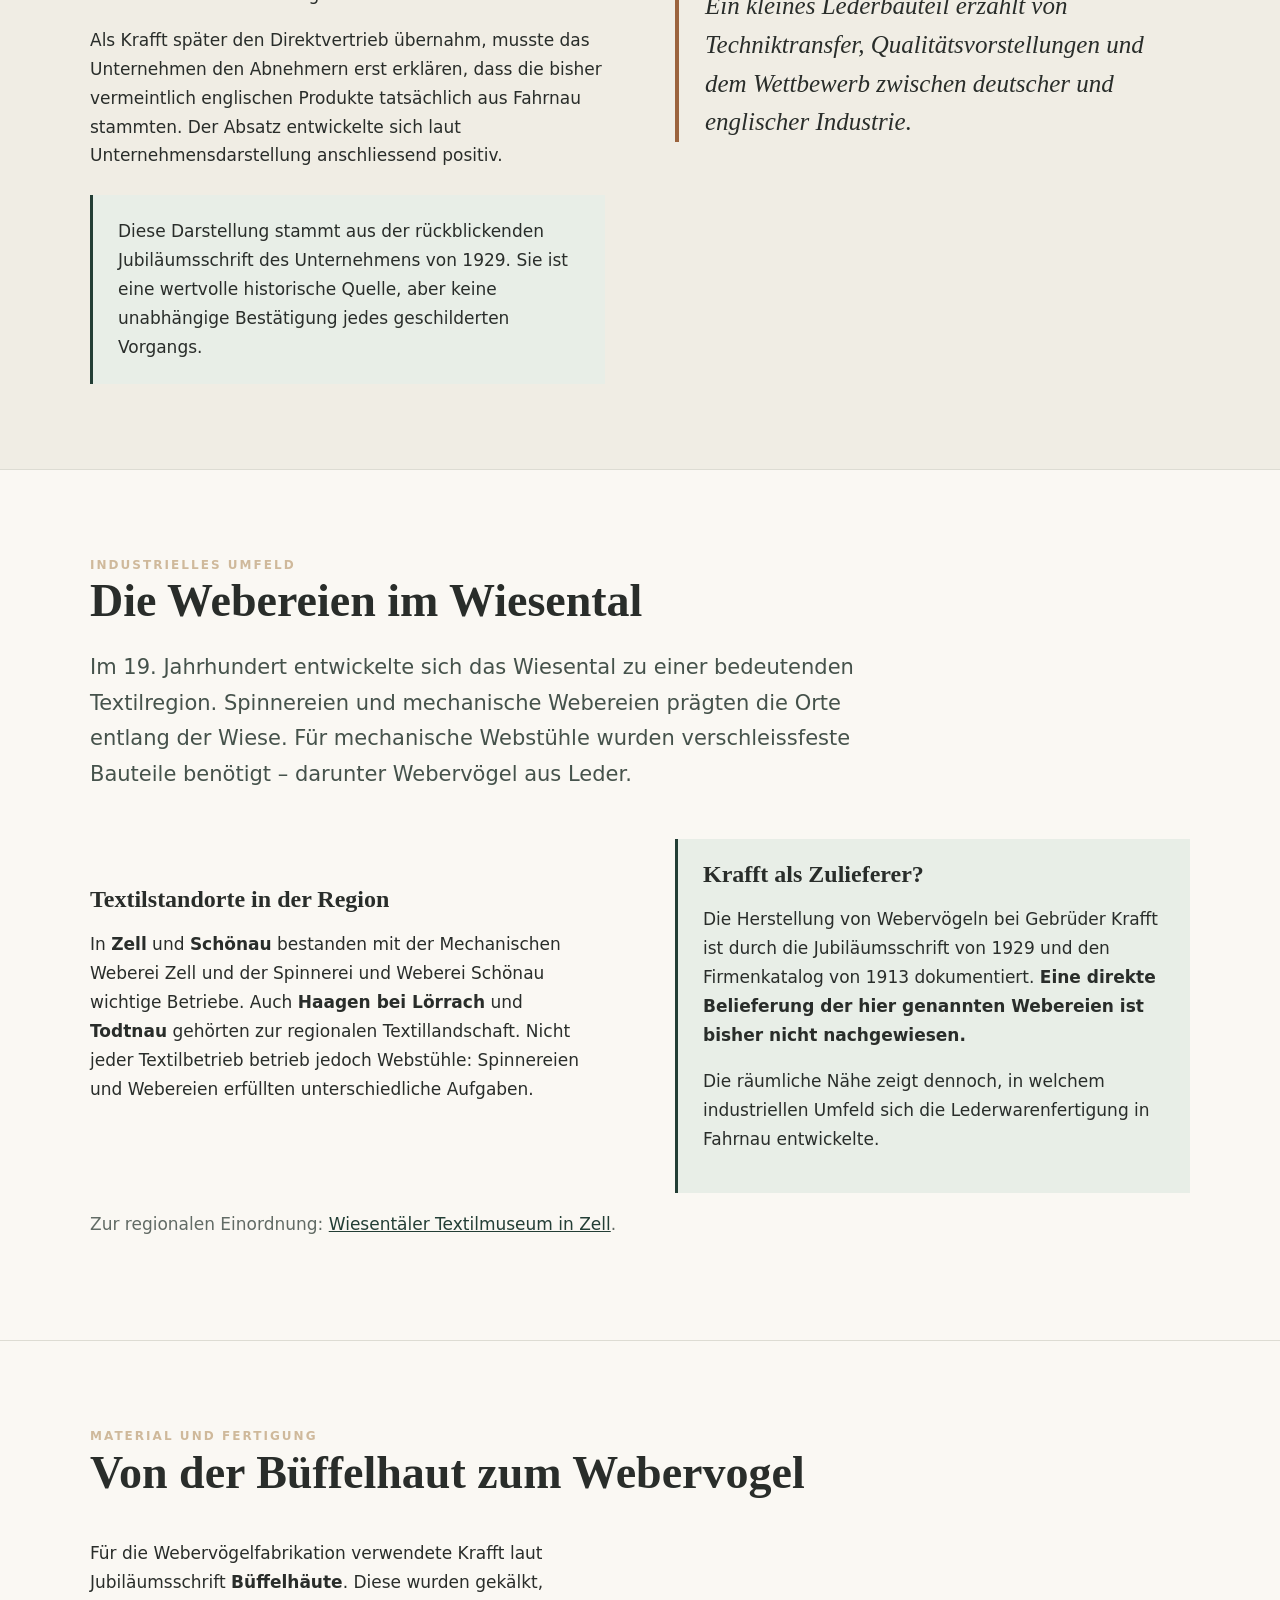
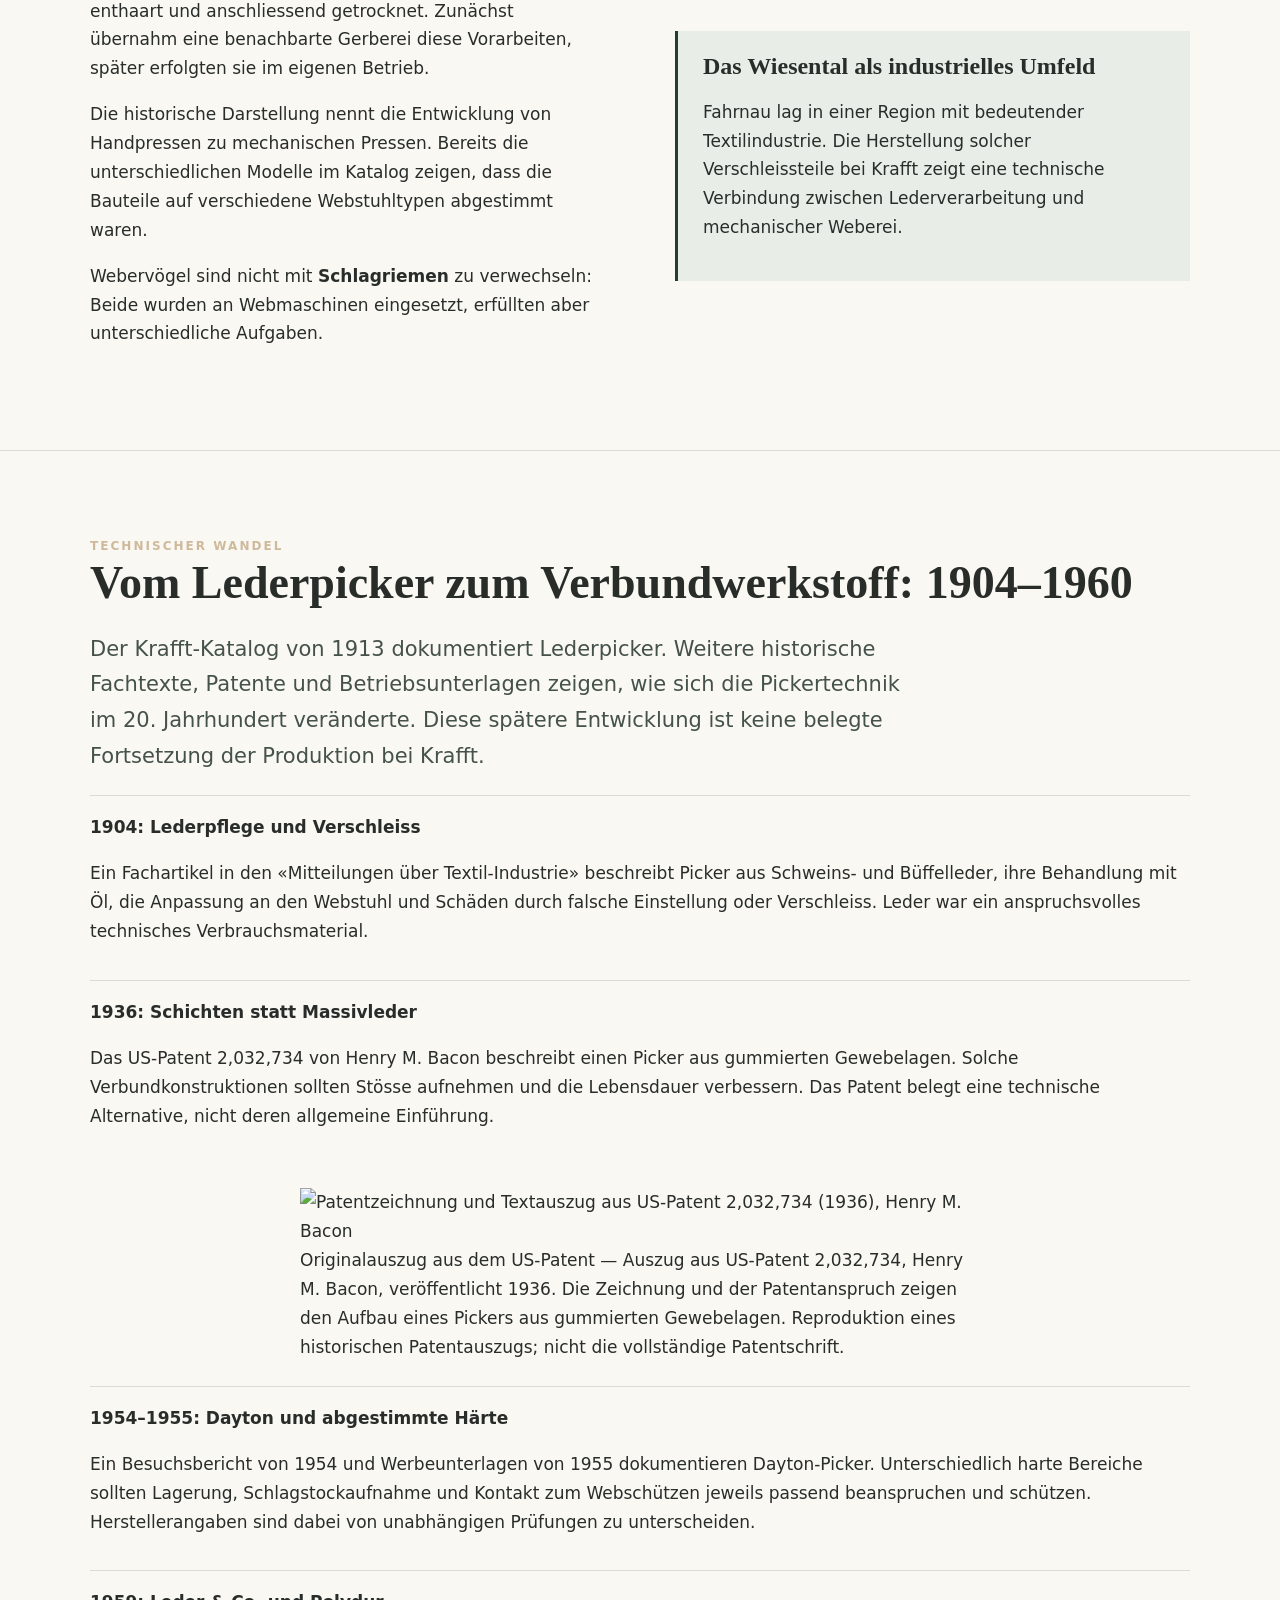
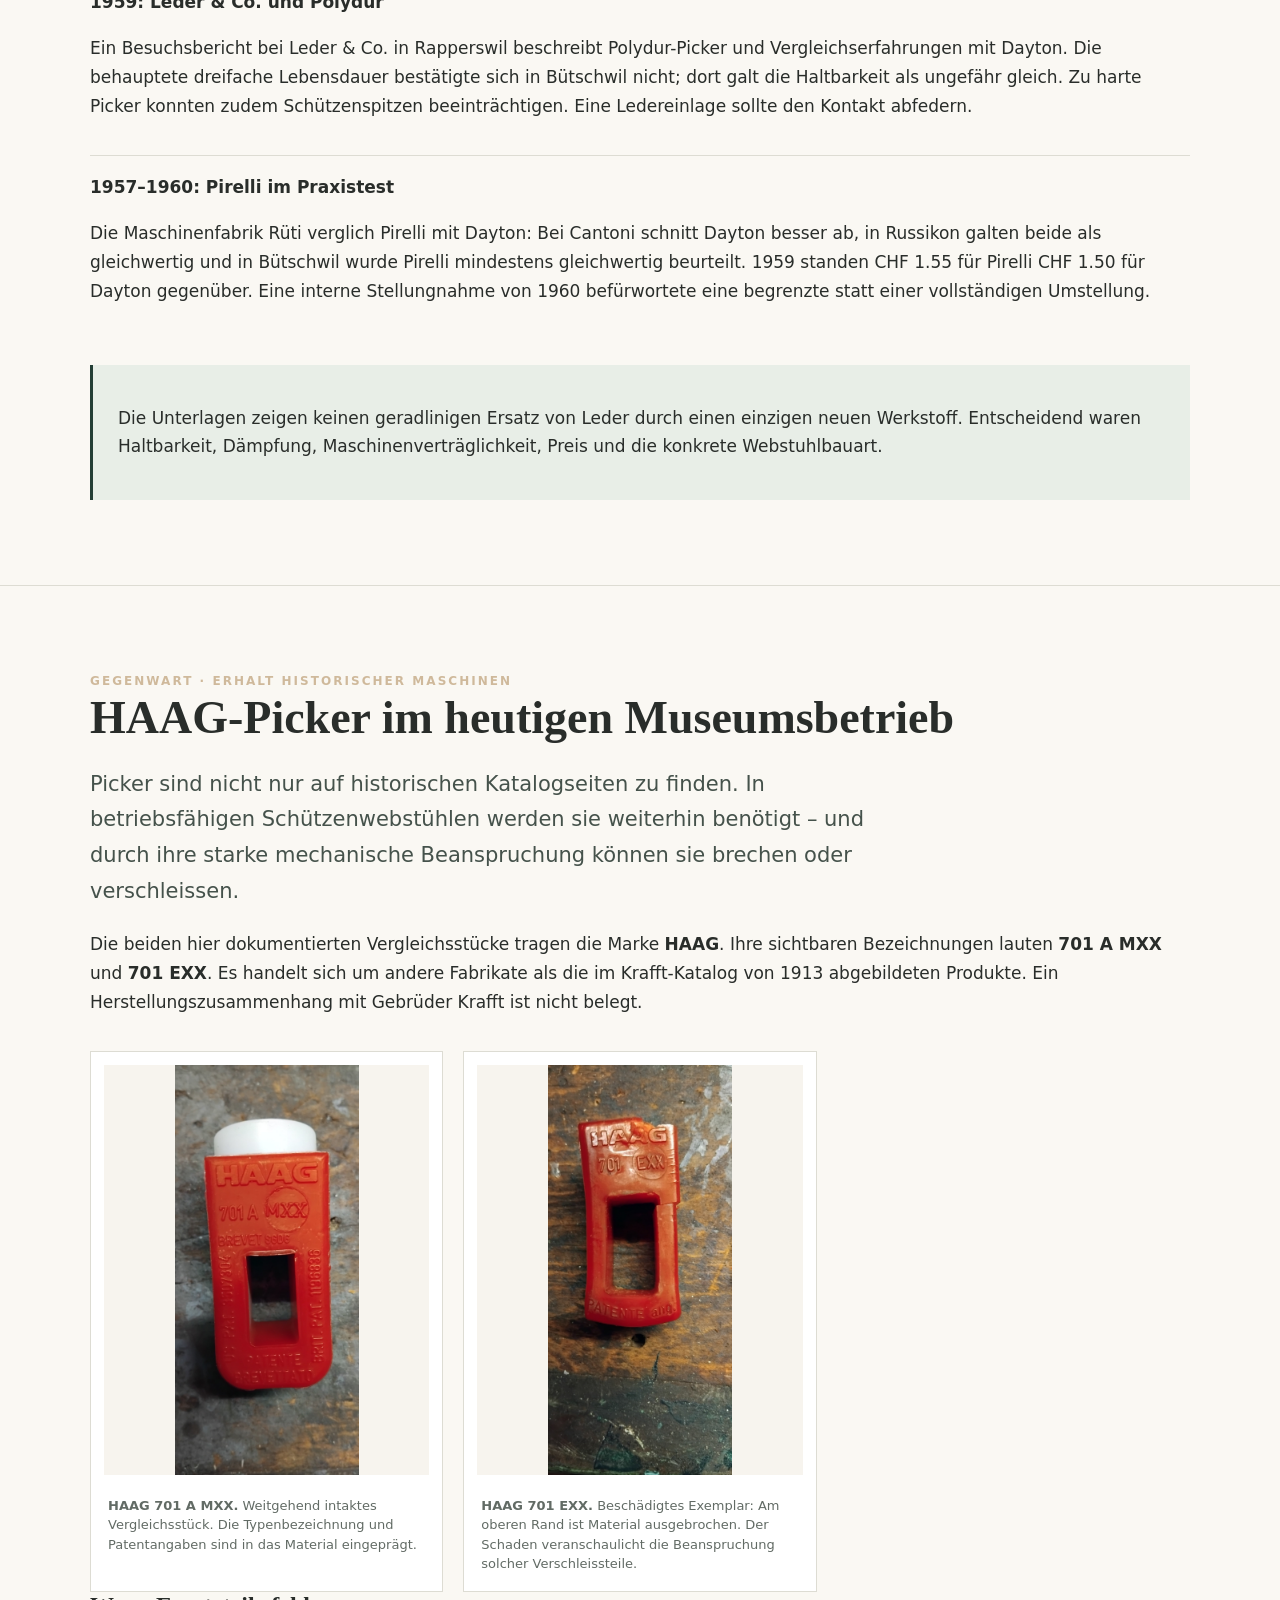
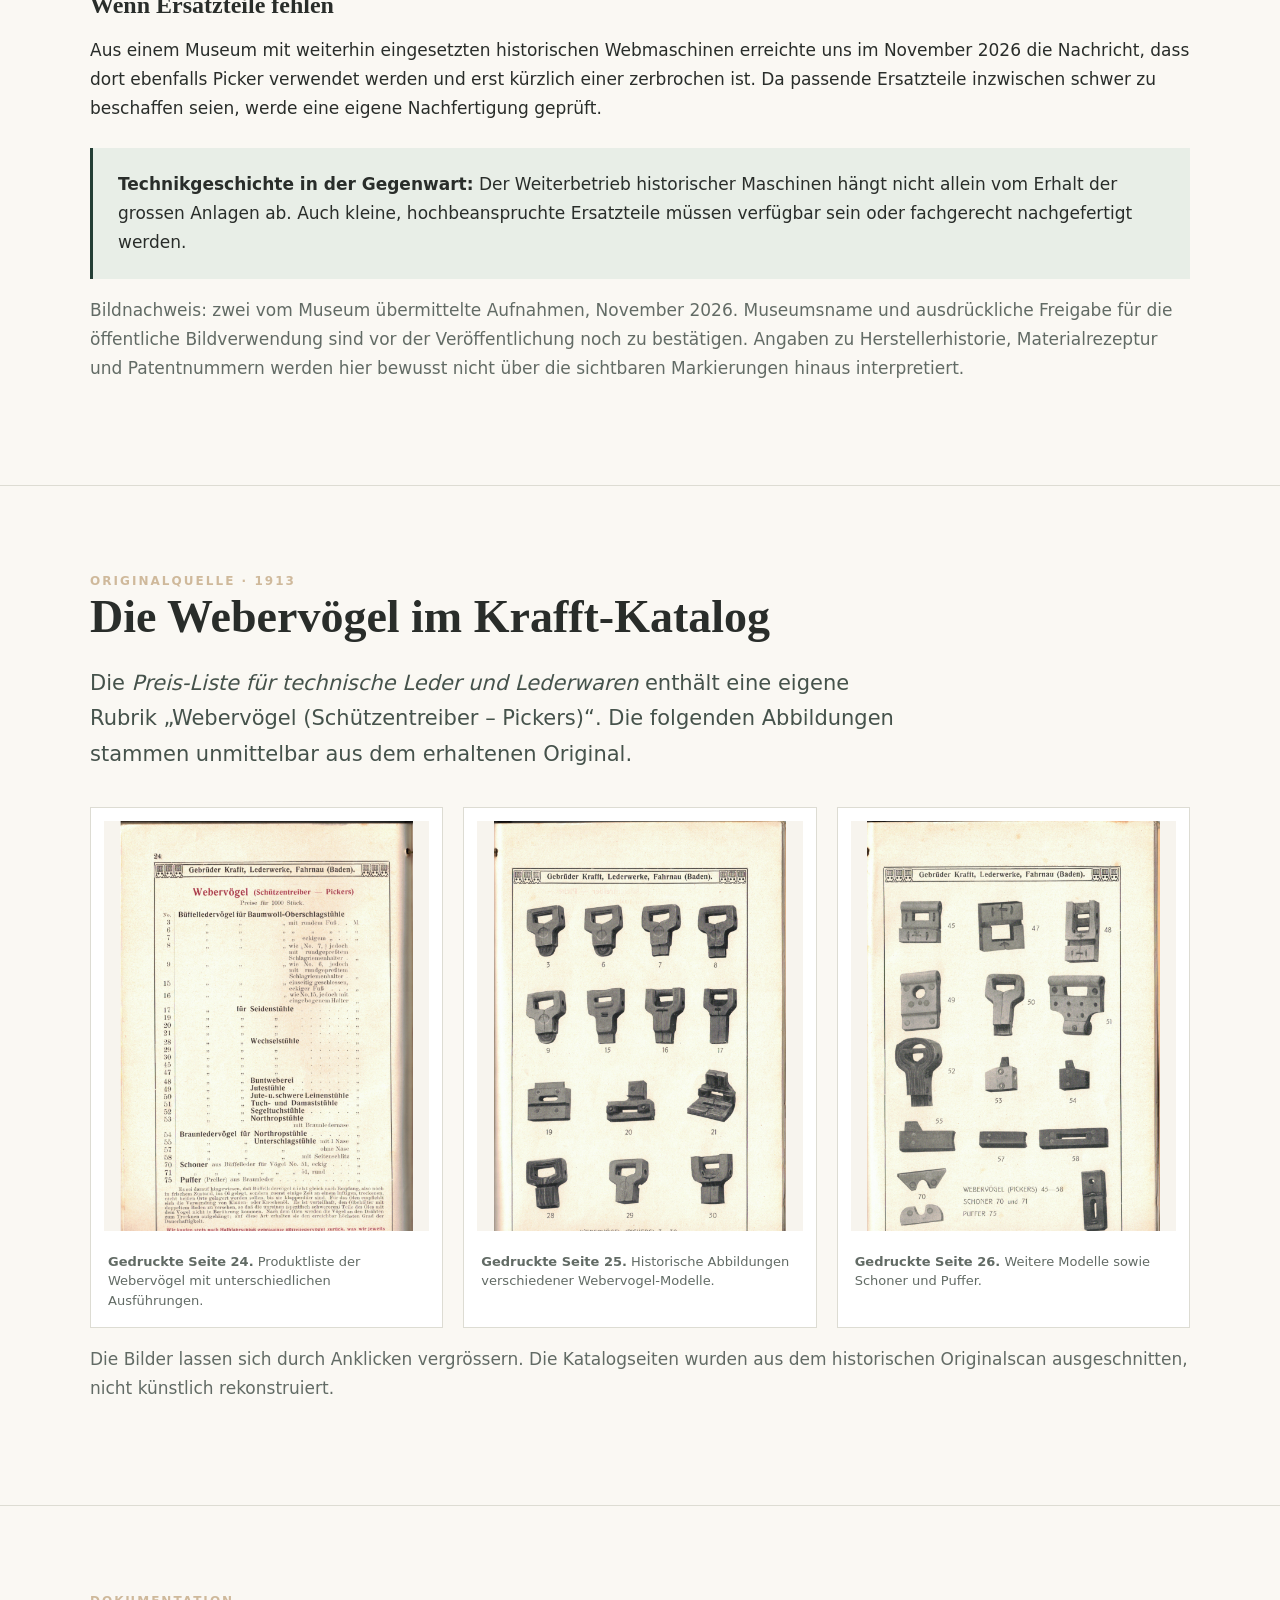
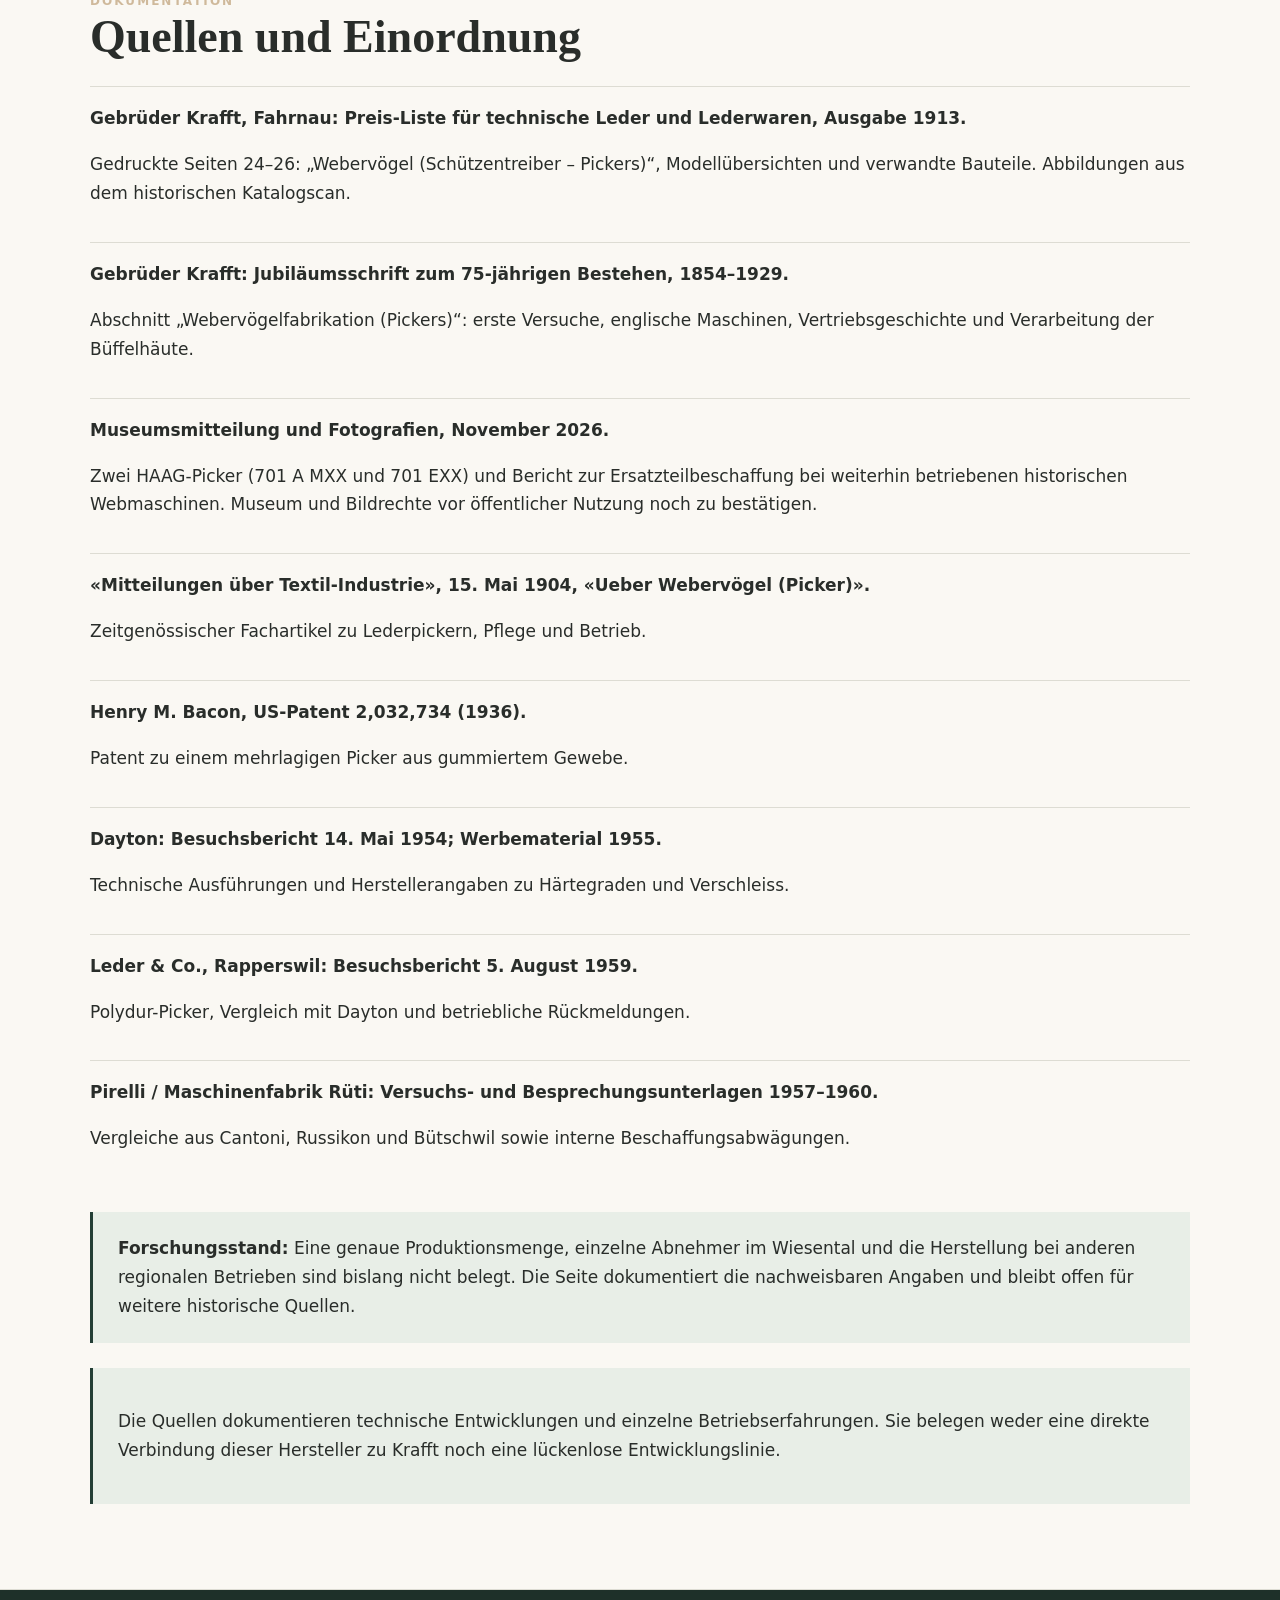
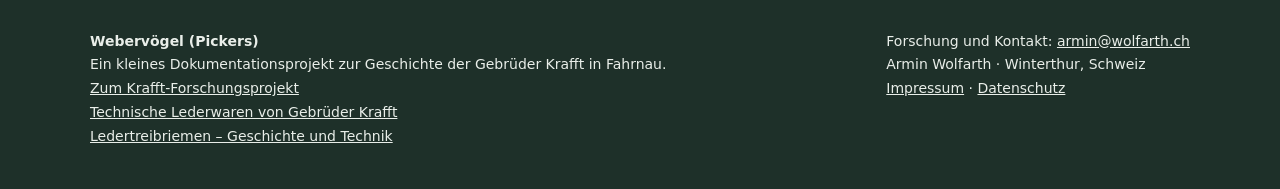
==== commit e280da41: "Add files via upload" ====
--- a/index.html
+++ b/index.html
@@ -12,17 +12,17 @@
 <link href="https://pickers.krafft-fahrnau.de/" hreflang="de" rel="alternate"/><link href="https://pickers.krafft-fahrnau.de/en/" hreflang="en" rel="alternate"/><link href="https://pickers.krafft-fahrnau.de/fr/" hreflang="fr" rel="alternate"/></head>
 <body>
 <header class="top"><div class="wrap top-inner"><a class="brand" href="#start">Webervögel <small>Gebrüder Krafft · Fahrnau</small></a>
-<nav aria-label="Hauptnavigation"><a href="#geschichte">Geschichte</a><a href="#wiesental">Wiesental</a><a href="#herstellung">Herstellung</a><a href="#haag">Heute: HAAG-Picker</a><a href="#katalog">Originalkatalog</a><a href="#quellen">Quellen</a><span aria-label="Sprachen" class="language-switch"><a aria-current="page" href="/">DE</a> · <a href="/en/">EN</a> · <a href="/fr/">FR</a></span></nav></div></header>
+<nav aria-label="Hauptnavigation"><a href="#geschichte">Geschichte</a><a href="#wiesental">Wiesental</a><a href="#herstellung">Herstellung</a><a href="#haag">Heute: HAAG-Picker</a><a href="#katalog">Originalkatalog</a><a href="#quellen">Quellen</a><a href="#entwicklung">Technik 1904–1960</a><span aria-label="Sprachen" class="language-switch"><a aria-current="page" href="/">DE</a> · <a href="/en/">EN</a> · <a href="/fr/">FR</a></span></nav></div></header>
 <main id="start">
 <section class="hero"><div class="wrap hero-grid"><div><div class="eyebrow">Eine kleine digitale Ausstellung</div><h1>Webervögel<br/>aus Leder</h1><p>Auch <em>Pickers</em> oder <em>Schützentreiber</em> genannt: ein wenig bekanntes Spezialprodukt der Gebrüder Krafft aus Fahrnau und ein wichtiges Bauteil mechanischer Webstühle.</p><a class="button" href="#katalog">Originale von 1913 entdecken</a></div><figure><img alt="Historische Modellübersicht der Webervögel im Krafft-Katalog von 1913" src="assets/katalog-1913-webervoegel-modelle-1.png"/><figcaption>Originalabbildungen aus der Krafft-Preisliste von 1913</figcaption></figure></div></section>
 <section class="section" id="geschichte"><div class="wrap"><div class="eyebrow">Geschichte</div><h2>Ein Lederprodukt für die Weberei</h2><p class="intro">Mechanische Webstühle benötigten Bauteile, die wiederholten Schlägen standhielten. Der Webervogel übertrug den Impuls des Schlagwerks auf den Webschützen. Gebrüder Krafft entwickelte dafür eine eigene Fertigung.</p><div class="facts"><div class="fact"><strong>1860er-Jahre</strong><p>Nach der Krafft-Jubiläumsschrift begannen Anfang der 1860er-Jahre Versuche zur Herstellung nach englischem Vorbild.</p></div><div class="fact"><strong>England</strong><p>Die ersten eigenen Hilfsmaschinen bewährten sich nicht. Krafft bezog Geräte aus England und zog einen englischen Fachmann hinzu.</p></div><div class="fact"><strong>1913</strong><p>Der erhaltene Firmenkatalog zeigt zahlreiche Ausführungen von Webervögeln sowie Schoner und Puffer.</p></div></div></div></section>
 <section class="section story"><div class="wrap two"><div><div class="eyebrow">Eine ungewöhnliche Vertriebsgeschichte</div><h2>Aus Fahrnau – als englische Ware verkauft</h2><p>Die Jubiläumsschrift berichtet, dass Kunden zunächst englische Webervögel bevorzugten und die Erzeugnisse von Krafft ablehnten. Ein Händler verkaufte die Fahrnauer Produkte daraufhin als englische Ware.</p><p>Als Krafft später den Direktvertrieb übernahm, musste das Unternehmen den Abnehmern erst erklären, dass die bisher vermeintlich englischen Produkte tatsächlich aus Fahrnau stammten. Der Absatz entwickelte sich laut Unternehmensdarstellung anschliessend positiv.</p><div class="note">Diese Darstellung stammt aus der rückblickenden Jubiläumsschrift des Unternehmens von 1929. Sie ist eine wertvolle historische Quelle, aber keine unabhängige Bestätigung jedes geschilderten Vorgangs.</div></div><div><p class="quote">Ein kleines Lederbauteil erzählt von Techniktransfer, Qualitätsvorstellungen und dem Wettbewerb zwischen deutscher und englischer Industrie.</p></div></div></section>
 <section class="section" id="wiesental"><div class="wrap"><div class="eyebrow">Industrielles Umfeld</div><h2>Die Webereien im Wiesental</h2><p class="intro">Im 19. Jahrhundert entwickelte sich das Wiesental zu einer bedeutenden Textilregion. Spinnereien und mechanische Webereien prägten die Orte entlang der Wiese. Für mechanische Webstühle wurden verschleissfeste Bauteile benötigt – darunter Webervögel aus Leder.</p><div class="two"><div><h3>Textilstandorte in der Region</h3><p>In <strong>Zell</strong> und <strong>Schönau</strong> bestanden mit der Mechanischen Weberei Zell und der Spinnerei und Weberei Schönau wichtige Betriebe. Auch <strong>Haagen bei Lörrach</strong> und <strong>Todtnau</strong> gehörten zur regionalen Textillandschaft. Nicht jeder Textilbetrieb betrieb jedoch Webstühle: Spinnereien und Webereien erfüllten unterschiedliche Aufgaben.</p></div><div class="note"><h3>Krafft als Zulieferer?</h3><p>Die Herstellung von Webervögeln bei Gebrüder Krafft ist durch die Jubiläumsschrift von 1929 und den Firmenkatalog von 1913 dokumentiert. <strong>Eine direkte Belieferung der hier genannten Webereien ist bisher nicht nachgewiesen.</strong></p><p>Die räumliche Nähe zeigt dennoch, in welchem industriellen Umfeld sich die Lederwarenfertigung in Fahrnau entwickelte.</p></div></div><p class="muted">Zur regionalen Einordnung: <a href="https://www.wiesentaeler-textilmuseum.de/" rel="noopener noreferrer" target="_blank">Wiesentäler Textilmuseum in Zell</a>.</p></div></section>
 <section class="section" id="herstellung"><div class="wrap"><div class="eyebrow">Material und Fertigung</div><h2>Von der Büffelhaut zum Webervogel</h2><div class="two"><div><p>Für die Webervögelfabrikation verwendete Krafft laut Jubiläumsschrift <strong>Büffelhäute</strong>. Diese wurden gekälkt, enthaart und anschliessend getrocknet. Zunächst übernahm eine benachbarte Gerberei diese Vorarbeiten, später erfolgten sie im eigenen Betrieb.</p><p>Die historische Darstellung nennt die Entwicklung von Handpressen zu mechanischen Pressen. Bereits die unterschiedlichen Modelle im Katalog zeigen, dass die Bauteile auf verschiedene Webstuhltypen abgestimmt waren.</p><p>Webervögel sind nicht mit <strong>Schlagriemen</strong> zu verwechseln: Beide wurden an Webmaschinen eingesetzt, erfüllten aber unterschiedliche Aufgaben.</p></div><div class="note"><h3>Das Wiesental als industrielles Umfeld</h3><p>Fahrnau lag in einer Region mit bedeutender Textilindustrie. Die Herstellung solcher Verschleissteile bei Krafft zeigt eine technische Verbindung zwischen Lederverarbeitung und mechanischer Weberei.</p></div></div></div></section>
-<section class="section" id="haag"><div class="wrap"><div class="eyebrow">Gegenwart · Erhalt historischer Maschinen</div><h2>HAAG-Picker im heutigen Museumsbetrieb</h2><p class="intro">Picker sind nicht nur auf historischen Katalogseiten zu finden. In betriebsfähigen Schützenwebstühlen werden sie weiterhin benötigt – und durch ihre starke mechanische Beanspruchung können sie brechen oder verschleissen.</p><p>Die beiden hier dokumentierten Vergleichsstücke tragen die Marke <strong>HAAG</strong>. Ihre sichtbaren Bezeichnungen lauten <strong>701 A MXX</strong> und <strong>701 EXX</strong>. Es handelt sich um andere Fabrikate als die im Krafft-Katalog von 1913 abgebildeten Produkte. Ein Herstellungszusammenhang mit Gebrüder Krafft ist nicht belegt.</p>
+<section class="section" id="entwicklung"><div class="wrap"><div class="eyebrow">Technischer Wandel</div><h2>Vom Lederpicker zum Verbundwerkstoff: 1904–1960</h2><p class="intro">Der Krafft-Katalog von 1913 dokumentiert Lederpicker. Weitere historische Fachtexte, Patente und Betriebsunterlagen zeigen, wie sich die Pickertechnik im 20. Jahrhundert veränderte. Diese spätere Entwicklung ist keine belegte Fortsetzung der Produktion bei Krafft.</p><div class="source"><strong>1904: Lederpflege und Verschleiss</strong><p>Ein Fachartikel in den «Mitteilungen über Textil-Industrie» beschreibt Picker aus Schweins- und Büffelleder, ihre Behandlung mit Öl, die Anpassung an den Webstuhl und Schäden durch falsche Einstellung oder Verschleiss. Leder war ein anspruchsvolles technisches Verbrauchsmaterial.</p></div><div class="source"><strong>1936: Schichten statt Massivleder</strong><p>Das US-Patent 2,032,734 von Henry M. Bacon beschreibt einen Picker aus gummierten Gewebelagen. Solche Verbundkonstruktionen sollten Stösse aufnehmen und die Lebensdauer verbessern. Das Patent belegt eine technische Alternative, nicht deren allgemeine Einführung.</p></div><figure class="patent-figure" style="max-width:680px;margin:1.5rem auto;"><img alt="Patentzeichnung und Textauszug aus US-Patent 2,032,734 (1936), Henry M. Bacon" loading="lazy" src="assets/us-patent-2032734-bacon-1936-auszug.png" style="width:100%;height:auto;display:block;"/><figcaption>Originalauszug aus dem US-Patent — Auszug aus US-Patent 2,032,734, Henry M. Bacon, veröffentlicht 1936. Die Zeichnung und der Patentanspruch zeigen den Aufbau eines Pickers aus gummierten Gewebelagen. Reproduktion eines historischen Patentauszugs; nicht die vollständige Patentschrift.</figcaption></figure><div class="source"><strong>1954–1955: Dayton und abgestimmte Härte</strong><p>Ein Besuchsbericht von 1954 und Werbeunterlagen von 1955 dokumentieren Dayton-Picker. Unterschiedlich harte Bereiche sollten Lagerung, Schlagstockaufnahme und Kontakt zum Webschützen jeweils passend beanspruchen und schützen. Herstellerangaben sind dabei von unabhängigen Prüfungen zu unterscheiden.</p></div><div class="source"><strong>1959: Leder &amp; Co. und Polydur</strong><p>Ein Besuchsbericht bei Leder &amp; Co. in Rapperswil beschreibt Polydur-Picker und Vergleichserfahrungen mit Dayton. Die behauptete dreifache Lebensdauer bestätigte sich in Bütschwil nicht; dort galt die Haltbarkeit als ungefähr gleich. Zu harte Picker konnten zudem Schützenspitzen beeinträchtigen. Eine Ledereinlage sollte den Kontakt abfedern.</p></div><div class="source"><strong>1957–1960: Pirelli im Praxistest</strong><p>Die Maschinenfabrik Rüti verglich Pirelli mit Dayton: Bei Cantoni schnitt Dayton besser ab, in Russikon galten beide als gleichwertig und in Bütschwil wurde Pirelli mindestens gleichwertig beurteilt. 1959 standen CHF 1.55 für Pirelli CHF 1.50 für Dayton gegenüber. Eine interne Stellungnahme von 1960 befürwortete eine begrenzte statt einer vollständigen Umstellung.</p></div><div class="note"><p>Die Unterlagen zeigen keinen geradlinigen Ersatz von Leder durch einen einzigen neuen Werkstoff. Entscheidend waren Haltbarkeit, Dämpfung, Maschinenverträglichkeit, Preis und die konkrete Webstuhlbauart.</p></div></div></section><section class="section" id="haag"><div class="wrap"><div class="eyebrow">Gegenwart · Erhalt historischer Maschinen</div><h2>HAAG-Picker im heutigen Museumsbetrieb</h2><p class="intro">Picker sind nicht nur auf historischen Katalogseiten zu finden. In betriebsfähigen Schützenwebstühlen werden sie weiterhin benötigt – und durch ihre starke mechanische Beanspruchung können sie brechen oder verschleissen.</p><p>Die beiden hier dokumentierten Vergleichsstücke tragen die Marke <strong>HAAG</strong>. Ihre sichtbaren Bezeichnungen lauten <strong>701 A MXX</strong> und <strong>701 EXX</strong>. Es handelt sich um andere Fabrikate als die im Krafft-Katalog von 1913 abgebildeten Produkte. Ein Herstellungszusammenhang mit Gebrüder Krafft ist nicht belegt.</p>
 <div class="gallery haag-gallery"><figure><a href="assets/haag-701-a-mxx.jpg" rel="noopener noreferrer" target="_blank"><img alt="Roter HAAG-Picker 701 A MXX mit rechteckiger Öffnung und weissem oberen Bauteil" loading="lazy" src="assets/haag-701-a-mxx.jpg"/></a><figcaption><strong>HAAG 701 A MXX.</strong> Weitgehend intaktes Vergleichsstück. Die Typenbezeichnung und Patentangaben sind in das Material eingeprägt.</figcaption></figure><figure><a href="assets/haag-701-exx-beschaedigt.jpg" rel="noopener noreferrer" target="_blank"><img alt="Roter HAAG-Picker 701 EXX mit deutlich ausgebrochenem oberen Rand" loading="lazy" src="assets/haag-701-exx-beschaedigt.jpg"/></a><figcaption><strong>HAAG 701 EXX.</strong> Beschädigtes Exemplar: Am oberen Rand ist Material ausgebrochen. Der Schaden veranschaulicht die Beanspruchung solcher Verschleissteile.</figcaption></figure></div>
 <h3>Wenn Ersatzteile fehlen</h3><p>Aus einem Museum mit weiterhin eingesetzten historischen Webmaschinen erreichte uns im November 2026 die Nachricht, dass dort ebenfalls Picker verwendet werden und erst kürzlich einer zerbrochen ist. Da passende Ersatzteile inzwischen schwer zu beschaffen seien, werde eine eigene Nachfertigung geprüft.</p><div class="note"><strong>Technikgeschichte in der Gegenwart:</strong> Der Weiterbetrieb historischer Maschinen hängt nicht allein vom Erhalt der grossen Anlagen ab. Auch kleine, hochbeanspruchte Ersatzteile müssen verfügbar sein oder fachgerecht nachgefertigt werden.</div><p class="muted">Bildnachweis: zwei vom Museum übermittelte Aufnahmen, November 2026. Museumsname und ausdrückliche Freigabe für die öffentliche Bildverwendung sind vor der Veröffentlichung noch zu bestätigen. Angaben zu Herstellerhistorie, Materialrezeptur und Patentnummern werden hier bewusst nicht über die sichtbaren Markierungen hinaus interpretiert.</p></div></section>
 <section class="section" id="katalog"><div class="wrap"><div class="eyebrow">Originalquelle · 1913</div><h2>Die Webervögel im Krafft-Katalog</h2><p class="intro">Die <em>Preis-Liste für technische Leder und Lederwaren</em> enthält eine eigene Rubrik „Webervögel (Schützentreiber – Pickers)“. Die folgenden Abbildungen stammen unmittelbar aus dem erhaltenen Original.</p><div class="gallery"><figure><a href="assets/katalog-1913-webervoegel-preise.png" rel="noopener noreferrer" target="_blank"><img alt="Krafft-Katalog 1913, gedruckte Seite 24: Webervögel und Modellnummern" loading="lazy" src="assets/katalog-1913-webervoegel-preise.png"/></a><figcaption><strong>Gedruckte Seite 24.</strong> Produktliste der Webervögel mit unterschiedlichen Ausführungen.</figcaption></figure><figure><a href="assets/katalog-1913-webervoegel-modelle-1.png" rel="noopener noreferrer" target="_blank"><img alt="Krafft-Katalog 1913, Modellabbildungen auf gedruckter Seite 25" loading="lazy" src="assets/katalog-1913-webervoegel-modelle-1.png"/></a><figcaption><strong>Gedruckte Seite 25.</strong> Historische Abbildungen verschiedener Webervogel-Modelle.</figcaption></figure><figure><a href="assets/katalog-1913-webervoegel-modelle-2.png" rel="noopener noreferrer" target="_blank"><img alt="Krafft-Katalog 1913, gedruckte Seite 26: weitere Pickers, Schoner und Puffer" loading="lazy" src="assets/katalog-1913-webervoegel-modelle-2.png"/></a><figcaption><strong>Gedruckte Seite 26.</strong> Weitere Modelle sowie Schoner und Puffer.</figcaption></figure></div><p class="muted">Die Bilder lassen sich durch Anklicken vergrössern. Die Katalogseiten wurden aus dem historischen Originalscan ausgeschnitten, nicht künstlich rekonstruiert.</p></div></section>
-<section class="section" id="quellen"><div class="wrap"><div class="eyebrow">Dokumentation</div><h2>Quellen und Einordnung</h2><div class="source"><strong>Gebrüder Krafft, Fahrnau: Preis-Liste für technische Leder und Lederwaren, Ausgabe 1913.</strong><p>Gedruckte Seiten 24–26: „Webervögel (Schützentreiber – Pickers)“, Modellübersichten und verwandte Bauteile. Abbildungen aus dem historischen Katalogscan.</p></div><div class="source"><strong>Gebrüder Krafft: Jubiläumsschrift zum 75-jährigen Bestehen, 1854–1929.</strong><p>Abschnitt „Webervögelfabrikation (Pickers)“: erste Versuche, englische Maschinen, Vertriebsgeschichte und Verarbeitung der Büffelhäute.</p></div><div class="source"><strong>Museumsmitteilung und Fotografien, November 2026.</strong><p>Zwei HAAG-Picker (701 A MXX und 701 EXX) und Bericht zur Ersatzteilbeschaffung bei weiterhin betriebenen historischen Webmaschinen. Museum und Bildrechte vor öffentlicher Nutzung noch zu bestätigen.</p></div><div class="note"><strong>Forschungsstand:</strong> Eine genaue Produktionsmenge, einzelne Abnehmer im Wiesental und die Herstellung bei anderen regionalen Betrieben sind bislang nicht belegt. Die Seite dokumentiert die nachweisbaren Angaben und bleibt offen für weitere historische Quellen.</div></div></section>
+<section class="section" id="quellen"><div class="wrap"><div class="eyebrow">Dokumentation</div><h2>Quellen und Einordnung</h2><div class="source"><strong>Gebrüder Krafft, Fahrnau: Preis-Liste für technische Leder und Lederwaren, Ausgabe 1913.</strong><p>Gedruckte Seiten 24–26: „Webervögel (Schützentreiber – Pickers)“, Modellübersichten und verwandte Bauteile. Abbildungen aus dem historischen Katalogscan.</p></div><div class="source"><strong>Gebrüder Krafft: Jubiläumsschrift zum 75-jährigen Bestehen, 1854–1929.</strong><p>Abschnitt „Webervögelfabrikation (Pickers)“: erste Versuche, englische Maschinen, Vertriebsgeschichte und Verarbeitung der Büffelhäute.</p></div><div class="source"><strong>Museumsmitteilung und Fotografien, November 2026.</strong><p>Zwei HAAG-Picker (701 A MXX und 701 EXX) und Bericht zur Ersatzteilbeschaffung bei weiterhin betriebenen historischen Webmaschinen. Museum und Bildrechte vor öffentlicher Nutzung noch zu bestätigen.</p></div><div class="source"><strong>«Mitteilungen über Textil-Industrie», 15. Mai 1904, «Ueber Webervögel (Picker)».</strong><p>Zeitgenössischer Fachartikel zu Lederpickern, Pflege und Betrieb.</p></div><div class="source"><strong>Henry M. Bacon, US-Patent 2,032,734 (1936).</strong><p>Patent zu einem mehrlagigen Picker aus gummiertem Gewebe.</p></div><div class="source"><strong>Dayton: Besuchsbericht 14. Mai 1954; Werbematerial 1955.</strong><p>Technische Ausführungen und Herstellerangaben zu Härtegraden und Verschleiss.</p></div><div class="source"><strong>Leder &amp; Co., Rapperswil: Besuchsbericht 5. August 1959.</strong><p>Polydur-Picker, Vergleich mit Dayton und betriebliche Rückmeldungen.</p></div><div class="source"><strong>Pirelli / Maschinenfabrik Rüti: Versuchs- und Besprechungsunterlagen 1957–1960.</strong><p>Vergleiche aus Cantoni, Russikon und Bütschwil sowie interne Beschaffungsabwägungen.</p></div><div class="note"><strong>Forschungsstand:</strong> Eine genaue Produktionsmenge, einzelne Abnehmer im Wiesental und die Herstellung bei anderen regionalen Betrieben sind bislang nicht belegt. Die Seite dokumentiert die nachweisbaren Angaben und bleibt offen für weitere historische Quellen.</div><div class="note"><p>Die Quellen dokumentieren technische Entwicklungen und einzelne Betriebserfahrungen. Sie belegen weder eine direkte Verbindung dieser Hersteller zu Krafft noch eine lückenlose Entwicklungslinie.</p></div></div></section>
 </main><footer class="footer"><div class="wrap footer-inner"><p><strong>Webervögel (Pickers)</strong><br/>Ein kleines Dokumentationsprojekt zur Geschichte der Gebrüder Krafft in Fahrnau.<br/><a href="https://krafft-fahrnau.de/">Zum Krafft-Forschungsprojekt</a><br/><a href="https://technische-lederwaren.krafft-fahrnau.de/">Technische Lederwaren von Gebrüder Krafft</a><br/><a href="https://ledertreibriemen.de/">Ledertreibriemen – Geschichte und Technik</a></p><p>Forschung und Kontakt: <a href="mailto:armin@wolfarth.ch">armin@wolfarth.ch</a><br/>Armin Wolfarth · Winterthur, Schweiz<br/><a href="impressum.html">Impressum</a> · <a href="datenschutz.html">Datenschutz</a></p></div></footer>
 </body></html>
